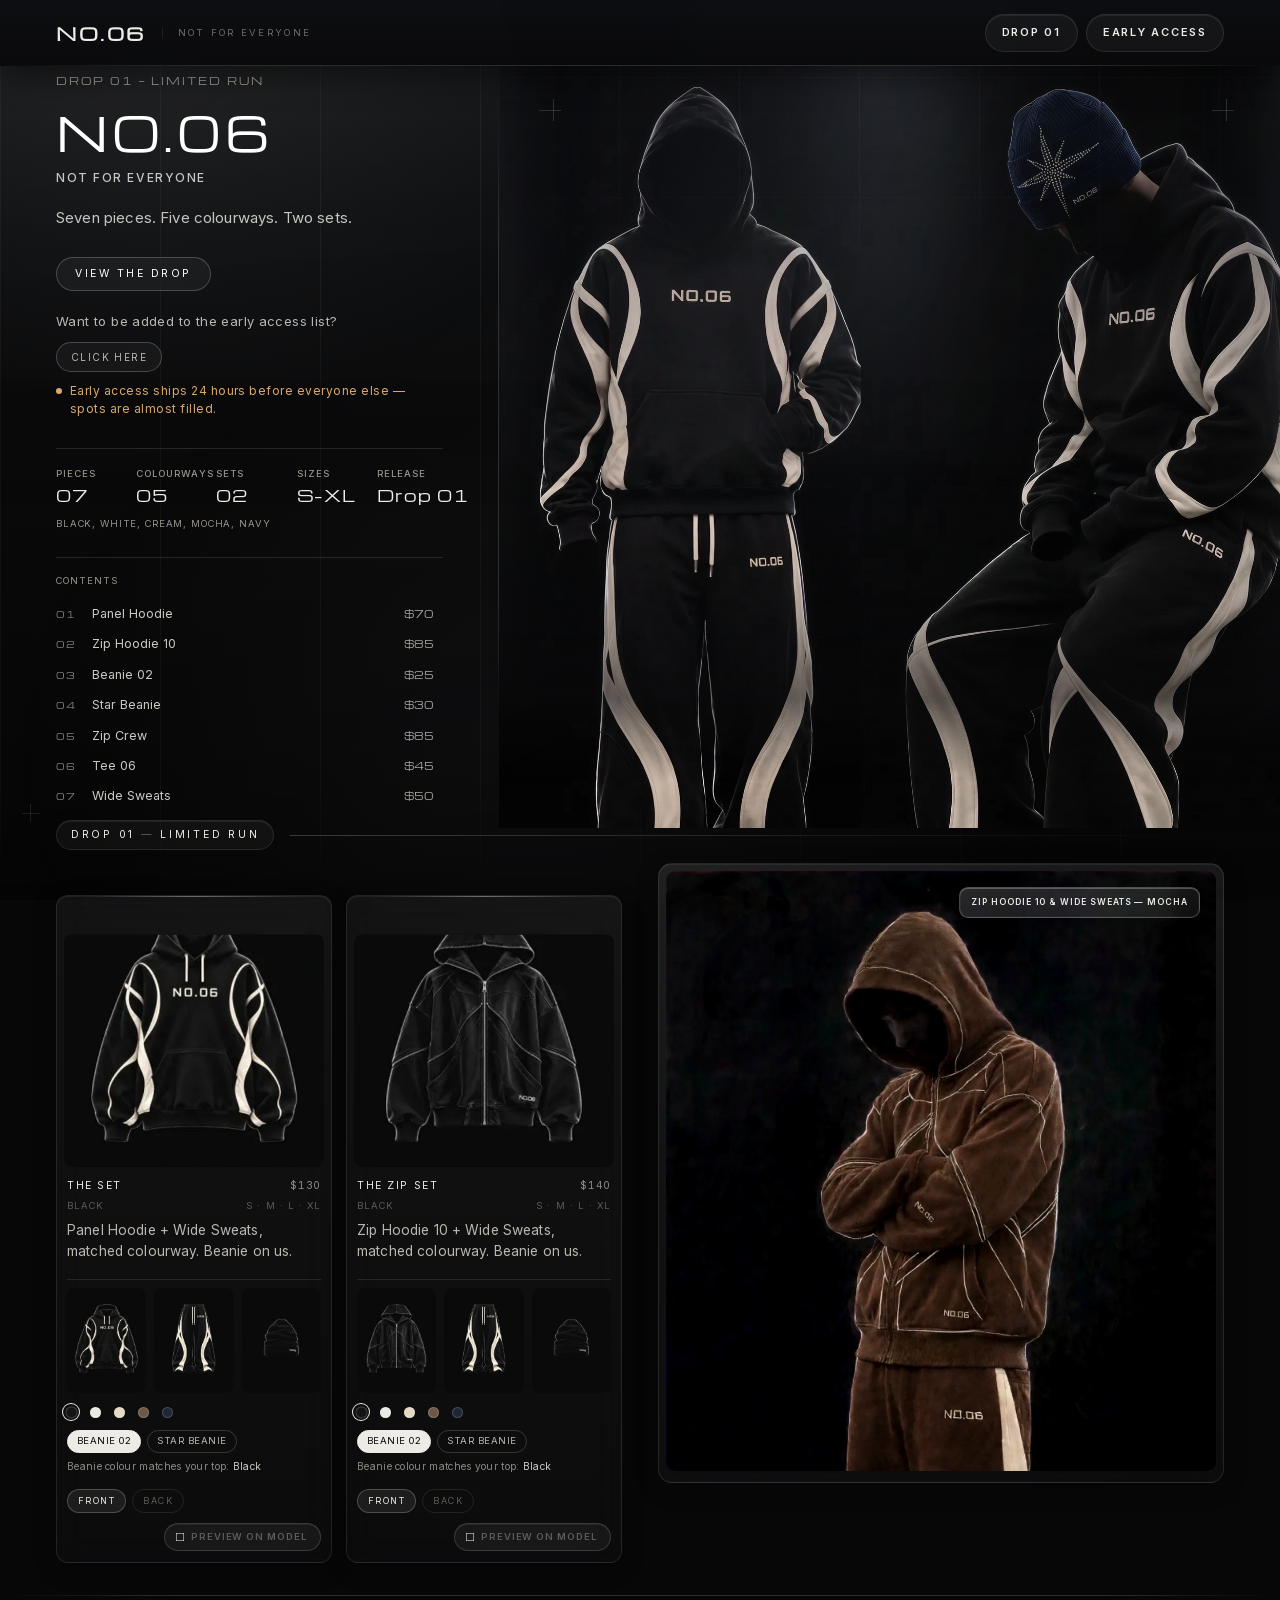
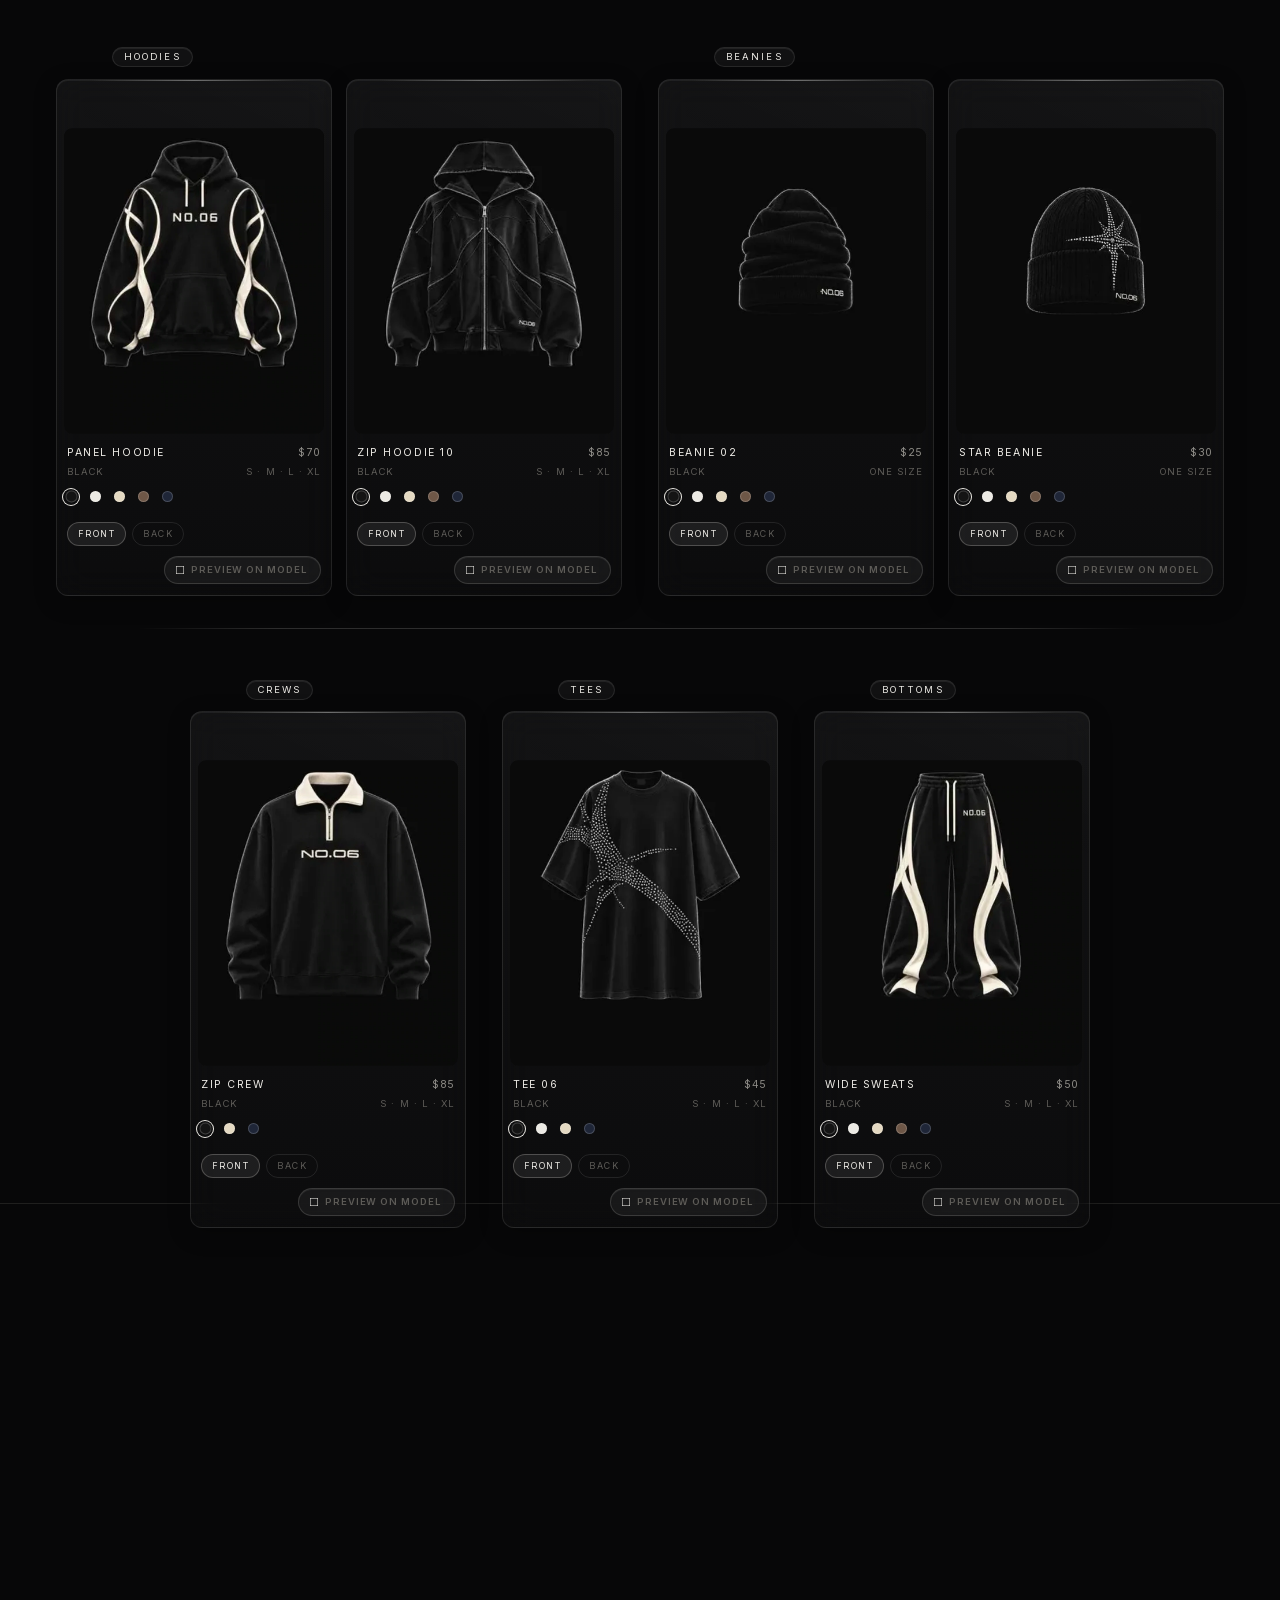
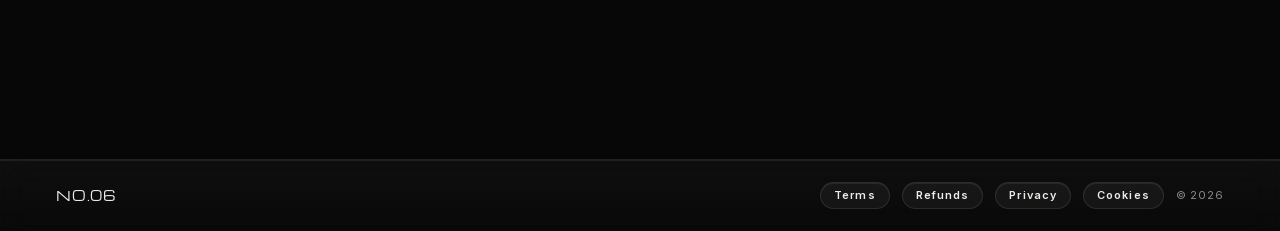
==== index.html @ 076da134 "NO.06 site" ====
<!doctype html>
<html lang="en">
<head>
<meta charset="utf-8">
<meta name="viewport" content="width=device-width, initial-scale=1, viewport-fit=cover">
<title>NO.06</title>
<meta name="description" content="NO.06. not for everyone. Drop 01, limited run, black. Panel Hoodie, Zip Hoodie 10, Zip Crew, Tee 06, Wide Sweats, Beanie 02, Star Beanie. Request early access.">
<meta name="theme-color" content="#0A0A0A">
<meta property="og:title" content="NO.06">
<meta property="og:description" content="Drop 01 — limited run. not for everyone.">
<meta property="og:image" content="https://no06.sites.tab.bot/media/og.jpg">
<meta property="og:type" content="website">
<meta name="twitter:card" content="summary_large_image">
<link rel="preload" href="fonts/michroma.ttf" as="font" type="font/ttf" crossorigin>
<link rel="preload" href="fonts/inter-latin.woff2" as="font" type="font/woff2" crossorigin>
<link rel="preload" href="media/ed/e1k.webp" as="image">
<link rel="stylesheet" href="styles.css?v=70">
<script src="boot.js"></script>
</head>
<body>
<a class="skip" href="#collection">Skip to collection</a>

<header class="bar" id="bar">
  <div class="bar__brand">
    <a class="bar__mark" href="#top" aria-label="NO.06 home">NO.06</a>
    <span class="bar__motto">Not for everyone</span>
  </div>
  <nav class="bar__nav" aria-label="Main">
    <a href="#collection">Drop 01</a>
    <a href="#waitlist">Early Access</a>
  </nav>
</header>

<main id="top">
  <section class="hero" aria-label="NO.06">
    <div class="hero__media" id="hero-media">
      <img class="hero__img" src="media/ed/e1k.webp" width="1088" height="1856" fetchpriority="high" decoding="async" alt="NO.06 Panel Hoodie and Wide Sweatpants in black, on black">
      <img class="hero__img hero__img--b" src="media/ed/e2k.webp" width="1088" height="1856" loading="lazy" decoding="async" alt="NO.06 Panel Hoodie and Wide Sweatpants in black, seated, on black">
    </div>
    <div class="atmos" aria-hidden="true">
      <span class="atmos__veil"></span>
      <span class="atmos__col"></span>
      <span class="atmos__edge atmos__edge--l"></span>
      <span class="atmos__edge atmos__edge--r"></span>
      <span class="atmos__floor"></span>
      <span class="atmos__bloom"></span>
      <span class="atmos__plume atmos__plume--a"></span>
      <span class="atmos__plume atmos__plume--b"></span>
      <span class="atmos__grid"></span>
      <span class="atmos__beam"></span>
      <span class="atmos__grain"></span>
      <span class="atmos__tick atmos__tick--l"></span>
      <span class="atmos__tick atmos__tick--r"></span>
    </div>
    <div class="hero__title" id="hero-title">
      <p class="hero__eyebrow">Drop 01 &mdash; Limited run</p>
      <h1 class="logo">NO.06</h1>
      <p class="hero__sub">not for everyone</p>
      <p class="hero__lede">Seven pieces. Five colourways. Two sets.</p>
      <a class="hero__link" href="#collection">View the drop</a>
      <p class="hero__eatxt">Want to be added to the early access list? <a class="hero__link hero__link--ea" href="#waitlist">Click Here</a></p>
      <p class="hero__urgency"><span class="hero__urgdot" aria-hidden="true"></span>Early access ships 24 hours before everyone else &mdash; spots are almost filled.</p>
      <dl class="hero__meta">
        <div class="hero__fact"><dt>Pieces</dt><dd>07</dd></div>
        <div class="hero__fact"><dt>Colourways</dt><dd>05</dd></div>
        <div class="hero__fact"><dt>Sets</dt><dd>02</dd></div>
        <div class="hero__fact"><dt>Sizes</dt><dd>S&ndash;XL</dd></div>
        <div class="hero__fact"><dt>Release</dt><dd>Drop 01</dd></div>
      </dl>
      <p class="hero__note">Black, White, Cream, Mocha, Navy</p>
      <nav class="hero__index" aria-label="Drop 01 contents">
        <p class="hero__idxh">Contents</p>
        <ol>
          <li><a href="#grp-hoodies"><span class="hero__n">01</span><span class="hero__t">Panel Hoodie</span><span class="hero__p">$70</span></a></li>
          <li><a href="#grp-hoodies"><span class="hero__n">02</span><span class="hero__t">Zip Hoodie 10</span><span class="hero__p">$85</span></a></li>
          <li><a href="#grp-beanies"><span class="hero__n">03</span><span class="hero__t">Beanie 02</span><span class="hero__p">$25</span></a></li>
          <li><a href="#grp-beanies"><span class="hero__n">04</span><span class="hero__t">Star Beanie</span><span class="hero__p">$30</span></a></li>
          <li><a href="#grp-crews"><span class="hero__n">05</span><span class="hero__t">Zip Crew</span><span class="hero__p">$85</span></a></li>
          <li><a href="#grp-tees"><span class="hero__n">06</span><span class="hero__t">Tee 06</span><span class="hero__p">$45</span></a></li>
          <li><a href="#grp-bottoms"><span class="hero__n">07</span><span class="hero__t">Wide Sweats</span><span class="hero__p">$50</span></a></li>
        </ol>
      </nav>
    </div>
  </section>

  <section class="col" id="collection" aria-labelledby="col-h">
    <div class="sec__head reveal"><h2 id="col-h" class="sec__h">Drop 01 <span class="sec__dash">&mdash;</span> Limited run</h2></div>
    <div class="groups groups--set">
      <section class="grp-block grp-block--set" style="--n:2" aria-labelledby="grp-set">
        <div class="grp reveal"><h3 class="grp__h" id="grp-set">The Set</h3></div>
        <ul class="grid" role="list">
          <li class="pc pc--set reveal" data-first="b" data-p="panel" data-v="panel-black">
            <div class="pc__media" data-mode="b">
              <img class="pc__img pc__img--b has" src="media/k/panel-black.webp" width="900" height="1200" loading="lazy" decoding="async" alt="The Set, Black, front">
              <img class="pc__img pc__img--r" width="900" height="1200" loading="lazy" decoding="async" alt="The Set, Black, back">
              <img class="pc__mnqimg" loading="lazy" decoding="async" alt="" aria-hidden="true">
            </div>
            <div class="pc__info">
              <div class="pc__row"><h3 class="pc__name"><span class="pc__nm">The Set</span></h3><span class="pc__price">$130</span></div>
              <div class="pc__row pc__row--meta"><span class="pc__cname">Black</span><span class="pc__size">S &middot; M &middot; L &middot; XL</span></div>
              <p class="pc__bundle">Panel Hoodie + Wide Sweats, matched colourway. Beanie on us.</p>
              <div class="pc__includes" aria-label="Included in The Set">
                <img class="pc__incimg" data-item-prefix="panel" src="media/k/panel-black.webp" width="300" height="300" loading="lazy" decoding="async" alt="Panel Hoodie">
                <img class="pc__incimg" data-item-prefix="sweats" src="media/k/sweats-black.webp" width="300" height="300" loading="lazy" decoding="async" alt="Wide Sweats">
                <img class="pc__incimg" data-item-prefix="beanie" data-item-shape="b02" src="media/k/b02-black.webp" width="300" height="300" loading="lazy" decoding="async" alt="Beanie 02">
              </div>
              <div class="pc__row pc__row--sw"><div class="pc__sw" role="radiogroup" aria-label="The Set colourway"><button type="button" class="sw" role="radio" aria-checked="true" aria-label="Black" style="--c:#141414" data-v="panel-black" data-k="panel-black" data-name="Black" data-back="1" data-bk="1"></button><button type="button" class="sw" role="radio" aria-checked="false" aria-label="White" style="--c:#ECEAE4" data-v="panel-white" data-k="panel-white" data-name="White" data-back="1" data-bk="1"></button><button type="button" class="sw" role="radio" aria-checked="false" aria-label="Cream" style="--c:#E4D9C2" data-v="panel-cream" data-k="panel-cream" data-name="Cream" data-back="1" data-bk="1"></button><button type="button" class="sw" role="radio" aria-checked="false" aria-label="Mocha" style="--c:#6E5747" data-v="panel-mocha" data-k="panel-mocha" data-name="Mocha" data-back="1" data-bk="1"></button><button type="button" class="sw" role="radio" aria-checked="false" aria-label="Navy" style="--c:#1F2638" data-v="panel-navy" data-k="panel-navy" data-name="Navy" data-back="1" data-bk="1"></button></div></div>
              <div class="pc__row pc__row--bn"><div class="pc__bn" role="radiogroup" aria-label="Free beanie">
                <button type="button" class="pc__bnopt is-on" role="radio" aria-checked="true" data-bn="b02">Beanie 02</button>
                <button type="button" class="pc__bnopt" role="radio" aria-checked="false" data-bn="star">Star Beanie</button>
              </div></div>
              <p class="pc__bnnote">Beanie colour matches your top: <span class="pc__bnmatch">Black</span></p>
              <div class="pc__row pc__row--ctl"><div class="pc__views" role="group" aria-label="View"><button type="button" class="pc__view is-on" data-mode="b" aria-pressed="true">Front</button><button type="button" class="pc__view" data-mode="r" aria-pressed="false">Back</button></div><button type="button" class="pc__preview">Preview on model</button></div>
            </div>
          </li>
          <li class="pc pc--set reveal" data-first="b" data-p="zip10" data-v="zip10-black">
            <div class="pc__media" data-mode="b">
              <img class="pc__img pc__img--b has" src="media/k/zip10-black.webp" width="900" height="1200" loading="lazy" decoding="async" alt="The Zip Set, Black, front">
              <img class="pc__img pc__img--r" width="900" height="1200" loading="lazy" decoding="async" alt="The Zip Set, Black, back">
              <img class="pc__mnqimg" loading="lazy" decoding="async" alt="" aria-hidden="true">
            </div>
            <div class="pc__info">
              <div class="pc__row"><h3 class="pc__name"><span class="pc__nm">The Zip Set</span></h3><span class="pc__price">$140</span></div>
              <div class="pc__row pc__row--meta"><span class="pc__cname">Black</span><span class="pc__size">S &middot; M &middot; L &middot; XL</span></div>
              <p class="pc__bundle">Zip Hoodie 10 + Wide Sweats, matched colourway. Beanie on us.</p>
              <div class="pc__includes" aria-label="Included in The Zip Set">
                <img class="pc__incimg" data-item-prefix="zip10" src="media/k/zip10-black.webp" width="300" height="300" loading="lazy" decoding="async" alt="Zip Hoodie 10">
                <img class="pc__incimg" data-item-prefix="sweats" src="media/k/sweats-black.webp" width="300" height="300" loading="lazy" decoding="async" alt="Wide Sweats">
                <img class="pc__incimg" data-item-prefix="beanie" data-item-shape="b02" src="media/k/b02-black.webp" width="300" height="300" loading="lazy" decoding="async" alt="Beanie 02">
              </div>
              <div class="pc__row pc__row--sw"><div class="pc__sw" role="radiogroup" aria-label="The Zip Set colourway"><button type="button" class="sw" role="radio" aria-checked="true" aria-label="Black" style="--c:#141414" data-v="zip10-black" data-k="zip10-black" data-name="Black" data-back="1" data-bk="1"></button><button type="button" class="sw" role="radio" aria-checked="false" aria-label="White" style="--c:#ECEAE4" data-v="zip10-white" data-k="zip10-white" data-name="White" data-back="1" data-bk="1"></button><button type="button" class="sw" role="radio" aria-checked="false" aria-label="Cream" style="--c:#E4D9C2" data-v="zip10-cream" data-k="zip10-cream" data-name="Cream" data-back="1" data-bk="1"></button><button type="button" class="sw" role="radio" aria-checked="false" aria-label="Mocha" style="--c:#6E5747" data-v="zip10-mocha" data-k="zip10-mocha" data-name="Mocha" data-back="1" data-bk="1"></button><button type="button" class="sw" role="radio" aria-checked="false" aria-label="Navy" style="--c:#1F2638" data-v="zip10-navy" data-k="zip10-navy" data-name="Navy" data-back="1" data-bk="1"></button></div></div>
              <div class="pc__row pc__row--bn"><div class="pc__bn" role="radiogroup" aria-label="Free beanie">
                <button type="button" class="pc__bnopt is-on" role="radio" aria-checked="true" data-bn="b02">Beanie 02</button>
                <button type="button" class="pc__bnopt" role="radio" aria-checked="false" data-bn="star">Star Beanie</button>
              </div></div>
              <p class="pc__bnnote">Beanie colour matches your top: <span class="pc__bnmatch">Black</span></p>
              <div class="pc__row pc__row--ctl"><div class="pc__views" role="group" aria-label="View"><button type="button" class="pc__view is-on" data-mode="b" aria-pressed="true">Front</button><button type="button" class="pc__view" data-mode="r" aria-pressed="false">Back</button></div><button type="button" class="pc__preview">Preview on model</button></div>
            </div>
          </li>
        </ul>
      </section>
      <figure class="grp-look reveal" style="--n:2">
        <div class="grp-look__media">
          <img class="grp-look__img" src="media/look-mocha.webp" width="1376" height="1824" loading="lazy" decoding="async" alt="NO.06 Zip Hoodie 10 and Wide Sweats, Mocha, styled">
          <figcaption class="grp-look__cap">Zip Hoodie 10 &amp; Wide Sweats &mdash; Mocha</figcaption>
        </div>
      </figure>
    </div>
    <div class="groups">
      <section class="grp-block" style="--n:2" aria-labelledby="grp-hoodies">
        <div class="grp reveal"><h3 class="grp__h" id="grp-hoodies">Hoodies</h3></div>
        <ul class="grid" role="list">
          <li id="p-panel" class="pc reveal" tabindex="-1" data-first="b" data-p="panel" data-v="panel-black">
            <div class="pc__media" data-mode="b">
              <img class="pc__img pc__img--b has" src="media/k/panel-black.webp" width="900" height="1200" loading="lazy" decoding="async" alt="Panel Hoodie, Black, front">
              <img class="pc__img pc__img--r" width="900" height="1200" loading="lazy" decoding="async" alt="Panel Hoodie, Black, back">
              <img class="pc__mnqimg" loading="lazy" decoding="async" alt="" aria-hidden="true">
            </div>
            <div class="pc__info">
              <div class="pc__row"><h3 class="pc__name"><span class="pc__nm">Panel Hoodie</span></h3><span class="pc__price">$70</span></div>
              <div class="pc__row pc__row--meta"><span class="pc__cname">Black</span><span class="pc__size">S · M · L · XL</span></div>
              <div class="pc__row pc__row--sw"><div class="pc__sw" role="radiogroup" aria-label="Panel Hoodie colourway"><button type="button" class="sw" role="radio" aria-checked="true" aria-label="Black" style="--c:#141414" data-v="panel-black" data-k="panel-black" data-name="Black" data-back="1" data-bk="1"></button><button type="button" class="sw" role="radio" aria-checked="false" aria-label="White" style="--c:#ECEAE4" data-v="panel-white" data-k="panel-white" data-name="White" data-back="1" data-bk="1"></button><button type="button" class="sw" role="radio" aria-checked="false" aria-label="Cream" style="--c:#E4D9C2" data-v="panel-cream" data-k="panel-cream" data-name="Cream" data-back="1" data-bk="1"></button><button type="button" class="sw" role="radio" aria-checked="false" aria-label="Mocha" style="--c:#6E5747" data-v="panel-mocha" data-k="panel-mocha" data-name="Mocha" data-back="1" data-bk="1"></button><button type="button" class="sw" role="radio" aria-checked="false" aria-label="Navy" style="--c:#1F2638" data-v="panel-navy" data-k="panel-navy" data-name="Navy" data-back="1" data-bk="1"></button></div></div>
              <div class="pc__row pc__row--ctl"><div class="pc__views" role="group" aria-label="View"><button type="button" class="pc__view is-on" data-mode="b" aria-pressed="true">Front</button><button type="button" class="pc__view" data-mode="r" aria-pressed="false">Back</button></div><button type="button" class="pc__preview">Preview on model</button></div>
            </div>
          </li>
          <li id="p-zip10" class="pc reveal" tabindex="-1" data-first="b" data-p="zip10" data-v="zip10-black">
            <div class="pc__media" data-mode="b">
              <img class="pc__img pc__img--b has" src="media/k/zip10-black.webp" width="900" height="1200" loading="lazy" decoding="async" alt="Zip Hoodie 10, Black, front">
              <img class="pc__img pc__img--r" width="900" height="1200" loading="lazy" decoding="async" alt="Zip Hoodie 10, Black, back">
              <img class="pc__mnqimg" loading="lazy" decoding="async" alt="" aria-hidden="true">
            </div>
            <div class="pc__info">
              <div class="pc__row"><h3 class="pc__name"><span class="pc__nm">Zip Hoodie 10</span></h3><span class="pc__price">$85</span></div>
              <div class="pc__row pc__row--meta"><span class="pc__cname">Black</span><span class="pc__size">S · M · L · XL</span></div>
              <div class="pc__row pc__row--sw"><div class="pc__sw" role="radiogroup" aria-label="Zip Hoodie 10 colourway"><button type="button" class="sw" role="radio" aria-checked="true" aria-label="Black" style="--c:#141414" data-v="zip10-black" data-k="zip10-black" data-name="Black" data-back="1" data-bk="1"></button><button type="button" class="sw" role="radio" aria-checked="false" aria-label="White" style="--c:#ECEAE4" data-v="zip10-white" data-k="zip10-white" data-name="White" data-back="1" data-bk="1"></button><button type="button" class="sw" role="radio" aria-checked="false" aria-label="Cream" style="--c:#E4D9C2" data-v="zip10-cream" data-k="zip10-cream" data-name="Cream" data-back="1" data-bk="1"></button><button type="button" class="sw" role="radio" aria-checked="false" aria-label="Mocha" style="--c:#6E5747" data-v="zip10-mocha" data-k="zip10-mocha" data-name="Mocha" data-back="1" data-bk="1"></button><button type="button" class="sw" role="radio" aria-checked="false" aria-label="Navy" style="--c:#1F2638" data-v="zip10-navy" data-k="zip10-navy" data-name="Navy" data-back="1" data-bk="1"></button></div></div>
              <div class="pc__row pc__row--ctl"><div class="pc__views" role="group" aria-label="View"><button type="button" class="pc__view is-on" data-mode="b" aria-pressed="true">Front</button><button type="button" class="pc__view" data-mode="r" aria-pressed="false">Back</button></div><button type="button" class="pc__preview">Preview on model</button></div>
            </div>
          </li>
        </ul>
      </section>
      <section class="grp-block" style="--n:2" aria-labelledby="grp-beanies">
        <div class="grp reveal"><h3 class="grp__h" id="grp-beanies">Beanies</h3></div>
        <ul class="grid" role="list">
          <li id="p-b02" class="pc reveal" tabindex="-1" data-first="b" data-p="b02" data-v="b02-black">
            <div class="pc__media" data-mode="b">
              <img class="pc__img pc__img--b has" src="media/k/b02-black.webp" width="900" height="1200" loading="lazy" decoding="async" alt="Beanie 02, Black, front">
              <img class="pc__img pc__img--r" width="900" height="1200" loading="lazy" decoding="async" alt="Beanie 02, Black, back">
              <img class="pc__mnqimg" loading="lazy" decoding="async" alt="" aria-hidden="true">
            </div>
            <div class="pc__info">
              <div class="pc__row"><h3 class="pc__name"><span class="pc__nm">Beanie 02</span></h3><span class="pc__price">$25</span></div>
              <div class="pc__row pc__row--meta"><span class="pc__cname">Black</span><span class="pc__size">One size</span></div>
              <div class="pc__row pc__row--sw"><div class="pc__sw" role="radiogroup" aria-label="Beanie 02 colourway"><button type="button" class="sw" role="radio" aria-checked="true" aria-label="Black" style="--c:#141414" data-v="b02-black" data-k="b02-black" data-name="Black" data-back="1" data-bk="1"></button><button type="button" class="sw" role="radio" aria-checked="false" aria-label="White" style="--c:#ECEAE4" data-v="b02-white" data-k="b02-white" data-name="White" data-back="1" data-bk="1"></button><button type="button" class="sw" role="radio" aria-checked="false" aria-label="Cream" style="--c:#E4D9C2" data-v="b02-cream" data-k="b02-cream" data-name="Cream" data-back="1" data-bk="1"></button><button type="button" class="sw" role="radio" aria-checked="false" aria-label="Mocha" style="--c:#6E5747" data-v="b02-mocha" data-k="b02-mocha" data-name="Mocha" data-back="1" data-bk="1"></button><button type="button" class="sw" role="radio" aria-checked="false" aria-label="Navy" style="--c:#1F2638" data-v="b02-navy" data-k="b02-navy" data-name="Navy" data-back="1" data-bk="1"></button></div></div>
              <div class="pc__row pc__row--ctl"><div class="pc__views" role="group" aria-label="View"><button type="button" class="pc__view is-on" data-mode="b" aria-pressed="true">Front</button><button type="button" class="pc__view" data-mode="r" aria-pressed="false">Back</button></div><button type="button" class="pc__preview">Preview on model</button></div>
            </div>
          </li>
          <li id="p-star" class="pc reveal" tabindex="-1" data-first="b" data-p="star" data-v="star-black">
            <div class="pc__media" data-mode="b">
              <img class="pc__img pc__img--b has" src="media/k/star-black.webp" width="900" height="1200" loading="lazy" decoding="async" alt="Star Beanie, Black, front">
              <img class="pc__img pc__img--r" width="900" height="1200" loading="lazy" decoding="async" alt="Star Beanie, Black, back">
              <img class="pc__mnqimg" loading="lazy" decoding="async" alt="" aria-hidden="true">
            </div>
            <div class="pc__info">
              <div class="pc__row"><h3 class="pc__name"><span class="pc__nm">Star Beanie</span></h3><span class="pc__price">$30</span></div>
              <div class="pc__row pc__row--meta"><span class="pc__cname">Black</span><span class="pc__size">One size</span></div>
              <div class="pc__row pc__row--sw"><div class="pc__sw" role="radiogroup" aria-label="Star Beanie colourway"><button type="button" class="sw" role="radio" aria-checked="true" aria-label="Black" style="--c:#141414" data-v="star-black" data-k="star-black" data-name="Black" data-back="1" data-bk="1"></button><button type="button" class="sw" role="radio" aria-checked="false" aria-label="White" style="--c:#ECEAE4" data-v="star-white" data-k="star-white" data-name="White" data-back="1" data-bk="1"></button><button type="button" class="sw" role="radio" aria-checked="false" aria-label="Cream" style="--c:#E4D9C2" data-v="star-cream" data-k="star-cream" data-name="Cream" data-back="1" data-bk="1"></button><button type="button" class="sw" role="radio" aria-checked="false" aria-label="Mocha" style="--c:#6E5747" data-v="star-mocha" data-k="star-mocha" data-name="Mocha" data-back="1" data-bk="1"></button><button type="button" class="sw" role="radio" aria-checked="false" aria-label="Navy" style="--c:#1F2638" data-v="star-navy" data-k="star-navy" data-name="Navy" data-back="1" data-bk="1"></button></div></div>
              <div class="pc__row pc__row--ctl"><div class="pc__views" role="group" aria-label="View"><button type="button" class="pc__view is-on" data-mode="b" aria-pressed="true">Front</button><button type="button" class="pc__view" data-mode="r" aria-pressed="false">Back</button></div><button type="button" class="pc__preview">Preview on model</button></div>
            </div>
          </li>
        </ul>
      </section>
    </div>
    <div class="groups groups--three">
      <section class="grp-block" style="--n:1" aria-labelledby="grp-crews">
        <div class="grp reveal"><h3 class="grp__h" id="grp-crews">Crews</h3></div>
        <ul class="grid" role="list">
          <li id="p-zipcrew" class="pc reveal" tabindex="-1" data-first="b" data-p="zipcrew" data-v="zipcrew-black">
            <div class="pc__media" data-mode="b">
              <img class="pc__img pc__img--b has" src="media/k/zipcrew-black.webp" width="900" height="1200" loading="lazy" decoding="async" alt="Zip Crew, Black, front">
              <img class="pc__img pc__img--r" width="900" height="1200" loading="lazy" decoding="async" alt="Zip Crew, Black, back">
              <img class="pc__mnqimg" loading="lazy" decoding="async" alt="" aria-hidden="true">
            </div>
            <div class="pc__info">
              <div class="pc__row"><h3 class="pc__name"><span class="pc__nm">Zip Crew</span></h3><span class="pc__price">$85</span></div>
              <div class="pc__row pc__row--meta"><span class="pc__cname">Black</span><span class="pc__size">S · M · L · XL</span></div>
              <div class="pc__row pc__row--sw"><div class="pc__sw" role="radiogroup" aria-label="Zip Crew colourway"><button type="button" class="sw" role="radio" aria-checked="true" aria-label="Black" style="--c:#141414" data-v="zipcrew-black" data-k="zipcrew-black" data-name="Black" data-back="1" data-bk="1"></button><button type="button" class="sw" role="radio" aria-checked="false" aria-label="Cream" style="--c:#E4D9C2" data-v="zipcrew-cream" data-k="zipcrew-cream" data-name="Cream" data-back="1" data-bk="1"></button><button type="button" class="sw" role="radio" aria-checked="false" aria-label="Navy" style="--c:#1F2638" data-v="zipcrew-navy" data-k="zipcrew-navy" data-name="Navy" data-back="1" data-bk="1"></button></div></div>
              <div class="pc__row pc__row--ctl"><div class="pc__views" role="group" aria-label="View"><button type="button" class="pc__view is-on" data-mode="b" aria-pressed="true">Front</button><button type="button" class="pc__view" data-mode="r" aria-pressed="false">Back</button></div><button type="button" class="pc__preview">Preview on model</button></div>
            </div>
          </li>
        </ul>
      </section>
      <section class="grp-block" style="--n:1" aria-labelledby="grp-tees">
        <div class="grp reveal"><h3 class="grp__h" id="grp-tees">Tees</h3></div>
        <ul class="grid" role="list">
          <li id="p-tee06" class="pc reveal" tabindex="-1" data-first="b" data-p="tee06" data-v="tee06-black">
            <div class="pc__media" data-mode="b">
              <img class="pc__img pc__img--b has" src="media/k/tee06-black.webp" width="900" height="1200" loading="lazy" decoding="async" alt="Tee 06, Black, front">
              <img class="pc__img pc__img--r" width="900" height="1200" loading="lazy" decoding="async" alt="Tee 06, Black, back">
              <img class="pc__mnqimg" loading="lazy" decoding="async" alt="" aria-hidden="true">
            </div>
            <div class="pc__info">
              <div class="pc__row"><h3 class="pc__name"><span class="pc__nm">Tee 06</span></h3><span class="pc__price">$45</span></div>
              <div class="pc__row pc__row--meta"><span class="pc__cname">Black</span><span class="pc__size">S · M · L · XL</span></div>
              <div class="pc__row pc__row--sw"><div class="pc__sw" role="radiogroup" aria-label="Tee 06 colourway"><button type="button" class="sw" role="radio" aria-checked="true" aria-label="Black" style="--c:#141414" data-v="tee06-black" data-k="tee06-black" data-name="Black" data-back="1" data-bk="1"></button><button type="button" class="sw" role="radio" aria-checked="false" aria-label="White" style="--c:#ECEAE4" data-v="tee06-white" data-k="tee06-white" data-name="White" data-back="1" data-bk="1"></button><button type="button" class="sw" role="radio" aria-checked="false" aria-label="Cream" style="--c:#E4D9C2" data-v="tee06-cream" data-k="tee06-cream" data-name="Cream" data-back="1" data-bk="1"></button><button type="button" class="sw" role="radio" aria-checked="false" aria-label="Navy" style="--c:#1F2638" data-v="tee06-navy" data-k="tee06-navy" data-name="Navy" data-back="1" data-bk="1"></button></div></div>
              <div class="pc__row pc__row--ctl"><div class="pc__views" role="group" aria-label="View"><button type="button" class="pc__view is-on" data-mode="b" aria-pressed="true">Front</button><button type="button" class="pc__view" data-mode="r" aria-pressed="false">Back</button></div><button type="button" class="pc__preview">Preview on model</button></div>
            </div>
          </li>
        </ul>
      </section>
      <section class="grp-block" style="--n:1" aria-labelledby="grp-bottoms">
        <div class="grp reveal"><h3 class="grp__h" id="grp-bottoms">Bottoms</h3></div>
        <ul class="grid" role="list">
          <li id="p-sweats" class="pc reveal" tabindex="-1" data-first="b" data-p="sweats" data-v="sweats-black">
            <div class="pc__media" data-mode="b">
              <img class="pc__img pc__img--b has" src="media/k/sweats-black.webp" width="900" height="1200" loading="lazy" decoding="async" alt="Wide Sweats, Black, front">
              <img class="pc__img pc__img--r" width="900" height="1200" loading="lazy" decoding="async" alt="Wide Sweats, Black, back">
              <img class="pc__mnqimg" loading="lazy" decoding="async" alt="" aria-hidden="true">
            </div>
            <div class="pc__info">
              <div class="pc__row"><h3 class="pc__name"><span class="pc__nm">Wide Sweats</span></h3><span class="pc__price">$50</span></div>
              <div class="pc__row pc__row--meta"><span class="pc__cname">Black</span><span class="pc__size">S · M · L · XL</span></div>
              <div class="pc__row pc__row--sw"><div class="pc__sw" role="radiogroup" aria-label="Wide Sweats colourway"><button type="button" class="sw" role="radio" aria-checked="true" aria-label="Black" style="--c:#141414" data-v="sweats-black" data-k="sweats-black" data-name="Black" data-back="1" data-bk="1"></button><button type="button" class="sw" role="radio" aria-checked="false" aria-label="White" style="--c:#ECEAE4" data-v="sweats-white" data-k="sweats-white" data-name="White" data-back="1" data-bk="1"></button><button type="button" class="sw" role="radio" aria-checked="false" aria-label="Cream" style="--c:#E4D9C2" data-v="sweats-cream" data-k="sweats-cream" data-name="Cream" data-back="1" data-bk="1"></button><button type="button" class="sw" role="radio" aria-checked="false" aria-label="Mocha" style="--c:#6E5747" data-v="sweats-mocha" data-k="sweats-mocha" data-name="Mocha" data-back="1" data-bk="1"></button><button type="button" class="sw" role="radio" aria-checked="false" aria-label="Navy" style="--c:#1F2638" data-v="sweats-navy" data-k="sweats-navy" data-name="Navy" data-back="1" data-bk="1"></button></div></div>
              <div class="pc__row pc__row--ctl"><div class="pc__views" role="group" aria-label="View"><button type="button" class="pc__view is-on" data-mode="b" aria-pressed="true">Front</button><button type="button" class="pc__view" data-mode="r" aria-pressed="false">Back</button></div><button type="button" class="pc__preview">Preview on model</button></div>
            </div>
          </li>
        </ul>
      </section>
    </div>
  </section>

  <section class="wl" id="waitlist" aria-labelledby="wl-h">
    <div class="wl__inner reveal">
      <h2 id="wl-h" class="wl__h">Early Access</h2>
      <p class="wl__lede">Early access to Drop 01 goes to the list first.</p>
      <p class="wl__urgency"><span class="hero__urgdot" aria-hidden="true"></span>Get your pieces 24 hours before the public drop &mdash; spots are almost filled.</p>
      <form id="wl-form" class="wl__form" action="/join" method="post" novalidate>
        <label for="email" class="sr">Email address</label>
        <input id="email" name="email" type="email" inputmode="email" autocomplete="email" placeholder="Email address" required>
        <input type="text" name="website" class="hp" tabindex="-1" autocomplete="off" aria-hidden="true">
        <button type="submit">Request access</button>
      </form>
      <p id="wl-msg" class="wl__msg" role="status" aria-live="polite"></p>

      <div id="wl-survey" class="wl__survey" hidden>
        <ol class="wl__steps" aria-label="Progress">
          <li class="wl__step is-done"><span class="wl__stepn">01</span>Email</li>
          <li class="wl__stepbar" aria-hidden="true"><i></i></li>
          <li class="wl__step is-on" aria-current="step"><span class="wl__stepn">02</span>Your pieces</li>
        </ol>
        <p class="wl__surveyh">Almost in. What are you looking to buy?</p>
        <p class="wl__surveysub">Tap the pieces you want, then pick your colours. Totally optional.</p>
        <ul class="wl__picks" role="list">
          <li class="wl__pick" data-item="Panel Hoodie" data-key="panel" style="--i:0">
            <button type="button" class="wl__pickbtn" aria-pressed="false">
              <span class="wl__pickmedia"><img class="wl__pickimg" src="media/k/panel-black.webp" width="300" height="400" loading="lazy" decoding="async" alt=""><span class="wl__pickcheck" aria-hidden="true"></span></span>
              <span class="wl__pickname">Panel Hoodie</span><span class="wl__pickprice">$70</span>
            </button>
            <div class="wl__colwrap"><div class="wl__colin"><div class="wl__cols" role="group" aria-label="Panel Hoodie colours"><button type="button" class="wl__col" data-col="Black" data-k="panel-black" style="--c:#141414" aria-pressed="false" aria-label="Black" title="Black"></button><button type="button" class="wl__col" data-col="White" data-k="panel-white" style="--c:#ECEAE4" aria-pressed="false" aria-label="White" title="White"></button><button type="button" class="wl__col" data-col="Cream" data-k="panel-cream" style="--c:#E4D9C2" aria-pressed="false" aria-label="Cream" title="Cream"></button><button type="button" class="wl__col" data-col="Mocha" data-k="panel-mocha" style="--c:#6E5747" aria-pressed="false" aria-label="Mocha" title="Mocha"></button><button type="button" class="wl__col" data-col="Navy" data-k="panel-navy" style="--c:#1F2638" aria-pressed="false" aria-label="Navy" title="Navy"></button></div><span class="wl__colname">Any colour</span></div></div>
          </li>
          <li class="wl__pick" data-item="Zip Hoodie 10" data-key="zip10" style="--i:1">
            <button type="button" class="wl__pickbtn" aria-pressed="false">
              <span class="wl__pickmedia"><img class="wl__pickimg" src="media/k/zip10-black.webp" width="300" height="400" loading="lazy" decoding="async" alt=""><span class="wl__pickcheck" aria-hidden="true"></span></span>
              <span class="wl__pickname">Zip Hoodie 10</span><span class="wl__pickprice">$85</span>
            </button>
            <div class="wl__colwrap"><div class="wl__colin"><div class="wl__cols" role="group" aria-label="Zip Hoodie 10 colours"><button type="button" class="wl__col" data-col="Black" data-k="zip10-black" style="--c:#141414" aria-pressed="false" aria-label="Black" title="Black"></button><button type="button" class="wl__col" data-col="White" data-k="zip10-white" style="--c:#ECEAE4" aria-pressed="false" aria-label="White" title="White"></button><button type="button" class="wl__col" data-col="Cream" data-k="zip10-cream" style="--c:#E4D9C2" aria-pressed="false" aria-label="Cream" title="Cream"></button><button type="button" class="wl__col" data-col="Mocha" data-k="zip10-mocha" style="--c:#6E5747" aria-pressed="false" aria-label="Mocha" title="Mocha"></button><button type="button" class="wl__col" data-col="Navy" data-k="zip10-navy" style="--c:#1F2638" aria-pressed="false" aria-label="Navy" title="Navy"></button></div><span class="wl__colname">Any colour</span></div></div>
          </li>
          <li class="wl__pick" data-item="Zip Crew" data-key="zipcrew" style="--i:2">
            <button type="button" class="wl__pickbtn" aria-pressed="false">
              <span class="wl__pickmedia"><img class="wl__pickimg" src="media/k/zipcrew-black.webp" width="300" height="400" loading="lazy" decoding="async" alt=""><span class="wl__pickcheck" aria-hidden="true"></span></span>
              <span class="wl__pickname">Zip Crew</span><span class="wl__pickprice">$85</span>
            </button>
            <div class="wl__colwrap"><div class="wl__colin"><div class="wl__cols" role="group" aria-label="Zip Crew colours"><button type="button" class="wl__col" data-col="Black" data-k="zipcrew-black" style="--c:#141414" aria-pressed="false" aria-label="Black" title="Black"></button><button type="button" class="wl__col" data-col="Cream" data-k="zipcrew-cream" style="--c:#E4D9C2" aria-pressed="false" aria-label="Cream" title="Cream"></button><button type="button" class="wl__col" data-col="Navy" data-k="zipcrew-navy" style="--c:#1F2638" aria-pressed="false" aria-label="Navy" title="Navy"></button></div><span class="wl__colname">Any colour</span></div></div>
          </li>
          <li class="wl__pick" data-item="Tee 06" data-key="tee06" style="--i:3">
            <button type="button" class="wl__pickbtn" aria-pressed="false">
              <span class="wl__pickmedia"><img class="wl__pickimg" src="media/k/tee06-black.webp" width="300" height="400" loading="lazy" decoding="async" alt=""><span class="wl__pickcheck" aria-hidden="true"></span></span>
              <span class="wl__pickname">Tee 06</span><span class="wl__pickprice">$45</span>
            </button>
            <div class="wl__colwrap"><div class="wl__colin"><div class="wl__cols" role="group" aria-label="Tee 06 colours"><button type="button" class="wl__col" data-col="Black" data-k="tee06-black" style="--c:#141414" aria-pressed="false" aria-label="Black" title="Black"></button><button type="button" class="wl__col" data-col="White" data-k="tee06-white" style="--c:#ECEAE4" aria-pressed="false" aria-label="White" title="White"></button><button type="button" class="wl__col" data-col="Cream" data-k="tee06-cream" style="--c:#E4D9C2" aria-pressed="false" aria-label="Cream" title="Cream"></button><button type="button" class="wl__col" data-col="Navy" data-k="tee06-navy" style="--c:#1F2638" aria-pressed="false" aria-label="Navy" title="Navy"></button></div><span class="wl__colname">Any colour</span></div></div>
          </li>
          <li class="wl__pick" data-item="Wide Sweats" data-key="sweats" style="--i:4">
            <button type="button" class="wl__pickbtn" aria-pressed="false">
              <span class="wl__pickmedia"><img class="wl__pickimg" src="media/k/sweats-black.webp" width="300" height="400" loading="lazy" decoding="async" alt=""><span class="wl__pickcheck" aria-hidden="true"></span></span>
              <span class="wl__pickname">Wide Sweats</span><span class="wl__pickprice">$50</span>
            </button>
            <div class="wl__colwrap"><div class="wl__colin"><div class="wl__cols" role="group" aria-label="Wide Sweats colours"><button type="button" class="wl__col" data-col="Black" data-k="sweats-black" style="--c:#141414" aria-pressed="false" aria-label="Black" title="Black"></button><button type="button" class="wl__col" data-col="White" data-k="sweats-white" style="--c:#ECEAE4" aria-pressed="false" aria-label="White" title="White"></button><button type="button" class="wl__col" data-col="Cream" data-k="sweats-cream" style="--c:#E4D9C2" aria-pressed="false" aria-label="Cream" title="Cream"></button><button type="button" class="wl__col" data-col="Mocha" data-k="sweats-mocha" style="--c:#6E5747" aria-pressed="false" aria-label="Mocha" title="Mocha"></button><button type="button" class="wl__col" data-col="Navy" data-k="sweats-navy" style="--c:#1F2638" aria-pressed="false" aria-label="Navy" title="Navy"></button></div><span class="wl__colname">Any colour</span></div></div>
          </li>
          <li class="wl__pick" data-item="Beanie 02" data-key="b02" style="--i:5">
            <button type="button" class="wl__pickbtn" aria-pressed="false">
              <span class="wl__pickmedia"><img class="wl__pickimg" src="media/k/b02-black.webp" width="300" height="400" loading="lazy" decoding="async" alt=""><span class="wl__pickcheck" aria-hidden="true"></span></span>
              <span class="wl__pickname">Beanie 02</span><span class="wl__pickprice">$25</span>
            </button>
            <div class="wl__colwrap"><div class="wl__colin"><div class="wl__cols" role="group" aria-label="Beanie 02 colours"><button type="button" class="wl__col" data-col="Black" data-k="b02-black" style="--c:#141414" aria-pressed="false" aria-label="Black" title="Black"></button><button type="button" class="wl__col" data-col="White" data-k="b02-white" style="--c:#ECEAE4" aria-pressed="false" aria-label="White" title="White"></button><button type="button" class="wl__col" data-col="Cream" data-k="b02-cream" style="--c:#E4D9C2" aria-pressed="false" aria-label="Cream" title="Cream"></button><button type="button" class="wl__col" data-col="Mocha" data-k="b02-mocha" style="--c:#6E5747" aria-pressed="false" aria-label="Mocha" title="Mocha"></button><button type="button" class="wl__col" data-col="Navy" data-k="b02-navy" style="--c:#1F2638" aria-pressed="false" aria-label="Navy" title="Navy"></button></div><span class="wl__colname">Any colour</span></div></div>
          </li>
          <li class="wl__pick" data-item="Star Beanie" data-key="star" style="--i:6">
            <button type="button" class="wl__pickbtn" aria-pressed="false">
              <span class="wl__pickmedia"><img class="wl__pickimg" src="media/k/star-black.webp" width="300" height="400" loading="lazy" decoding="async" alt=""><span class="wl__pickcheck" aria-hidden="true"></span></span>
              <span class="wl__pickname">Star Beanie</span><span class="wl__pickprice">$30</span>
            </button>
            <div class="wl__colwrap"><div class="wl__colin"><div class="wl__cols" role="group" aria-label="Star Beanie colours"><button type="button" class="wl__col" data-col="Black" data-k="star-black" style="--c:#141414" aria-pressed="false" aria-label="Black" title="Black"></button><button type="button" class="wl__col" data-col="White" data-k="star-white" style="--c:#ECEAE4" aria-pressed="false" aria-label="White" title="White"></button><button type="button" class="wl__col" data-col="Cream" data-k="star-cream" style="--c:#E4D9C2" aria-pressed="false" aria-label="Cream" title="Cream"></button><button type="button" class="wl__col" data-col="Mocha" data-k="star-mocha" style="--c:#6E5747" aria-pressed="false" aria-label="Mocha" title="Mocha"></button><button type="button" class="wl__col" data-col="Navy" data-k="star-navy" style="--c:#1F2638" aria-pressed="false" aria-label="Navy" title="Navy"></button></div><span class="wl__colname">Any colour</span></div></div>
          </li>
          <li class="wl__pick" data-item="The Set" data-key="panel" style="--i:7">
            <button type="button" class="wl__pickbtn" aria-pressed="false">
              <span class="wl__pickmedia"><img class="wl__pickimg" src="media/k/panel-black.webp" width="300" height="400" loading="lazy" decoding="async" alt=""><span class="wl__pickcheck" aria-hidden="true"></span></span>
              <span class="wl__pickname">The Set</span><span class="wl__pickprice">$130</span>
            </button>
            <div class="wl__colwrap"><div class="wl__colin"><div class="wl__cols" role="group" aria-label="The Set colours"><button type="button" class="wl__col" data-col="Black" data-k="panel-black" style="--c:#141414" aria-pressed="false" aria-label="Black" title="Black"></button><button type="button" class="wl__col" data-col="White" data-k="panel-white" style="--c:#ECEAE4" aria-pressed="false" aria-label="White" title="White"></button><button type="button" class="wl__col" data-col="Cream" data-k="panel-cream" style="--c:#E4D9C2" aria-pressed="false" aria-label="Cream" title="Cream"></button><button type="button" class="wl__col" data-col="Mocha" data-k="panel-mocha" style="--c:#6E5747" aria-pressed="false" aria-label="Mocha" title="Mocha"></button><button type="button" class="wl__col" data-col="Navy" data-k="panel-navy" style="--c:#1F2638" aria-pressed="false" aria-label="Navy" title="Navy"></button></div><span class="wl__colname">Any colour</span></div></div>
          </li>
          <li class="wl__pick" data-item="The Zip Set" data-key="zip10" style="--i:8">
            <button type="button" class="wl__pickbtn" aria-pressed="false">
              <span class="wl__pickmedia"><img class="wl__pickimg" src="media/k/zip10-black.webp" width="300" height="400" loading="lazy" decoding="async" alt=""><span class="wl__pickcheck" aria-hidden="true"></span></span>
              <span class="wl__pickname">The Zip Set</span><span class="wl__pickprice">$140</span>
            </button>
            <div class="wl__colwrap"><div class="wl__colin"><div class="wl__cols" role="group" aria-label="The Zip Set colours"><button type="button" class="wl__col" data-col="Black" data-k="zip10-black" style="--c:#141414" aria-pressed="false" aria-label="Black" title="Black"></button><button type="button" class="wl__col" data-col="White" data-k="zip10-white" style="--c:#ECEAE4" aria-pressed="false" aria-label="White" title="White"></button><button type="button" class="wl__col" data-col="Cream" data-k="zip10-cream" style="--c:#E4D9C2" aria-pressed="false" aria-label="Cream" title="Cream"></button><button type="button" class="wl__col" data-col="Mocha" data-k="zip10-mocha" style="--c:#6E5747" aria-pressed="false" aria-label="Mocha" title="Mocha"></button><button type="button" class="wl__col" data-col="Navy" data-k="zip10-navy" style="--c:#1F2638" aria-pressed="false" aria-label="Navy" title="Navy"></button></div><span class="wl__colname">Any colour</span></div></div>
          </li>
        </ul>
        <div class="wl__surveyactions">
          <button type="button" id="wl-survey-submit" class="wl__surveysubmit">Submit<span class="wl__count" aria-live="polite"></span></button>
          <button type="button" id="wl-survey-skip" class="wl__surveyskip">Skip</button>
        </div>
        <p id="wl-survey-msg" class="wl__msg" role="status" aria-live="polite"></p>
      </div>

      <div id="wl-done" class="wl__done" hidden>
        <svg class="wl__donecheck" viewBox="0 0 52 52" aria-hidden="true"><circle cx="26" cy="26" r="24"/><path d="M15.5 27l7 7 14-15"/></svg>
        <p class="wl__doneh">You're on the list.</p>
        <p class="wl__donesub">You'll be notified when it's available.</p>
        <ul class="wl__donelist" role="list"></ul>
      </div>
    </div>
  </section>
</main>

<footer class="foot">
  <span class="foot__mark">NO.06</span>
  <nav class="foot__links" aria-label="Legal"><a href="terms.html">Terms</a><a href="refund-policy.html">Refunds</a><a href="privacy-policy.html">Privacy</a><a href="cookie-policy.html">Cookies</a><span>© 2026</span></nav>
</footer>

<script src="script.js?v=39" defer></script>
</body>
</html>
---- styles.css ----
/* NO.06 — v15: drop 01, quiet, restrained */
@font-face{font-family:"Inter";src:url("fonts/inter-latin.woff2") format("woff2");font-weight:300 600;font-style:normal;font-display:swap}
@font-face{font-family:"Michroma";src:url("fonts/michroma.ttf") format("truetype");font-weight:400;font-style:normal;font-display:swap}
:root{
  --bg:#0A0A0A;--ink:#EDEBE6;--mute:#8C8A85;--soft:#5E5C58;--line:#1F1F1E;--tile:#141413;--stone:#111110;
  --edge:20px;--bar:68px;--gap:8px;
  --ease:cubic-bezier(.25,.1,.25,1);--slow:cubic-bezier(.22,.61,.36,1);
  --logo:"Michroma","Inter",ui-sans-serif,system-ui,sans-serif;
  --body:"Inter",ui-sans-serif,system-ui,-apple-system,"Segoe UI",Roboto,sans-serif;
}
@media (min-width:900px){:root{--edge:56px;--bar:88px;--gap:14px}}
*,*::before,*::after{box-sizing:border-box}
html{-webkit-text-size-adjust:100%;text-size-adjust:100%}
body{margin:0;background:radial-gradient(ellipse 128% 64% at 50% -10%,#1a1e25 0%,#101217 34%,#0A0A0A 66%,#000 100%);background-attachment:fixed;background-color:#000;color:var(--ink);font:400 14px/1.55 var(--body);-webkit-font-smoothing:antialiased;-moz-osx-font-smoothing:grayscale;overflow-x:hidden;overflow-x:clip}
img,video,svg{display:block;max-width:100%;height:auto}
a{color:inherit;text-decoration:none}
button,input{font:inherit;color:inherit}
button{background:none;border:0;padding:0;margin:0;cursor:pointer;-webkit-tap-highlight-color:transparent}
h1,h2,h3,p,ul,figure{margin:0;padding:0}
ul{list-style:none}
:focus-visible{outline:1px solid var(--ink);outline-offset:3px}
.sr,.hp{position:absolute!important;width:1px;height:1px;overflow:hidden;clip:rect(0 0 0 0);white-space:nowrap;border:0;padding:0;margin:-1px}
.skip{position:absolute;left:var(--edge);top:-60px;z-index:60;background:var(--ink);color:#0A0A0A;padding:10px 14px;font-size:12px}
.skip:focus{top:8px}

/* header */
.bar{position:sticky;top:0;z-index:50;height:var(--bar);display:flex;align-items:center;justify-content:space-between;gap:16px;padding:0 var(--edge);background:#0A0A0A;border-bottom:1px solid rgba(237,235,230,.1);box-shadow:0 1px 28px rgba(0,0,0,.4)}
.bar__brand{display:flex;align-items:baseline;gap:12px;min-width:0}
.bar__mark{font:600 19px/1 var(--logo);letter-spacing:.07em;padding:8px 0}
.bar__motto{display:none;font-size:10px;letter-spacing:.14em;text-transform:uppercase;opacity:.5;white-space:nowrap}
@media (min-width:640px){.bar__motto{display:inline}}
.bar__nav{display:flex;gap:22px}
.bar__nav a{font-size:13px;letter-spacing:.08em;text-transform:uppercase;padding:10px 0;color:var(--ink);opacity:.8;font-weight:500;transition:opacity .2s}
.bar__nav a:hover,.bar__nav a[aria-current]{opacity:1}
@media (min-width:900px){.bar__mark{font-size:24px}.bar__nav{gap:36px}.bar__nav a{font-size:13px}}

/* hero */
.hero{position:relative;height:calc(100svh - var(--bar));min-height:480px;max-height:820px;overflow:hidden;background:transparent}
.hero__media{position:absolute;inset:0;display:flex}
.hero__img{width:100%;height:100%;object-fit:cover;object-position:50% 40%}
.hero__img--b{display:none}
.hero::after{content:"";position:absolute;left:0;right:0;bottom:0;height:45%;background:linear-gradient(to top,rgba(0,0,0,.38),rgba(0,0,0,0));pointer-events:none}
.hero__title{position:absolute;left:var(--edge);right:var(--edge);bottom:calc(28px + env(safe-area-inset-bottom,0px));z-index:1;color:#fff}
.logo{font:400 22px/1 var(--logo);letter-spacing:.06em}
.hero__sub{margin-top:10px;font-size:13px;letter-spacing:.02em;opacity:.9}
.hero__link{display:inline-block;margin-top:18px;font-size:12px;letter-spacing:.06em;text-transform:uppercase;padding-bottom:3px;border-bottom:1px solid rgba(255,255,255,.8)}
@media (min-width:900px){
  .hero{height:calc(100vh - var(--bar));max-height:none}
  .hero__img{width:50%}
  .hero__img--b{display:block}
  .hero__title{bottom:44px}
  .logo{font-size:28px}
}

/* section heads */
.sec__head{display:flex;align-items:baseline;justify-content:space-between;gap:16px;padding:0 var(--edge);margin-bottom:20px}
.sec__h{font-size:12px;font-weight:500;letter-spacing:.08em;text-transform:uppercase}
.sec__meta{font-size:12px;color:var(--mute)}

/* collection */
.col{padding:48px 0 0}
.groups{display:grid;grid-template-columns:repeat(2,minmax(0,1fr));gap:40px var(--gap);padding:0 var(--edge);align-items:start}
.grp-block{grid-column:span var(--n,1);display:grid;grid-template-columns:repeat(var(--n,1),minmax(0,1fr));gap:0 var(--gap);align-items:start}
.grp-block>.grid{display:contents}
.grp-block>.grp{grid-column:1/-1}
.grid{display:grid;grid-template-columns:repeat(2,minmax(0,1fr));gap:36px var(--gap);align-items:start}
.grp{display:flex;align-items:center;gap:16px;padding:0 var(--edge);margin:0 0 18px}
.grp::after{content:"";flex:1;height:1px;background:var(--line)}
.grp__h{font:400 10.5px/1 var(--body);letter-spacing:.26em;text-transform:uppercase;color:var(--mute);margin:0;white-space:nowrap}

@media (min-width:900px){.col{padding:88px 0 0}.groups{grid-template-columns:repeat(4,minmax(0,1fr));gap:64px var(--gap)}.grp{margin-bottom:26px}}

.pc{min-width:0}
.pc__media{position:relative;aspect-ratio:3/4;overflow:hidden;background:var(--tile);cursor:pointer;-webkit-tap-highlight-color:transparent;transition:opacity .3s var(--ease)}
.pc__media[data-mode="b"]{background:#fff}
.pc__media.is-swapping{opacity:.55}
.pc__img{position:absolute;inset:0;width:100%;height:100%;object-fit:cover;object-position:50% 0;opacity:0;transition:opacity .4s var(--ease)}
.pc__media[data-mode="f"] .pc__img--f.has,.pc__media[data-mode="b"] .pc__img--b.has,.pc__media[data-mode="r"] .pc__img--r.has{opacity:1}
.pc__vid{position:absolute;inset:0;width:100%;height:100%;object-fit:cover;opacity:0;pointer-events:none}
.pc__media[data-mode="s"] .pc__vid.is-ready{opacity:1}
.pc__spin{position:absolute;inset:0;opacity:0;visibility:hidden;touch-action:pan-y;user-select:none;-webkit-user-select:none;cursor:grab;background:var(--tile)}
.pc__spin:active{cursor:grabbing}
.pc__spin img{width:100%;height:100%;object-fit:cover;object-position:50% 0;pointer-events:none}
.pc__media[data-mode="s"] .pc__spin{opacity:1;visibility:visible;transition:opacity .3s var(--ease)}
.pc__spin.is-loading img{opacity:.6}
.pc__hint{position:absolute;left:50%;bottom:10px;transform:translateX(-50%);display:flex;align-items:center;gap:8px;font-size:10px;letter-spacing:.08em;color:var(--mute);background:rgba(10,10,10,.8);padding:5px 9px;white-space:nowrap;transition:opacity .4s}
.pc__hint i{font-style:normal}
.pc__spin.is-touched .pc__hint{opacity:0}

.pc__info{padding-top:12px;display:flex;flex-direction:column;gap:8px}
.pc__row{display:flex;justify-content:space-between;align-items:baseline;gap:8px}
.pc__name{font-size:13px;font-weight:400;line-height:1.35;letter-spacing:.01em}
.pc__no{display:none}
.pc__price{font-size:13px;color:var(--ink);white-space:nowrap}
.pc__color{font-size:12px;color:var(--mute);line-height:1.4}
.pc__sub{color:var(--soft)}
.pc__row--sw{flex-wrap:wrap;align-items:center;row-gap:2px}
.pc__row--sw .pc__color{flex:1 0 100%}
.pc__sw{display:flex;align-items:center;gap:2px;flex-wrap:wrap;margin-left:-6px}
.sw{position:relative;width:26px;height:26px;display:grid;place-items:center}
.sw::before{content:"";width:12px;height:12px;border-radius:50%;background:var(--c);box-shadow:inset 0 0 0 1px rgba(255,255,255,.18)}
.sw::after{content:"";position:absolute;inset:4px;border-radius:50%;box-shadow:0 0 0 1px var(--ink);opacity:0;transition:opacity .2s}
.sw[aria-checked="true"]::after{opacity:1}
.sw--txt{width:auto;height:auto;display:inline-block;padding:4px 0;font-size:12px;color:var(--soft);transition:color .2s}
.sw--txt::before{display:none}
.sw--txt::after{inset:auto 0 1px 0;height:1px;border-radius:0;box-shadow:none;background:var(--ink)}
.pc__bn .sw--txt{display:inline-flex;align-items:center;gap:7px}
.sw__th{width:22px;height:22px;object-fit:cover;object-position:50% 35%;border-radius:2px;background:#141413;opacity:.85;transition:opacity .2s}
.pc__bn .sw--txt[aria-pressed="true"] .sw__th,.pc__bn .sw--txt[aria-checked="true"] .sw__th{opacity:1}
.sw--txt[aria-checked="true"]{color:var(--ink)}
.pc__sw--txt{gap:4px 14px;margin-left:0}
.pc__opts{display:flex;flex-direction:column;gap:2px}
.pc__opt{display:flex;align-items:baseline;gap:10px;flex-wrap:wrap}
.pc__optl{font-size:12px;color:var(--mute);min-width:44px}
.pc__row--ctl{align-items:center;flex-wrap:wrap;row-gap:0}
.pc__views{display:flex;gap:14px}
.pc__view{padding:4px 0;font-size:12px;color:var(--soft);position:relative;transition:color .2s}
.pc__view::after{content:"";position:absolute;left:0;right:0;bottom:1px;height:1px;background:var(--ink);opacity:0;transition:opacity .2s}
.pc__view.is-on{color:var(--ink)}
.pc__view.is-on::after{opacity:1}
.pc__view[hidden]{display:none}
.pc__size{font-size:11px;color:var(--soft);letter-spacing:.04em}
@media (max-width:899px){.pc__size{display:none}}

/* waitlist */
.wl{background:var(--stone);border-top:1px solid var(--line);padding:0 var(--edge) 28px;margin-top:-20px}
.wl__inner{max-width:460px;margin:0 auto;text-align:center}
.wl__h{font-size:12px;font-weight:500;letter-spacing:.08em;text-transform:uppercase}
.wl__lede{margin-top:12px;font-size:15px;color:var(--ink)}
.wl__form{margin-top:28px;display:flex;border-bottom:1px solid var(--ink)}
.wl__form input{flex:1;min-width:0;border:0;background:transparent;padding:14px 0;font-size:16px;outline:none;border-radius:0}
.wl__form input::placeholder{color:var(--soft)}
.wl__form button{padding:14px 0 14px 18px;font-size:12px;letter-spacing:.08em;text-transform:uppercase}
.wl__form button:disabled{opacity:.4}
.wl__msg{min-height:20px;margin-top:14px;font-size:13px}
.wl__msg.err{color:#A3341F}
.wl__consent{margin-top:6px;font-size:11px;color:var(--mute)}
.wl__consent a{text-decoration:underline;text-underline-offset:2px}
.vrow{display:none}
@media (min-width:900px){.wl{padding:112px var(--edge) 120px}}

/* footer */
.foot{display:flex;flex-wrap:wrap;align-items:center;justify-content:space-between;gap:16px;padding:28px var(--edge) calc(28px + env(safe-area-inset-bottom,0px));border-top:1px solid var(--line);font-size:12px;color:var(--mute)}
.foot__mark,.foot .label:first-child{font:400 13px/1 var(--logo);letter-spacing:.06em;color:var(--ink)}
.foot__links{display:flex;flex-wrap:wrap;gap:18px}
.foot__links a:hover{color:var(--ink)}

/* motion: a quiet fade, nothing else */
html.js .reveal{opacity:0;transition:opacity .7s var(--ease)}
html.js .reveal.in{opacity:1}
html.rm .reveal{opacity:1!important;transition:none!important}
@media (hover:hover){.bar__nav a:hover{opacity:1}}

/* legal pages */
.docpage .bar__mark{font-family:var(--logo)}
.doc{max-width:620px;margin:0 auto;padding:64px var(--edge) 96px;display:flex;flex-direction:column;gap:10px}
.label{font-size:12px;font-weight:500;letter-spacing:.06em;text-transform:uppercase}
.dim{color:var(--mute);font-weight:400}
.doc__h{font-size:28px;font-weight:400;letter-spacing:.01em;margin:6px 0}
.doc section{padding-top:24px;margin-top:12px;border-top:1px solid var(--line);display:flex;flex-direction:column;gap:10px}
.doc__final{border-top:1px solid var(--ink)!important}
.doc .doc__big{font-size:18px;font-weight:500;line-height:1.35}
.doc section p{font-size:15px;line-height:1.65;color:#B5B3AE}
.doc a{text-decoration:underline;text-underline-offset:3px}
.docpage .foot__links{gap:10px}

/* ===== v15 layer: drop 01, restraint ===== */
.bar{background:#0A0A0A}
html.scrolled .bar{border-bottom-color:var(--line)}
.bar__nav a{font-size:10.5px;letter-spacing:.2em;opacity:.6}
.bar__mark{letter-spacing:.08em}

.hero::after{height:55%;background:linear-gradient(to top,rgba(0,0,0,.55),rgba(0,0,0,0))}
.hero__eyebrow{font-size:10px;letter-spacing:.32em;text-transform:uppercase;opacity:.72;margin-bottom:16px}
.logo{letter-spacing:.08em}
.hero__sub{margin-top:12px;font-size:12px;letter-spacing:.06em;opacity:.7}
.hero__link{margin-top:26px;font-size:10.5px;letter-spacing:.24em;border-bottom-color:rgba(255,255,255,.45);transition:border-color .5s var(--slow)}
.hero__link:hover{border-bottom-color:#fff}
html.js .hero__img{opacity:0;transition:opacity 1.8s var(--slow)}
html.js.loaded .hero__img{opacity:1}
html.js .hero__title>*{opacity:0;transition:opacity 1.4s var(--slow)}
html.js.loaded .hero__title>*{opacity:1}
html.js.loaded .hero__title>:nth-child(2){transition-delay:.25s}
html.js.loaded .hero__title>:nth-child(3){transition-delay:.45s}
html.js.loaded .hero__title>:nth-child(4){transition-delay:.65s}

.sec__head{margin-bottom:32px;flex-wrap:wrap;row-gap:6px}
.sec__h{font-size:10.5px;font-weight:400;letter-spacing:.26em}
.sec__dash{color:var(--soft)}
.sec__meta{font-size:10.5px;letter-spacing:.18em;text-transform:uppercase;color:var(--soft)}
.col{padding:80px 0 0}
.groups{row-gap:56px}
@media (min-width:900px){.col{padding:136px 0 0}.sec__head{margin-bottom:48px}.groups{row-gap:96px}}
@media (min-width:1600px){.grid,.sec__head{max-width:1600px;margin-left:auto;margin-right:auto}}

.pc{display:flex;flex-direction:column}
.pc__media,.pc__media[data-mode="b"],.pc__spin{background:#0A0A0A}
.pc__media.is-swapping{opacity:.35}
.pc__media{transition:opacity .6s var(--slow)}
.pc__img{transition:opacity .9s var(--slow)}
.pc__info{flex:1;padding-top:16px;gap:6px}
.pc__name{font-size:11px;font-weight:400;letter-spacing:.14em;text-transform:uppercase}
.pc__price{font-size:11px;letter-spacing:.08em;color:var(--mute)}
.pc__row--meta{font-size:11px;color:var(--mute);letter-spacing:.02em}
.pc__row--meta .pc__cname{min-width:0;overflow:hidden;text-overflow:ellipsis;white-space:nowrap}
.pc__size{font-size:10px;letter-spacing:.12em;color:var(--soft);white-space:nowrap}
@media (max-width:899px){.pc__size{display:inline}}
.pc__sw{margin-left:-7px}
.sw::before{width:10px;height:10px}
.sw::after{inset:5px}
.sw--txt{font-size:10.5px;letter-spacing:.08em;padding:4px 9px;border:1px solid #2A2A28;color:var(--mute);transition:color .4s var(--slow),border-color .4s var(--slow)}
.sw--txt::after{display:none}
.sw--txt[aria-checked="true"]{border-color:var(--ink)}
.sw--txt[aria-pressed="true"]{color:var(--ink);border-color:var(--ink)}
.pc__opt,.pc__optl{font-size:10.5px}
.pc__optl{letter-spacing:.06em;color:var(--soft);min-width:0}
.pc__opt{gap:10px;align-items:center}
.pc__sw--txt{gap:6px;margin-left:0}
.pc__opts{row-gap:6px}
.pc__opts{gap:6px}
.pc__row--ctl{margin-top:auto;padding-top:6px}
.pc__views{gap:16px}
.pc__view{font-size:10px;letter-spacing:.16em;text-transform:uppercase}
@media (max-width:899px){.pc__opt{gap:8px}.pc__sw--txt{gap:6px}.pc__views{gap:12px}.pc__view{letter-spacing:.12em}}

.wl{background:transparent;border-top:1px solid var(--line);padding:0 var(--edge) 30px;margin-top:-26px}
.wl__h{font-size:10.5px;font-weight:400;letter-spacing:.3em}
.wl__lede{margin-top:12px;font-size:14px;letter-spacing:.01em;color:var(--mute)}
.wl__form{margin-top:26px;border-bottom-color:var(--soft);transition:border-color .5s var(--slow)}
.wl__form:focus-within{border-bottom-color:var(--ink)}
.wl__form button{font-size:10.5px;letter-spacing:.22em;white-space:nowrap}
.wl__consent{margin-top:10px;font-size:10.5px;color:var(--soft)}
@media (min-width:900px){.wl{padding:168px var(--edge) 176px}}

.foot{font-size:10.5px;letter-spacing:.1em;color:var(--soft);border-top-color:var(--line)}
.foot__links{gap:22px}
.foot__links a{font-size:12.5px;letter-spacing:.08em}

html.js .reveal{opacity:0;transition:opacity 1.4s var(--slow)}
html.js .reveal.in{opacity:1}
.grid>.reveal:nth-child(4n+2){transition-delay:.12s}
.grid>.reveal:nth-child(4n+3){transition-delay:.24s}
.grid>.reveal:nth-child(4n+4){transition-delay:.36s}
@media (max-width:899px){.grid>.reveal:nth-child(4n+3){transition-delay:0s}.grid>.reveal:nth-child(4n+4){transition-delay:.12s}}
html.rm .hero__img,html.rm .hero__title>*{opacity:1!important;transition:none!important}

/* ===== glass layer ===== */
:root{
  --glass:rgba(255,255,255,.045);
  --glass-hi:rgba(255,255,255,.075);
  --glass-line:rgba(237,235,230,.11);
  --glass-line-hi:rgba(237,235,230,.26);
  --glass-blur:blur(16px) saturate(1.25);
  --glass-sheen:inset 0 1px 0 rgba(255,255,255,.07);
  --r:14px;
}

/* ambient light for the glass to pick up */
body::before{
  content:"";position:fixed;inset:0;z-index:-1;pointer-events:none;
  background:
    radial-gradient(46vw 40vw at 14% 8%,  rgba(116,146,204,.17), transparent 68%),
    radial-gradient(38vw 32vw at 78% 16%, rgba(138,124,176,.11), transparent 70%),
    radial-gradient(42vw 36vw at 92% 46%, rgba(164,140,116,.10), transparent 72%),
    radial-gradient(56vw 46vw at 44% 82%, rgba(94,120,164,.13), transparent 70%),
    radial-gradient(40vw 34vw at 8%  68%, rgba(120,132,160,.08), transparent 72%);
}
/* a faint frosted sheen over the mesh so the whole page reads as glass */
body::after{
  content:"";position:fixed;inset:0;z-index:-1;pointer-events:none;
  background:linear-gradient(176deg, rgba(255,255,255,.045) 0%, rgba(255,255,255,0) 26%, rgba(0,0,0,.14) 62%, rgba(0,0,0,.3) 100%);
}

/* top bar */
.bar{
  background:linear-gradient(180deg, rgba(18,19,22,.72), rgba(10,10,10,.58));
  -webkit-backdrop-filter:var(--glass-blur);backdrop-filter:var(--glass-blur);
  border-bottom:1px solid var(--glass-line);
  box-shadow:0 10px 34px rgba(0,0,0,.42);
}

/* product cards become frosted tiles */
.pc{
  padding:10px 10px 14px;border-radius:var(--r);
  background:var(--glass);border:1px solid var(--glass-line);
  -webkit-backdrop-filter:var(--glass-blur);backdrop-filter:var(--glass-blur);
  box-shadow:var(--glass-sheen), 0 10px 30px rgba(0,0,0,.3);
  transition:background .45s var(--slow), border-color .45s var(--slow), transform .45s var(--slow);
}
@media (hover:hover){.pc:hover{background:var(--glass-hi);border-color:var(--glass-line-hi);transform:translateY(-2px)}}
.pc__media,.pc__media[data-mode="b"],.pc__media[data-mode="r"]{
  border-radius:calc(var(--r) - 5px);
  background:rgba(255,255,255,.03);
  box-shadow:inset 0 0 0 1px rgba(237,235,230,.055);
}
.pc__info{padding:12px 4px 0}

/* chips: colourways, beanie add-ons, view toggles */
.sw--txt{
  border-radius:999px;padding:5px 11px;
  background:var(--glass);border:1px solid var(--glass-line);
  -webkit-backdrop-filter:blur(10px);backdrop-filter:blur(10px);
  box-shadow:var(--glass-sheen);
  transition:background .3s var(--ease),border-color .3s var(--ease),color .3s var(--ease);
}
.sw--txt[aria-checked="true"],.sw--txt[aria-pressed="true"]{
  background:var(--glass-hi);border-color:var(--glass-line-hi);color:var(--ink);
}
.sw__th{border-radius:999px}
.pc__views{gap:8px}
.pc__view{
  padding:5px 12px;border-radius:999px;
  background:var(--glass);border:1px solid transparent;
  -webkit-backdrop-filter:blur(10px);backdrop-filter:blur(10px);
  transition:background .3s var(--ease),border-color .3s var(--ease),color .3s var(--ease);
}
.pc__view::after{display:none}
.pc__view.is-on{background:var(--glass-hi);border-color:var(--glass-line-hi);color:var(--ink)}

/* group label as a glass chip */
.grp__h{
  padding:5px 12px;border-radius:999px;
  background:var(--glass);border:1px solid var(--glass-line);
  -webkit-backdrop-filter:blur(10px);backdrop-filter:blur(10px);
  box-shadow:var(--glass-sheen);color:var(--ink)
}
.grp::after{background:linear-gradient(90deg,var(--glass-line),transparent)}

/* hero caption panel */
.hero__title{
  left:var(--edge);right:auto;max-width:min(92vw,420px);
  padding:22px 24px 24px;border-radius:var(--r);
  background:linear-gradient(180deg, rgba(255,255,255,.07), rgba(255,255,255,.035));
  border:1px solid var(--glass-line);
  -webkit-backdrop-filter:var(--glass-blur);backdrop-filter:var(--glass-blur);
  box-shadow:var(--glass-sheen), 0 16px 44px rgba(0,0,0,.4);
}
.hero__link{
  display:inline-block;margin-top:18px;padding:8px 18px;border-radius:999px;
  border:1px solid var(--glass-line-hi);background:var(--glass);
  -webkit-backdrop-filter:blur(10px);backdrop-filter:blur(10px);
  transition:background .3s var(--ease)}
@media (hover:hover){.hero__link:hover{background:var(--glass-hi)}}

/* waitlist panel */
.wl__inner{
  padding:34px 28px 32px;border-radius:var(--r);
  background:var(--glass);border:1px solid var(--glass-line);
  -webkit-backdrop-filter:var(--glass-blur);backdrop-filter:var(--glass-blur);
  box-shadow:var(--glass-sheen), 0 16px 44px rgba(0,0,0,.34);
}
.wl__form{
  border-bottom:0;border:1px solid var(--glass-line);border-radius:999px;
  padding:3px 4px 3px 16px;background:rgba(255,255,255,.03);
}
.wl__form input{padding:12px 0}
.wl__form button{border-radius:999px;padding:10px 18px;background:var(--glass-hi);border:1px solid var(--glass-line-hi)}

@media (max-width:899px){
  .pc{padding:8px 8px 12px}
  .hero__title{right:var(--edge);max-width:none}
}

.pc__row--sw[hidden]{display:none}

/* final band tiles on its own column count so no row is left short */
@media (min-width:900px){.groups--three{grid-template-columns:repeat(3,minmax(0,1fr))}}
@media (max-width:899px){.groups--three>.grp-block:last-child{grid-column:span 2}}
.groups+.groups{margin-top:56px}
@media (min-width:900px){.groups+.groups{margin-top:88px}}

/* ===== listing refinement ===== */
@media (min-width:900px){
  .groups,.groups--three{max-width:1180px;margin-left:auto;margin-right:auto;column-gap:30px;row-gap:84px}
  .groups+.groups{margin-top:104px}
}
.pc{padding:7px 7px 11px;border-radius:12px;background:linear-gradient(168deg,rgba(236,238,243,.105) 0%,rgba(226,230,238,.055) 42%,rgba(255,255,255,.022) 100%);border-color:rgba(237,235,230,.1);box-shadow:inset 0 1px 0 rgba(255,255,255,.06),0 6px 22px rgba(0,0,0,.26)}
.pc__media,.pc__media[data-mode="b"],.pc__media[data-mode="r"]{border-radius:8px;box-shadow:none;background:linear-gradient(168deg,rgba(226,230,238,.055),rgba(255,255,255,.012));overflow:hidden}
.pc__img{transition:opacity .45s var(--ease),transform 1.1s var(--slow)}
@media (hover:hover){
  .pc:hover{transform:translateY(-3px);border-color:rgba(237,235,230,.22);background:linear-gradient(168deg,rgba(236,238,243,.15) 0%,rgba(226,230,238,.08) 42%,rgba(255,255,255,.03) 100%)}
  .pc:hover .pc__img.has{transform:scale(1.035)}
}
.pc__idx{position:absolute;top:9px;left:11px;z-index:2;font-size:9px;letter-spacing:.2em;color:var(--soft);pointer-events:none}

.pc__info{padding:11px 3px 0;gap:5px}
.pc__name,.pc__nm{font-size:10.5px;font-weight:400;letter-spacing:.15em;text-transform:uppercase}
.pc__price{font-size:10.5px;letter-spacing:.06em;color:var(--mute);font-variant-numeric:tabular-nums}
.pc__row--meta{margin-top:-1px}
.pc__cname,.pc__size{font-size:9.5px;letter-spacing:.11em;text-transform:uppercase;color:var(--soft)}

.pc__views{gap:6px;margin-top:3px}
.pc__view{padding:4px 10px;font-size:9px;letter-spacing:.16em;color:var(--soft);background:transparent;border:1px solid rgba(237,235,230,.1);backdrop-filter:none;-webkit-backdrop-filter:none}
.pc__view.is-on{background:rgba(255,255,255,.07);border-color:rgba(237,235,230,.24);color:var(--ink)}
@media (hover:hover){.pc__view:hover{color:var(--ink);border-color:rgba(237,235,230,.2)}}

.grp__h{font-size:9.5px;letter-spacing:.22em;padding:4px 11px}
@media (max-width:899px){.pc{padding:6px 6px 10px}.pc__idx{top:8px;left:9px}}

@media (max-width:899px){.groups,.groups--three{column-gap:16px;row-gap:56px}.groups+.groups{margin-top:64px}}

/* hero row: four pieces, slightly larger than the lower band */
@media (min-width:900px){.groups:not(.groups--three){max-width:1280px}}

/* ===== glass layer II ===== */
/* section heading reads as a frosted tab, matching the group chips */
.sec__h{
  display:inline-block;padding:6px 14px;border-radius:999px;
  background:var(--glass);border:1px solid var(--glass-line);
  -webkit-backdrop-filter:blur(10px);backdrop-filter:blur(10px);
  box-shadow:var(--glass-sheen);color:var(--ink)
}
.sec__head{align-items:center}
.sec__head::after{content:"";flex:1;height:1px;background:linear-gradient(90deg,var(--glass-line),transparent)}

/* nav items pick up glass on hover / current */
.bar__nav a{padding:7px 13px;border-radius:999px;border:1px solid transparent;transition:background .3s var(--ease),border-color .3s var(--ease),opacity .3s var(--ease)}
@media (hover:hover){.bar__nav a:hover{background:var(--glass);border-color:var(--glass-line);opacity:1}}
.bar__nav a[aria-current]{background:var(--glass-hi);border-color:var(--glass-line-hi)}

/* product tile: rim light along the top edge + a soft specular sweep */
.pc{position:relative;overflow:hidden}
.pc::before{
  content:"";position:absolute;top:0;left:12%;right:12%;height:1px;z-index:3;pointer-events:none;
  background:linear-gradient(90deg,transparent,rgba(255,255,255,.34),transparent);
}
.pc::after{
  content:"";position:absolute;inset:-40% -60% auto auto;width:150%;height:150%;z-index:0;pointer-events:none;
  background:linear-gradient(203deg,rgba(255,255,255,.07) 0%,rgba(255,255,255,.02) 26%,transparent 46%);
  transform:translate3d(0,0,0);
}
.pc__media,.pc__info{position:relative;z-index:1}

/* hero: frosted scrim at the foot of the image so the panel sits on glass */
.hero__media::after{
  content:"";position:absolute;left:0;right:0;bottom:0;height:46%;z-index:1;pointer-events:none;
  background:linear-gradient(to top,rgba(10,10,12,.72),rgba(10,10,12,.22) 46%,transparent);
  -webkit-backdrop-filter:blur(2px);backdrop-filter:blur(2px);
}
.hero__title{z-index:2}

/* waitlist input gets a focus state in the same material */
.wl__form:focus-within{border-color:var(--glass-line-hi);background:rgba(255,255,255,.06)}
.wl__form button{transition:background .3s var(--ease),border-color .3s var(--ease)}
@media (hover:hover){.wl__form button:hover{background:rgba(255,255,255,.12);border-color:var(--glass-line-hi)}}

/* footer on frosted glass rather than a hard rule */
.foot{
  border-top:1px solid var(--glass-line);
  background:linear-gradient(180deg,rgba(255,255,255,.035),rgba(255,255,255,.012));
  -webkit-backdrop-filter:var(--glass-blur);backdrop-filter:var(--glass-blur);
  box-shadow:var(--glass-sheen);
}
.foot__links a{padding:5px 10px;border-radius:999px;border:1px solid transparent;transition:background .3s var(--ease),border-color .3s var(--ease),color .3s var(--ease)}
@media (hover:hover){.foot__links a:hover{background:var(--glass);border-color:var(--glass-line);color:var(--ink)}}

/* the band divider becomes a light seam instead of nothing */
.groups+.groups{position:relative}
.groups+.groups::before{
  content:"";position:absolute;top:-52px;left:0;right:0;height:1px;
  background:linear-gradient(90deg,transparent,var(--glass-line) 18%,var(--glass-line) 82%,transparent);
}

/* the hero should dissolve into the page, not stop at a hard edge */
.hero__media{
  -webkit-mask-image:linear-gradient(to bottom,#000 0%,#000 48%,rgba(0,0,0,.45) 72%,rgba(0,0,0,0) 88%,rgba(0,0,0,0) 100%);
          mask-image:linear-gradient(to bottom,#000 0%,#000 48%,rgba(0,0,0,.45) 72%,rgba(0,0,0,0) 88%,rgba(0,0,0,0) 100%);
}
/* legacy bottom darkening ended on the same hard line - fade it out instead */
.hero::after{
  height:54%;
  background:linear-gradient(to top,rgba(0,0,0,0) 0%,rgba(0,0,0,0) 16%,rgba(0,0,0,.3) 40%,rgba(0,0,0,.18) 66%,rgba(0,0,0,0) 100%);
}
/* and let the scrim behind the caption fade with it */
.hero__media::after{
  height:46%;
  background:linear-gradient(to top,rgba(10,10,12,0) 0%,rgba(10,10,12,0) 12%,rgba(10,10,12,.58) 34%,rgba(10,10,12,.26) 64%,transparent 100%);
}

/* pull the collection up toward the hero - sizes unchanged */
.col{padding-top:28px}
.sec__head{margin-bottom:18px}
.grp{margin-bottom:16px}
@media (min-width:900px){
  .col{padding-top:36px}
  .sec__head{margin-bottom:22px}
  .grp{margin-bottom:18px}
}

/* tighter still: lift the collection into the hero's faded tail */
.col{padding-top:8px;margin-top:-18px}
.sec__head{margin-bottom:14px}
.grp{margin-bottom:13px}
@media (min-width:900px){
  .col{padding-top:10px;margin-top:-20px}
  .sec__head{margin-bottom:16px}
  .grp{margin-bottom:14px}
}

/* swatches are back - keep them tidy in the smaller card */
.pc__row--sw{margin-top:1px}
.pc__sw{display:flex;flex-wrap:wrap;gap:2px}
.sw{width:22px;height:22px}
.sw::before{width:11px;height:11px}
.sw::after{inset:3px}

/* ===== top bar v2: tighter, quieter, more considered ===== */
:root{--bar:56px}
@media (min-width:900px){:root{--bar:66px}}

.bar{
  gap:14px;
  background:linear-gradient(180deg, rgba(20,21,25,.62) 0%, rgba(14,15,18,.3) 58%, rgba(10,10,10,0) 100%);
  -webkit-backdrop-filter:blur(18px) saturate(1.3);backdrop-filter:blur(18px) saturate(1.3);
  border-bottom:0;
  box-shadow:none;
  transition:background .5s var(--slow), box-shadow .5s var(--slow);
}
/* hairline that fades out at both ends instead of a hard edge-to-edge rule */
.bar::after{
  content:"";position:absolute;left:0;right:0;bottom:0;height:1px;pointer-events:none;
  background:linear-gradient(90deg,transparent,rgba(237,235,230,.15) 16%,rgba(237,235,230,.15) 84%,transparent);
  opacity:.42;transition:opacity .5s var(--slow);
}
html.scrolled .bar{
  background:linear-gradient(180deg, rgba(17,18,22,.95), rgba(10,10,11,.88));
  box-shadow:0 12px 30px rgba(0,0,0,.45);
}
html.scrolled .bar::after{opacity:1}

/* brand: smaller mark, motto set off by a hairline rule */
.bar__brand{align-items:center;gap:0}
.bar__mark{font-size:15px;letter-spacing:.14em;padding:6px 0;transition:opacity .3s var(--ease)}
.bar__mark:hover{opacity:.78}
.bar__motto{
  position:relative;margin-left:13px;padding-left:13px;
  font-size:9px;letter-spacing:.24em;opacity:.42;
}
.bar__motto::before{
  content:"";position:absolute;left:0;top:50%;transform:translateY(-50%);
  width:1px;height:11px;background:rgba(237,235,230,.2);
}
@media (min-width:560px){.bar__motto{display:inline-block}}
@media (min-width:900px){
  .bar__mark{font-size:18px}
  .bar__motto{font-size:9.5px;margin-left:16px;padding-left:16px}
}

/* nav: smaller type, tighter pills */
.bar__nav{gap:4px}
.bar__nav a{font-size:9.5px;letter-spacing:.22em;padding:7px 12px;opacity:.55}
.bar__nav a:hover,.bar__nav a[aria-current]{opacity:1}
@media (min-width:900px){
  .bar__nav{gap:8px}
  .bar__nav a{font-size:10px;padding:8px 14px}
}

/* ===== bar removed: the hero runs to the top edge ===== */
:root{--bar:0px}
@media (min-width:900px){:root{--bar:0px}}
.bar{display:none}

/* ===== atmosphere: light, haze and structure over the top of the page ===== */
.atmos{
  position:absolute;inset:0;z-index:1;pointer-events:none;overflow:hidden;
  -webkit-mask-image:linear-gradient(to bottom,#000 0%,rgba(0,0,0,.92) 32%,rgba(0,0,0,.66) 56%,rgba(0,0,0,.32) 74%,rgba(0,0,0,.1) 86%,rgba(0,0,0,0) 96%);
  mask-image:linear-gradient(to bottom,#000 0%,rgba(0,0,0,.92) 32%,rgba(0,0,0,.66) 56%,rgba(0,0,0,.32) 74%,rgba(0,0,0,.1) 86%,rgba(0,0,0,0) 96%);
}
.atmos>span{position:absolute;display:block}

/* a light source sitting just above the frame */
.atmos__bloom{
  top:-34vh;left:50%;width:150vw;height:66vh;transform:translateX(-50%);
  background:radial-gradient(ellipse 50% 50% at 50% 50%,
    rgba(190,206,236,.19) 0%, rgba(140,158,196,.1) 34%, rgba(90,104,136,.04) 58%, transparent 76%);
  mix-blend-mode:screen;
}

/* two slow plumes of cold haze drifting behind the figure */
.atmos__plume{
  width:76vw;height:76vw;max-width:980px;max-height:980px;border-radius:50%;
  filter:blur(60px);mix-blend-mode:screen;opacity:.5;
}
.atmos__plume--a{
  top:-24vw;left:-18vw;
  background:radial-gradient(circle at 50% 50%,rgba(104,128,178,.2),rgba(70,88,128,.07) 46%,transparent 70%);
  animation:atmos-drift-a 34s var(--ease) infinite alternate;
}
.atmos__plume--b{
  top:-8vw;right:-26vw;
  background:radial-gradient(circle at 50% 50%,rgba(158,146,178,.16),rgba(96,92,122,.06) 48%,transparent 72%);
  animation:atmos-drift-b 46s var(--ease) infinite alternate;
}
@keyframes atmos-drift-a{
  0%{transform:translate3d(0,0,0) scale(1)}
  100%{transform:translate3d(7vw,5vh,0) scale(1.12)}
}
@keyframes atmos-drift-b{
  0%{transform:translate3d(0,0,0) scale(1.08)}
  100%{transform:translate3d(-6vw,7vh,0) scale(1)}
}

/* a fine technical grid, strongest at the very top */
.atmos__grid{
  top:0;left:0;right:0;height:62vh;
  background-image:
    repeating-linear-gradient(90deg,rgba(237,235,230,.05) 0 1px,transparent 1px 96px),
    repeating-linear-gradient(0deg,rgba(237,235,230,.038) 0 1px,transparent 1px 96px);
  -webkit-mask-image:radial-gradient(130% 92% at 50% 0%,#000 0%,rgba(0,0,0,.42) 46%,transparent 78%);
  mask-image:radial-gradient(130% 92% at 50% 0%,#000 0%,rgba(0,0,0,.42) 46%,transparent 78%);
  opacity:.9;
}

/* a wide, soft beam that leans across the top and breathes */
.atmos__beam{
  top:-20vh;left:4%;width:46vw;height:104vh;
  background:linear-gradient(92deg,transparent,rgba(214,226,255,.065) 42%,rgba(214,226,255,.085) 52%,transparent);
  transform:rotate(14deg);transform-origin:top center;filter:blur(26px);
  mix-blend-mode:screen;
  animation:atmos-beam 26s var(--slow) infinite alternate;
}
@keyframes atmos-beam{
  0%{opacity:.5;transform:rotate(12deg) translateX(-3vw)}
  100%{opacity:1;transform:rotate(17deg) translateX(5vw)}
}

/* film grain so the gradients never band */
.atmos__grain{
  inset:0;top:0;left:0;right:0;height:100%;
  background-image:url("data:image/svg+xml;utf8,<svg xmlns='http://www.w3.org/2000/svg' width='180' height='180'><filter id='n'><feTurbulence type='fractalNoise' baseFrequency='.85' numOctaves='3' stitchTiles='stitch'/></filter><rect width='180' height='180' filter='url(%23n)' opacity='.55'/></svg>");
  background-size:180px 180px;opacity:.055;mix-blend-mode:overlay;
}

@media (min-width:900px){
  .atmos__grid{background-image:
    repeating-linear-gradient(90deg,rgba(237,235,230,.055) 0 1px,transparent 1px 120px),
    repeating-linear-gradient(0deg,rgba(237,235,230,.04) 0 1px,transparent 1px 120px)}
}

/* respect reduced motion */
html.rm .atmos__plume,html.rm .atmos__beam{animation:none}

/* ===== atmosphere: dial it up so the top reads as designed, not empty ===== */
.atmos__bloom{
  background:radial-gradient(ellipse 50% 50% at 50% 50%,
    rgba(198,214,245,.3) 0%, rgba(146,166,208,.17) 32%, rgba(92,108,142,.07) 56%, transparent 76%);
}
.atmos__plume{opacity:.8}
.atmos__grid{
  background-image:
    repeating-linear-gradient(90deg,rgba(237,235,230,.085) 0 1px,transparent 1px 96px),
    repeating-linear-gradient(0deg,rgba(237,235,230,.062) 0 1px,transparent 1px 96px);
}
@media (min-width:900px){
  .atmos__grid{background-image:
    repeating-linear-gradient(90deg,rgba(237,235,230,.09) 0 1px,transparent 1px 120px),
    repeating-linear-gradient(0deg,rgba(237,235,230,.065) 0 1px,transparent 1px 120px)}
}
.atmos__beam{
  background:linear-gradient(92deg,transparent,rgba(214,226,255,.1) 40%,rgba(222,232,255,.14) 52%,transparent);
}

/* a crown of light along the very top edge, fading out at both ends */
.atmos::before{
  content:"";position:absolute;top:0;left:0;right:0;height:1px;
  background:linear-gradient(90deg,transparent,rgba(214,226,255,.3) 22%,rgba(236,242,255,.42) 50%,rgba(214,226,255,.3) 78%,transparent);
  opacity:.8;
}
/* and a soft halo hanging under it */
.atmos::after{
  content:"";position:absolute;top:0;left:50%;transform:translateX(-50%);
  width:72vw;height:12vh;
  background:radial-gradient(ellipse 50% 100% at 50% 0%,rgba(190,208,242,.16),transparent 70%);
  mix-blend-mode:screen;
}

/* technical tick marks in the upper corners */
.atmos__tick{
  position:absolute;top:26px;width:22px;height:22px;opacity:.5;
  background:
    linear-gradient(90deg,rgba(237,235,230,.5) 0 100%) left 50%/22px 1px no-repeat,
    linear-gradient(0deg,rgba(237,235,230,.5) 0 100%) top 50% center/1px 22px no-repeat;
}
.atmos__tick--l{left:26px}
.atmos__tick--r{right:26px}
@media (min-width:900px){
  .atmos__tick{top:40px;width:28px;height:28px}
  .atmos__tick--l{left:40px}
  .atmos__tick--r{right:40px}
}

/* grain must not carry the mask's step - keep it flat and faint across the hero */
.atmos__grain{mix-blend-mode:soft-light;opacity:.07}

/* the 2px backdrop blur on the caption scrim cut a hard line across the hero
   at its top edge - fade the whole scrim instead of ending it on a box */
.hero__media::after{
  -webkit-backdrop-filter:none;backdrop-filter:none;
  -webkit-mask-image:linear-gradient(to bottom,rgba(0,0,0,0) 0%,rgba(0,0,0,.45) 26%,#000 58%,#000 100%);
  mask-image:linear-gradient(to bottom,rgba(0,0,0,0) 0%,rgba(0,0,0,.45) 26%,#000 58%,#000 100%);
}

/* ===== top bar back, now floating over the hero instead of pushing it down ===== */
:root{--barh:56px}
@media (min-width:900px){:root{--barh:66px}}

.bar{
  display:flex;
  position:fixed;top:0;left:0;right:0;height:var(--barh);
  padding-top:env(safe-area-inset-top,0px);
  height:calc(var(--barh) + env(safe-area-inset-top,0px));
}
/* at rest it is only light and haze over the photograph */
.bar::after{opacity:.3}
html.scrolled .bar::after{opacity:1}

/* anchors must not land underneath it */
#top,#collection,#waitlist{scroll-margin-top:calc(var(--barh) + 12px)}

/* drop the atmosphere's own crown line - the bar already draws one there */
.atmos::before{display:none}
/* and hang the tick marks below the bar rather than behind it */
.atmos__tick{top:calc(var(--barh) + 22px)}
@media (min-width:900px){.atmos__tick{top:calc(var(--barh) + 30px)}}

/* ===== bar: one constant colour, no shift on scroll ===== */
.bar,html.scrolled .bar{
  background:linear-gradient(180deg, rgba(13,14,17,.96), rgba(9,9,10,.94));
  box-shadow:0 12px 30px rgba(0,0,0,.45);
  transition:none;
}
.bar::after,html.scrolled .bar::after{opacity:1}

/* ===== title page: darker, deeper, less lit ===== */
/* the light above the frame is now a suggestion rather than a source */
.atmos__bloom{
  top:-40vh;height:60vh;
  background:radial-gradient(ellipse 50% 50% at 50% 50%,
    rgba(150,166,198,.1) 0%, rgba(104,118,148,.055) 32%, rgba(64,74,96,.02) 56%, transparent 74%);
}
.atmos::after{
  width:62vw;height:9vh;
  background:radial-gradient(ellipse 50% 100% at 50% 0%,rgba(150,168,204,.05),transparent 70%);
}
/* haze pulled right down so the room stays black */
.atmos__plume{opacity:.34;filter:blur(74px)}
.atmos__plume--a{background:radial-gradient(circle at 50% 50%,rgba(78,96,136,.13),rgba(52,64,94,.04) 46%,transparent 70%)}
.atmos__plume--b{background:radial-gradient(circle at 50% 50%,rgba(112,104,130,.1),rgba(70,66,90,.035) 48%,transparent 72%)}
/* the beam reads as a faint edge of light, not a wash */
.atmos__beam{
  background:linear-gradient(92deg,transparent,rgba(190,204,236,.04) 42%,rgba(198,212,244,.055) 52%,transparent);
  filter:blur(34px);
}
/* keep the structure, lose the glow */
.atmos__grid{
  background-image:
    repeating-linear-gradient(90deg,rgba(237,235,230,.055) 0 1px,transparent 1px 96px),
    repeating-linear-gradient(0deg,rgba(237,235,230,.04) 0 1px,transparent 1px 96px);
}
@media (min-width:900px){
  .atmos__grid{background-image:
    repeating-linear-gradient(90deg,rgba(237,235,230,.06) 0 1px,transparent 1px 120px),
    repeating-linear-gradient(0deg,rgba(237,235,230,.042) 0 1px,transparent 1px 120px)}
}
.atmos__tick{opacity:.34}

/* a cool veil over the top of the hero so the whole frame sits deeper */
.atmos__veil{
  position:absolute;inset:0;
  background:linear-gradient(180deg,rgba(6,7,9,.5) 0%,rgba(7,8,10,.28) 30%,rgba(8,8,10,.08) 58%,transparent 80%);
}

/* ===== editorial layer: neutral graphite, visible page architecture ===== */
/* the page itself goes from blue-lit to a cooler, flatter graphite */
body{
  background:linear-gradient(185deg,#141517 0%,#0F1011 26%,#0B0B0C 58%,#070708 100%);
  background-attachment:fixed;background-color:#070708;
}
/* ambient mesh desaturated: tone, not colour */
body::before{
  background:
    radial-gradient(52vw 42vw at 12% 6%,  rgba(188,192,200,.075), transparent 70%),
    radial-gradient(40vw 34vw at 82% 14%, rgba(168,172,182,.05), transparent 72%),
    radial-gradient(46vw 38vw at 94% 52%, rgba(152,156,164,.04), transparent 72%),
    radial-gradient(58vw 46vw at 42% 84%, rgba(176,180,190,.055), transparent 72%);
}
body::after{
  background:linear-gradient(176deg, rgba(255,255,255,.03) 0%, rgba(255,255,255,0) 28%, rgba(0,0,0,.16) 64%, rgba(0,0,0,.34) 100%);
}

/* column rules running the full height of the page, like a layout grid left showing */
html::before{
  content:"";position:fixed;inset:0;z-index:-1;pointer-events:none;
  background-image:repeating-linear-gradient(90deg,
    rgba(237,235,230,.045) 0 1px, transparent 1px 25%);
  background-position:0 0;
  -webkit-mask-image:linear-gradient(to bottom,transparent 0%,#000 12%,#000 86%,transparent 100%);
  mask-image:linear-gradient(to bottom,transparent 0%,#000 12%,#000 86%,transparent 100%);
}
/* registration marks pinned to the page edges */
html::after{
  content:"";position:fixed;inset:0;z-index:-1;pointer-events:none;
  background-image:
    linear-gradient(90deg,rgba(237,235,230,.26) 0 100%),
    linear-gradient(0deg,rgba(237,235,230,.26) 0 100%),
    linear-gradient(90deg,rgba(237,235,230,.26) 0 100%),
    linear-gradient(0deg,rgba(237,235,230,.26) 0 100%);
  background-repeat:no-repeat;
  background-size:18px 1px, 1px 18px, 18px 1px, 1px 18px;
  background-position:
    left 22px bottom 86px, left 30px bottom 78px,
    right 22px bottom 86px, right 30px bottom 78px;
  opacity:.4;
}
@media (min-width:900px){
  html::before{background-image:repeating-linear-gradient(90deg,
    rgba(237,235,230,.05) 0 1px, transparent 1px 12.5%)}
}

/* tiles sit on paper-grey rather than blue glass */
:root{
  --glass:rgba(236,238,242,.042);
  --glass-hi:rgba(236,238,242,.072);
  --glass-line:rgba(228,230,234,.1);
  --glass-line-hi:rgba(228,230,234,.24);
}
.pc{background:linear-gradient(180deg,rgba(236,238,242,.055),rgba(236,238,242,.022))}
.pc__media,.pc__media[data-mode="b"],.pc__media[data-mode="r"]{background:rgba(236,238,242,.028)}

/* hairline rules read as editorial rules, not glass edges */
.sec__head::after{background:linear-gradient(90deg,rgba(237,235,230,.22),transparent)}
.groups+.groups::before{
  background:linear-gradient(90deg,transparent,rgba(237,235,230,.17) 14%,rgba(237,235,230,.17) 86%,transparent);
}

/* ===== motion pass: scroll + colourway transitions ===== */

/* things rise into place as they enter, instead of only fading */
html.js .reveal{
  opacity:0;transform:translate3d(0,22px,0);
  transition:opacity 1.1s var(--slow), transform 1.1s var(--slow);
  will-change:opacity,transform;
}
html.js .reveal.in{opacity:1;transform:none}
/* scrolling back up, they settle from slightly above instead */
html.js.up .reveal:not(.in){transform:translate3d(0,-16px,0)}
html.rm .reveal{opacity:1!important;transform:none!important;transition:none!important}

/* section heads lead, their rule draws itself out afterwards */
html.js .sec__head .sec__h{
  opacity:0;transform:translate3d(-12px,0,0);
  transition:opacity .9s var(--slow),transform .9s var(--slow);
}
html.js .sec__head.in .sec__h{opacity:1;transform:none}
.sec__head::after{transform:scaleX(0);transform-origin:left;transition:transform 1.2s var(--slow) .2s}
html.js .sec__head.in::after{transform:scaleX(1)}

/* hero drifts against the scroll, caption drifts with it */
.hero__media{transform:translate3d(0,calc(var(--sy,0) * .16),0)}
.hero__title{transform:translate3d(0,calc(var(--sy,0) * -.06),0)}
.atmos{transform:translate3d(0,calc(var(--sy,0) * .07),0)}
html.rm .hero__media,html.rm .hero__title,html.rm .atmos{transform:none}

/* colourway change: the old shot recedes and blurs out, the new one steps forward */
.pc__media{transition:opacity .34s var(--ease)}
.pc__media.is-swapping{opacity:.18}
.pc__media.is-swapping .pc__img{transform:scale(.965);filter:blur(7px)}
.pc__img{
  transition:opacity .5s var(--slow), transform .7s var(--slow), filter .5s var(--ease);
  will-change:opacity,transform;
}
@media (hover:hover){.pc:hover .pc__img.has{transform:scale(1.035)}}

/* the colour name wipes over rather than snapping */
.pc__cname{display:inline-block;transition:opacity .28s var(--ease),transform .28s var(--ease)}
.pc__cname.is-swap{opacity:0;transform:translate3d(0,-5px,0)}

/* the chosen swatch rings up with a small pop */
.sw::after{transition:opacity .25s var(--ease),transform .35s cubic-bezier(.34,1.56,.64,1);transform:scale(.6)}
.sw[aria-checked="true"]::after{opacity:1;transform:scale(1)}
.sw::before{transition:transform .35s var(--slow),box-shadow .3s var(--ease)}
.sw[aria-checked="true"]::before{transform:scale(1.12)}
@media (hover:hover){.sw:hover::before{transform:scale(1.16)}}

/* front / back toggle slides the frame a touch in the direction you asked for */
.pc__media[data-mode="b"] .pc__img--b.has{animation:pc-in-left .55s var(--slow)}
.pc__media[data-mode="r"] .pc__img--r.has{animation:pc-in-right .55s var(--slow)}
@keyframes pc-in-left{from{transform:translate3d(-14px,0,0);opacity:0}to{transform:none;opacity:1}}
@keyframes pc-in-right{from{transform:translate3d(14px,0,0);opacity:0}to{transform:none;opacity:1}}
html.rm .pc__img{animation:none!important}

/* buttons and chips ease rather than jump */
.pc__view,.sw--txt,.hero__link,.bar__nav a,.foot__links a{
  transition:background .35s var(--ease),border-color .35s var(--ease),color .35s var(--ease),transform .35s var(--slow);
}
@media (hover:hover){
  .pc__view:hover,.sw--txt:hover{transform:translateY(-1px)}
  .hero__link:hover{transform:translateY(-1px)}
}

/* a guaranteed beat on colourway change, even when the next shot is already cached */
.pc__media.is-flip{opacity:.2}
.pc__media.is-flip .pc__img{transform:scale(.965);filter:blur(7px)}

/* ===== colourway change: quieter - a soft crossfade, no blur or recede ===== */
.pc__media{transition:opacity .26s var(--ease)}
.pc__media.is-swapping,.pc__media.is-flip{opacity:.74}
.pc__media.is-swapping .pc__img,.pc__media.is-flip .pc__img{transform:none;filter:none}
.pc__img{transition:opacity .34s var(--ease), transform .7s var(--slow)}
/* the colour name just fades */
.pc__cname.is-swap{opacity:0;transform:none}

/* ===== colourway change: nothing light ever shows between the two shots ===== */
/* the frame behind the garment is dark, so a dropped frame reads black, not grey */
.pc__media,.pc__media[data-mode="b"],.pc__media[data-mode="r"]{
  background:#0B0B0C;
  box-shadow:inset 0 0 0 1px rgba(237,235,230,.045);
}
/* barely a dip, and a long gentle curve on both sides of it */
.pc__media{transition:opacity .5s var(--slow)}
.pc__media.is-swapping,.pc__media.is-flip{opacity:.92}
.pc__img{transition:opacity .55s var(--slow), transform .7s var(--slow)}
.pc__cname{transition:opacity .4s var(--slow)}

/* ===== title page: light placed around the figures, never across them ===== */

/* the empty corridor between the two figures catches a soft shaft of light */
.atmos__col{
  position:absolute;left:41%;width:18%;top:4%;bottom:14%;
  background:linear-gradient(180deg,
    rgba(196,210,236,.11) 0%, rgba(168,184,214,.075) 34%,
    rgba(132,148,180,.035) 66%, transparent 100%);
  filter:blur(38px);mix-blend-mode:screen;
  pointer-events:none;display:none;
}
@media (min-width:900px){.atmos__col{display:block}}

/* the outer margins, where nothing is standing, get the frosted treatment */
.atmos__edge{
  position:absolute;top:0;bottom:0;width:13%;pointer-events:none;
  -webkit-backdrop-filter:blur(11px) saturate(1.08);backdrop-filter:blur(11px) saturate(1.08);
}
.atmos__edge--l{
  left:0;
  background:linear-gradient(90deg,rgba(206,216,236,.06),rgba(206,216,236,.02) 46%,transparent);
  -webkit-mask-image:linear-gradient(90deg,#000 0%,rgba(0,0,0,.7) 52%,transparent 100%);
  mask-image:linear-gradient(90deg,#000 0%,rgba(0,0,0,.7) 52%,transparent 100%);
}
.atmos__edge--r{
  right:0;
  background:linear-gradient(270deg,rgba(206,216,236,.06),rgba(206,216,236,.02) 46%,transparent);
  -webkit-mask-image:linear-gradient(270deg,#000 0%,rgba(0,0,0,.7) 52%,transparent 100%);
  mask-image:linear-gradient(270deg,#000 0%,rgba(0,0,0,.7) 52%,transparent 100%);
}
@media (max-width:899px){.atmos__edge{width:17%}}

/* a wide pool of light on the floor beneath them, under the figures not over */
.atmos__floor{
  position:absolute;left:8%;right:8%;bottom:4%;height:26%;
  background:radial-gradient(ellipse 50% 50% at 50% 100%,
    rgba(186,200,228,.1) 0%, rgba(150,164,194,.05) 40%, transparent 72%);
  filter:blur(30px);mix-blend-mode:screen;pointer-events:none;
}

/* ===== hero: the photography moves right, an editorial column takes the left ===== */
.hero__lede{
  margin-top:14px;font-size:13px;line-height:1.5;color:#B7B5B0;letter-spacing:.01em;
  max-width:28ch;
}
.hero__meta{
  display:grid;grid-template-columns:repeat(5,minmax(0,1fr));gap:0 14px;
  margin:22px 0 0;padding-top:16px;
  border-top:1px solid rgba(237,235,230,.12);
}
.hero__fact dt{
  font-size:8.5px;letter-spacing:.22em;text-transform:uppercase;color:var(--soft);
  margin:0 0 5px;
}
.hero__fact dd{
  margin:0;font:400 14px/1 var(--logo);letter-spacing:.06em;color:var(--ink);
  font-variant-numeric:tabular-nums;
}
.hero__note{
  margin-top:14px;font-size:8.5px;letter-spacing:.2em;text-transform:uppercase;color:var(--soft);
}

@media (max-width:899px){
  .hero__lede{display:none}
  .hero__meta{grid-template-columns:repeat(5,minmax(0,1fr));gap:0 10px;margin-top:16px;padding-top:12px}
  .hero__fact dd{font-size:12px}
  .hero__note{display:none}
}

@media (min-width:900px){
  /* the two shots now occupy the right of the frame */
  .hero__media{left:auto;right:0;width:61%}
  /* and the atmosphere belongs to that side of the room */
  .atmos{left:39%}
  /* the caption becomes a full-height column, no longer a floating panel */
  .hero__title{
    left:0;right:auto;top:0;bottom:auto;
    width:39%;max-width:none;height:100%;
    display:flex;flex-direction:column;justify-content:center;
    padding:0 clamp(34px,4.4vw,72px) 0 var(--edge);
    background:none;border:0;border-radius:0;box-shadow:none;
    -webkit-backdrop-filter:none;backdrop-filter:none;
  }
  /* a hairline where the column meets the photography */
  .hero__title::after{
    content:"";position:absolute;top:14%;bottom:14%;right:0;width:1px;
    background:linear-gradient(180deg,transparent,rgba(237,235,230,.16) 22%,rgba(237,235,230,.16) 78%,transparent);
  }
  .hero__eyebrow{margin-bottom:20px}
  .logo{font-size:clamp(34px,3.6vw,52px)}
  .hero__sub{margin-top:14px;font-size:13px}
  .hero__lede{margin-top:18px;font-size:14px}
  .hero__link{margin-top:28px;align-self:flex-start}
  .hero__meta{margin-top:30px;padding-top:18px}
}

/* the column's lines arrive in sequence with the rest of the caption */
html.js .hero__title>*{opacity:0;transition:opacity 1.4s var(--slow)}
html.js.loaded .hero__title>*{opacity:1}
html.js.loaded .hero__title>:nth-child(2){transition-delay:.25s}
html.js.loaded .hero__title>:nth-child(3){transition-delay:.4s}
html.js.loaded .hero__title>:nth-child(4){transition-delay:.55s}
html.js.loaded .hero__title>:nth-child(5){transition-delay:.7s}
html.js.loaded .hero__title>:nth-child(6){transition-delay:.85s}
html.js.loaded .hero__title>:nth-child(7){transition-delay:1s}
html.rm .hero__title>*{opacity:1!important;transition:none!important}

/* hero column tidy-ups */
.hero__lede{max-width:34ch;text-wrap:pretty}
@media (max-width:899px){
  .hero__meta{gap:0 8px}
  .hero__fact dd{font-size:11px;white-space:nowrap}
  .hero__fact dt{font-size:8px;letter-spacing:.18em}
}

/* ===== hero right: the standing look sits larger in frame ===== */
@media (min-width:900px){
  .hero__media{overflow:hidden}
  .hero__img{transition:none}
  /* the standing figure takes the larger share and is pushed in closer */
  .hero__img:not(.hero__img--b){
    width:56%;
    transform:scale(1.26);transform-origin:50% 42%;
    object-position:50% 36%;
  }
  .hero__img--b{
    width:44%;
    transform:scale(1.06);transform-origin:50% 44%;
    object-position:52% 38%;
  }
}

/* ===== hero left: display face on the labels, and more in the column ===== */
.hero__eyebrow,.hero__fact dt,.hero__note,.hero__idxh{
  font-family:var(--logo);
}
.hero__eyebrow{font-size:9px;letter-spacing:.26em}
.hero__fact dt{font-size:7.5px;letter-spacing:.2em}
.hero__note{font-size:7.5px;letter-spacing:.18em}
.hero__sub{font-family:var(--logo);font-size:10px;letter-spacing:.22em;text-transform:uppercase;opacity:.6}

/* the contents list: the whole drop, readable at a glance */
.hero__index{display:none;margin-top:26px}
.hero__idxh{
  font-size:7.5px;letter-spacing:.2em;text-transform:uppercase;color:var(--soft);
  margin:0 0 10px;padding-top:16px;border-top:1px solid rgba(237,235,230,.12);
}
.hero__index ol{list-style:none;margin:0;padding:0;display:grid;gap:1px}
.hero__index a{
  display:grid;grid-template-columns:26px 1fr auto;align-items:baseline;gap:10px;
  padding:5px 8px 5px 0;border-radius:3px;
  transition:background .3s var(--ease),padding-left .3s var(--slow);
}
@media (hover:hover){
  .hero__index a:hover{background:rgba(255,255,255,.045);padding-left:8px}
  .hero__index a:hover .hero__t{color:var(--ink)}
}
.hero__n{font-family:var(--logo);font-size:8px;letter-spacing:.14em;color:var(--soft)}
.hero__t{font-size:11.5px;letter-spacing:.02em;color:#A9A7A2;transition:color .3s var(--ease)}
.hero__p{font-family:var(--logo);font-size:9px;letter-spacing:.04em;color:var(--soft);font-variant-numeric:tabular-nums}

/* only where there is genuinely room for it */
@media (min-width:1100px) and (min-height:800px){
  .hero__index{display:block}
}
@media (min-width:900px){
  .hero__title{justify-content:center;padding-top:calc(var(--barh) + 18px);padding-bottom:28px}
}

/* ===== hero: both looks rendered at the same scale, so neither dominates ===== */
@media (min-width:900px){
  .hero__img,
  .hero__img:not(.hero__img--b),
  .hero__img--b{
    width:50%;
    transform:scale(1.15);
    transform-origin:50% 40%;
    object-position:50% 40%;
  }
}

/* ===== hero column: clearer, higher-contrast type ===== */
/* word-labels move to the body face (Michroma stays on the big NO.06 and the
   numbers); everything lifts in contrast and loses its heavy tracking */
.hero__sub{
  font-family:var(--body);text-transform:uppercase;font-weight:500;
  color:#CAC8C2;opacity:1;letter-spacing:.13em;
}
.hero__eyebrow{letter-spacing:.2em;color:#A4A29B;opacity:1}
.hero__lede{color:#C8C6C0}
.hero__fact dt{font-family:var(--body);font-weight:500;letter-spacing:.11em;color:#97958C;text-transform:uppercase}
.hero__fact dd{color:var(--ink)}
.hero__note{font-family:var(--body);letter-spacing:.09em;color:#97958C;text-transform:uppercase}
.hero__idxh{font-family:var(--body);letter-spacing:.11em;color:#97958C;text-transform:uppercase}
.hero__t{color:#CCCAC4;letter-spacing:0}
.hero__p{color:#A4A29B}
.hero__n{color:#847F79}

@media (min-width:900px){
  .hero__sub{font-size:12px}
  .hero__eyebrow{font-size:10px}
  .hero__lede{font-size:15px;line-height:1.55}
  .hero__fact dt{font-size:9.5px}
  .hero__fact dd{font-size:16px}
  .hero__note{font-size:9.5px}
  .hero__idxh{font-size:9.5px}
  .hero__t{font-size:12.5px}
  .hero__p{font-size:10px}
  .hero__n{font-size:8.5px}
}
@media (max-width:899px){
  .hero__fact dt{font-size:8.5px;letter-spacing:.1em}
}

/* The Set — bundle card */
.groups--set{margin-bottom:clamp(28px,4vw,48px)}
.pc--set .pc__idx{opacity:.55}

.grp-look{
  margin:0;position:relative;grid-column:span var(--n,1);
  padding:7px 7px 11px;border-radius:var(--r);
  background:linear-gradient(168deg,rgba(236,238,243,.105) 0%,rgba(226,230,238,.055) 42%,rgba(255,255,255,.022) 100%);
  border:1px solid rgba(237,235,230,.1);
  -webkit-backdrop-filter:var(--glass-blur);backdrop-filter:var(--glass-blur);
  box-shadow:inset 0 1px 0 rgba(255,255,255,.06), 0 6px 22px rgba(0,0,0,.26);
  display:none;
}
.grp-look__media{
  position:relative;height:100%;min-height:260px;
  border-radius:calc(var(--r) - 5px);overflow:hidden;
  background:linear-gradient(168deg,rgba(226,230,238,.07),rgba(255,255,255,.015));
}
.grp-look__img{
  display:block;width:100%;height:100%;
  object-fit:cover;object-position:50% 22%;
  filter:brightness(1.1) contrast(1.02);
}
.grp-look__cap{
  position:absolute;top:16px;right:16px;left:auto;bottom:auto;
  display:inline-block;white-space:nowrap;text-align:center;
  padding:8px 11px;border-radius:9px;
  font-family:var(--body);font-size:8.5px;font-weight:700;letter-spacing:.11em;text-transform:uppercase;
  color:var(--ink);
  background:linear-gradient(160deg,rgba(255,255,255,.16),rgba(255,255,255,.05));
  border:1px solid rgba(255,255,255,.22);
  -webkit-backdrop-filter:blur(18px) saturate(1.6) brightness(1.55);
  backdrop-filter:blur(18px) saturate(1.6) brightness(1.55);
  box-shadow:inset 0 1px 0 rgba(255,255,255,.22), inset 0 0 0 1px rgba(255,255,255,.04), 0 8px 22px rgba(0,0,0,.35);
}
@media (min-width:900px){
  .grp-look{display:block}
}

.pc__includes{
  display:flex;align-items:stretch;gap:8px;margin:8px 0 2px;padding-top:8px;
  border-top:1px solid rgba(237,235,230,.1);
}
.pc__incimg{
  flex:1;min-width:0;aspect-ratio:3/4;object-fit:cover;object-position:50% 15%;
  border-radius:8px;background:#0B0B0C;
  box-shadow:inset 0 0 0 1px rgba(237,235,230,.08);
}
@media (max-width:899px){
  .pc__includes{gap:6px}
}
.pc__bundle{
  font-family:var(--body);font-size:.86rem;line-height:1.5;
  color:#B9B7B0;margin:2px 0 4px;letter-spacing:.01em;
}
.pc__row--bn{margin-top:2px}
.pc__bn{display:flex;gap:6px;flex-wrap:wrap}
.pc__bnopt{
  font-family:var(--body);font-size:.6rem;letter-spacing:.05em;text-transform:uppercase;
  padding:4px 9px;border:1px solid rgba(237,235,230,.18);border-radius:999px;
  background:transparent;color:#B9B7B0;cursor:pointer;line-height:1.3;
  transition:border-color .25s var(--ease),color .25s var(--ease),background .25s var(--ease);
}
.pc__bnopt:hover{border-color:rgba(237,235,230,.4);color:var(--ink)}
.pc__bnopt.is-on{background:var(--ink);color:#0B0B0C;border-color:var(--ink)}
.pc__bnnote{
  font-family:var(--body);font-size:.64rem;letter-spacing:.03em;
  color:#8C8A83;margin:1px 0 0;
}
.pc__bnmatch{color:#CCCAC4}

/* hero — early access line + button */
.hero__eatxt{
  font-family:var(--body);
  font-size:12.5px;
  line-height:1.6;
  letter-spacing:.03em;
  color:#B9B7B0;
  margin-top:18px;
  display:flex;
  align-items:center;
  gap:10px;
  flex-wrap:wrap;
}
.hero__link--ea{
  margin-top:0;
  padding:6px 14px;
  text-transform:uppercase;
  letter-spacing:.14em;
  font-size:10px;
  white-space:nowrap;
}
@media (min-width:900px){
  .hero__eatxt{align-self:flex-start;font-size:13px;margin-top:20px}
}

/* urgency line: early access window + limited spots */
.hero__urgency,.wl__urgency{
  font-family:var(--body);
  font-size:11.5px;
  letter-spacing:.04em;
  line-height:1.5;
  color:#D9A86A;
  margin-top:10px;
  display:flex;
  align-items:flex-start;
  gap:8px;
}
.hero__urgdot{
  width:6px;height:6px;border-radius:50%;flex:0 0 auto;
  margin-top:calc((1.5em - 6px) / 2);
  background:#D9A86A;
  box-shadow:0 0 0 0 rgba(217,168,106,.55);
  animation:urg-pulse 1.8s ease-out infinite;
}
@keyframes urg-pulse{
  0%{box-shadow:0 0 0 0 rgba(217,168,106,.55)}
  70%{box-shadow:0 0 0 6px rgba(217,168,106,0)}
  100%{box-shadow:0 0 0 0 rgba(217,168,106,0)}
}
html.rm .hero__urgdot{animation:none}
@media (min-width:900px){
  .hero__urgency{align-self:flex-start;font-size:12px}
}
.wl__urgency{justify-content:center;margin-top:10px;color:#D9A86A}

/* hero stats — even 5-up distribution */
.hero__fact{min-width:0}
.hero__fact dd{white-space:nowrap}
@media (max-width:620px){
  .hero__meta{grid-template-columns:repeat(3,minmax(0,1fr));row-gap:14px}
}

/* top bar nav: make Drop 01 / Early Access pop instead of sitting quiet */
.bar__nav a{
  font-size:10.5px;
  font-weight:700;
  letter-spacing:.16em;
  opacity:1;
  color:var(--ink);
  background:var(--glass);
  border:1px solid var(--glass-line);
  box-shadow:var(--glass-sheen);
  transition:background .3s var(--ease), border-color .3s var(--ease), transform .3s var(--slow), box-shadow .3s var(--ease);
}
.bar__nav a[aria-current]{background:var(--glass-hi);border-color:var(--glass-line-hi)}
@media (hover:hover){
  .bar__nav a:hover{
    background:var(--glass-hi);
    border-color:var(--glass-line-hi);
    transform:translateY(-1px);
    box-shadow:var(--glass-sheen), 0 6px 16px rgba(0,0,0,.3);
  }
}
@media (min-width:900px){
  .bar__nav a{font-size:11px;padding:9px 16px}
}

/* footer legal links: Terms / Refunds pop like the top nav, © 2026 lines up with them */
.foot__links{align-items:center;gap:12px}
.foot__links a{
  font-size:11px;
  font-weight:700;
  letter-spacing:.1em;
  opacity:1;
  color:var(--ink);
  background:var(--glass);
  border:1px solid var(--glass-line);
  box-shadow:var(--glass-sheen);
  padding:7px 13px;
  border-radius:999px;
  line-height:1;
}
@media (hover:hover){
  .foot__links a:hover{
    background:var(--glass-hi);
    border-color:var(--glass-line-hi);
    color:var(--ink);
    transform:translateY(-1px);
  }
}
.foot__links span{
  font-size:11px;
  letter-spacing:.08em;
  color:var(--mute);
  display:inline-flex;
  align-items:center;
  line-height:1;
}

/* early access: bigger panel, roomier type */
.wl{padding-bottom:64px}
.wl__inner{max-width:560px;padding:48px 36px 44px}
.wl__h{font-size:12.5px}
.wl__lede{font-size:16px}
.wl__urgency{font-size:12.5px}
.wl__form input{font-size:17px;padding:16px 0}
.wl__form button{padding:13px 22px;font-size:11.5px}
@media (min-width:900px){
  .wl{padding-bottom:84px}
  .wl__inner{padding:56px 44px 50px}
  .wl__h{font-size:13.5px}
  .wl__lede{font-size:17px}
}



/* Mannequin preview — slides in over the product shot, in place */
.pc__preview{
  margin-left:auto;display:inline-flex;align-items:center;gap:7px;
  font-family:var(--body);font-size:9.5px;font-weight:600;letter-spacing:.1em;text-transform:uppercase;
  color:var(--soft);background:rgba(255,255,255,.045);border:1px solid rgba(237,235,230,.16);
  padding:6px 13px 6px 11px;border-radius:999px;backdrop-filter:blur(14px) saturate(1.2);-webkit-backdrop-filter:blur(14px) saturate(1.2);
  box-shadow:inset 0 1px 0 rgba(255,255,255,.06);cursor:pointer;
  transition:color .25s var(--ease),border-color .25s var(--ease),background .25s var(--ease),transform .2s var(--ease);
}
/* a small drawn corner-mark instead of a status dot - echoes the technical
   tick marks used elsewhere on the site rather than a generic "live" indicator */
.pc__preview::before{
  content:"";width:8px;height:8px;flex:none;
  background:
    linear-gradient(rgba(237,235,230,.55),rgba(237,235,230,.55)) left top/1px 8px no-repeat,
    linear-gradient(rgba(237,235,230,.55),rgba(237,235,230,.55)) left top/8px 1px no-repeat,
    linear-gradient(rgba(237,235,230,.55),rgba(237,235,230,.55)) right bottom/1px 8px no-repeat,
    linear-gradient(rgba(237,235,230,.55),rgba(237,235,230,.55)) right bottom/8px 1px no-repeat;
  transition:transform .3s var(--ease),background .25s var(--ease);
}
@media (hover:hover){
  .pc__preview:hover{color:var(--ink);border-color:rgba(237,235,230,.3);background:rgba(255,255,255,.075)}
}
.pc__preview:active{transform:translateY(0) scale(.98)}
.pc__preview.is-on{color:#0A0A0A;background:var(--ink);border-color:var(--ink)}
.pc__preview.is-on::before{
  transform:rotate(45deg);
  background:
    linear-gradient(#0A0A0A,#0A0A0A) left top/1px 8px no-repeat,
    linear-gradient(#0A0A0A,#0A0A0A) left top/8px 1px no-repeat,
    linear-gradient(#0A0A0A,#0A0A0A) right bottom/1px 8px no-repeat,
    linear-gradient(#0A0A0A,#0A0A0A) right bottom/8px 1px no-repeat;
}

/* the mannequin shot lives inside the same media frame as the flat shots,
   stacked above them, and slides in/out instead of popping a separate window */
.pc__mnqimg{
  position:absolute;inset:0;width:100%;height:100%;object-fit:cover;object-position:50% 0;
  background:var(--tile);z-index:4;pointer-events:none;
  transform:translate3d(100%,0,0);
  transition:transform .5s var(--slow);
}
.pc__media.is-mnq .pc__mnqimg{transform:translate3d(0,0,0)}
/* the flat/back shot underneath eases out of the way as the mannequin shot arrives */
.pc__media.is-mnq .pc__img{transition:opacity .4s var(--ease),transform .5s var(--slow)}
.pc__media.is-mnq .pc__img.has{transform:translate3d(-6%,0,0)}
html.rm .pc__mnqimg{transition:none}

/* preview control row: give it real breathing room, especially where it wraps */
.pc__row--ctl{gap:10px 14px;row-gap:10px}
.pc__preview{margin-left:auto;white-space:nowrap}
@media (max-width:899px){
  .pc__row--ctl{gap:8px 12px;row-gap:10px}
}

/* widen the product listings so they fill more of the page on larger screens */
@media (min-width:900px){
  .groups,.groups--three{max-width:1480px;column-gap:36px}
  .groups:not(.groups--three){max-width:1480px}
}
@media (min-width:1600px){
  .groups,.groups--three,.grid,.sec__head{max-width:1760px}
}

/* Crews / Tees / Bottoms row: pull it back down, leave every other row at the wider size */
@media (min-width:900px){
  .groups--three{max-width:760px;column-gap:24px}
}
@media (min-width:1600px){
  .groups--three{max-width:860px}
}

/* ===== early access: two-step flow, item + colour survey, smoother transitions ===== */
.wl__inner{transition:max-width .7s var(--slow),padding .7s var(--slow)}
.wl__inner.is-survey{max-width:760px}

/* step 1 leaving */
.wl__form,.wl__urgency,.wl__lede{transition:opacity .45s var(--ease),transform .55s var(--slow),filter .45s var(--ease)}
.wl__inner.is-leaving .wl__form,.wl__inner.is-leaving .wl__urgency{opacity:0;transform:translate3d(0,-14px,0);filter:blur(6px)}

/* step 2 arriving */
.wl__survey{margin-top:30px;padding-top:28px;border-top:1px solid var(--glass-line);text-align:center}
.wl__survey.is-in{animation:wl-in .7s var(--slow) both}
@keyframes wl-in{from{opacity:0;transform:translate3d(0,18px,0);filter:blur(6px)}to{opacity:1;transform:none;filter:none}}

/* progress */
.wl__steps{list-style:none;display:flex;align-items:center;justify-content:center;gap:12px;margin:0 0 24px;padding:0}
.wl__step{display:inline-flex;align-items:center;gap:7px;font-size:9.5px;letter-spacing:.2em;text-transform:uppercase;color:var(--mute)}
.wl__step.is-on{color:var(--ink)}
.wl__stepn{display:inline-grid;place-items:center;width:22px;height:22px;border-radius:50%;font-size:8.5px;letter-spacing:.04em;border:1px solid var(--glass-line-hi);background:var(--glass)}
.wl__step.is-done .wl__stepn{background:var(--ink);color:#0A0A0A;border-color:var(--ink)}
.wl__stepbar{width:56px;height:1px;background:var(--glass-line);position:relative;overflow:hidden}
.wl__stepbar i{position:absolute;inset:0;background:var(--ink);transform:scaleX(0);transform-origin:left;transition:transform .9s var(--slow) .25s}
.wl__survey.is-in .wl__stepbar i{transform:scaleX(1)}

.wl__surveyh{font-size:15px;color:var(--ink);margin:0 0 6px;letter-spacing:.01em}
.wl__surveysub{font-size:12px;color:var(--mute);margin:0 0 22px}

/* item cards */
.wl__picks{list-style:none;margin:0;padding:0;display:grid;grid-template-columns:repeat(3,minmax(0,1fr));gap:12px;text-align:left}
@media (max-width:620px){.wl__picks{grid-template-columns:repeat(2,minmax(0,1fr));gap:10px}}
.wl__pick{
  position:relative;border-radius:12px;padding:7px 7px 9px;
  background:var(--glass);border:1px solid var(--glass-line);
  transition:background .35s var(--ease),border-color .35s var(--ease),transform .45s var(--slow),box-shadow .45s var(--slow);
}
.wl__survey.is-in .wl__pick{animation:wl-pick .6s var(--slow) both;animation-delay:calc(.12s + var(--i) * .05s)}
@keyframes wl-pick{from{opacity:0;transform:translate3d(0,14px,0) scale(.97)}to{opacity:1;transform:none}}
@media (hover:hover){.wl__pick:hover{border-color:var(--glass-line-hi);transform:translateY(-2px)}}
.wl__pick.is-on{background:var(--glass-hi);border-color:rgba(237,235,230,.5);box-shadow:0 10px 26px rgba(0,0,0,.35),inset 0 1px 0 rgba(255,255,255,.08)}

.wl__pickbtn{display:grid;grid-template-columns:1fr auto;align-items:baseline;gap:8px 6px;width:100%;text-align:left;background:none;border:0;padding:0;color:var(--ink);cursor:pointer}
.wl__pickmedia{grid-column:1/-1;position:relative;display:block;aspect-ratio:3/4;border-radius:8px;overflow:hidden;background:rgba(236,238,242,.035)}
.wl__pickimg{width:100%;height:100%;object-fit:cover;object-position:50% 0;transition:opacity .3s var(--ease),transform .7s var(--slow)}
.wl__pickimg.is-swap{opacity:0}
.wl__pick.is-on .wl__pickimg{transform:scale(1.04)}
.wl__pickname{font-size:10px;font-weight:600;letter-spacing:.13em;text-transform:uppercase;padding-left:2px;white-space:nowrap;overflow:hidden;text-overflow:ellipsis}
.wl__pickprice{font-size:10px;color:var(--mute);letter-spacing:.06em;padding-right:2px}

/* check badge */
.wl__pickcheck{
  position:absolute;top:8px;right:8px;width:22px;height:22px;border-radius:50%;
  background:rgba(10,10,10,.55);border:1px solid rgba(237,235,230,.35);
  -webkit-backdrop-filter:blur(8px);backdrop-filter:blur(8px);
  transform:scale(.6);opacity:0;transition:transform .4s cubic-bezier(.34,1.56,.64,1),opacity .25s var(--ease),background .25s var(--ease);
}
.wl__pickcheck::after{content:"";position:absolute;left:7px;top:4px;width:5px;height:9px;border:solid #0A0A0A;border-width:0 1.6px 1.6px 0;transform:rotate(45deg)}
.wl__pick.is-on .wl__pickcheck{opacity:1;transform:scale(1);background:var(--ink);border-color:var(--ink)}

/* colour row expands open when the piece is picked */
.wl__colwrap{display:grid;grid-template-rows:0fr;opacity:0;transition:grid-template-rows .5s var(--slow),opacity .35s var(--ease),margin .5s var(--slow)}
.wl__colwrap>*{min-height:0;overflow:hidden}
.wl__pick.is-on .wl__colwrap{grid-template-rows:1fr;opacity:1;margin-top:9px}
.wl__cols{display:flex;flex-wrap:wrap;gap:7px;padding:5px 5px 0}
.wl__col{
  position:relative;width:22px;height:22px;border-radius:50%;padding:0;cursor:pointer;
  background:var(--c);border:0;box-shadow:inset 0 0 0 1px rgba(255,255,255,.2);
  transition:transform .3s cubic-bezier(.34,1.56,.64,1);
}
.wl__col::after{content:"";position:absolute;inset:-4px;border-radius:50%;box-shadow:0 0 0 1.5px var(--ink);opacity:0;transform:scale(.7);transition:opacity .25s var(--ease),transform .35s cubic-bezier(.34,1.56,.64,1)}
.wl__col[aria-pressed="true"]::after{opacity:1;transform:scale(1)}
@media (hover:hover){.wl__col:hover{transform:scale(1.14)}}
.wl__colname{display:block;padding:7px 5px 1px;font-size:9.5px;letter-spacing:.12em;text-transform:uppercase;color:var(--mute)}
.wl__colname.is-set{color:var(--ink)}

/* actions */
.wl__surveyactions{display:flex;align-items:center;justify-content:center;gap:16px;margin-top:26px}
.wl__surveysubmit{
  display:inline-flex;align-items:center;gap:10px;
  font-family:var(--body);font-size:11px;font-weight:700;letter-spacing:.16em;text-transform:uppercase;
  padding:13px 26px;border-radius:999px;color:#0A0A0A;background:var(--ink);border:1px solid var(--ink);
  transition:opacity .3s var(--ease),transform .35s var(--slow),box-shadow .35s var(--slow);
}
@media (hover:hover){.wl__surveysubmit:hover:not(:disabled){transform:translateY(-1px);box-shadow:0 8px 22px rgba(0,0,0,.4)}}
.wl__surveysubmit:disabled{opacity:.45}
.wl__count{display:none;min-width:20px;height:20px;padding:0 6px;border-radius:999px;background:#0A0A0A;color:var(--ink);font-size:10px;letter-spacing:0;line-height:20px;text-align:center}
.wl__count.has{display:inline-block;animation:wl-pop .35s cubic-bezier(.34,1.56,.64,1)}
@keyframes wl-pop{from{transform:scale(.5)}to{transform:scale(1)}}
.wl__surveyskip{
  font-family:var(--body);font-size:10.5px;letter-spacing:.12em;text-transform:uppercase;
  color:var(--mute);background:transparent;border:0;padding:8px 4px;
  text-decoration:underline;text-underline-offset:3px;transition:color .3s var(--ease);
}
@media (hover:hover){.wl__surveyskip:hover:not(:disabled){color:var(--ink)}}
.wl__surveyskip:disabled{opacity:.4}
.wl__survey.is-sending .wl__picks{opacity:.5;pointer-events:none;transition:opacity .3s var(--ease)}
.wl__survey.is-leaving{animation:wl-out .45s var(--ease) both}
@keyframes wl-out{to{opacity:0;transform:translate3d(0,-12px,0);filter:blur(6px)}}

/* done */
.wl__done{margin-top:26px;padding-top:30px;border-top:1px solid var(--glass-line);text-align:center;animation:wl-in .7s var(--slow) both}
.wl__donecheck{width:56px;height:56px;margin:0 auto 16px;fill:none;stroke:var(--ink);stroke-width:1.6;stroke-linecap:round;stroke-linejoin:round}
.wl__donecheck circle{stroke:var(--glass-line-hi);stroke-dasharray:151;stroke-dashoffset:151;animation:wl-draw .8s var(--slow) .15s forwards}
.wl__donecheck path{stroke-dasharray:36;stroke-dashoffset:36;animation:wl-draw .5s var(--slow) .75s forwards}
@keyframes wl-draw{to{stroke-dashoffset:0}}
.wl__doneh{font-size:16px;color:var(--ink);margin:0 0 6px}
.wl__donesub{font-size:12.5px;color:var(--mute);margin:0}
.wl__donelist{list-style:none;margin:20px auto 0;padding:0;display:flex;flex-wrap:wrap;justify-content:center;gap:8px;max-width:560px}
.wl__donelist li{display:inline-flex;align-items:center;gap:8px;padding:7px 13px;border-radius:999px;background:var(--glass);border:1px solid var(--glass-line);font-size:10px;letter-spacing:.1em;text-transform:uppercase;color:var(--ink);animation:wl-pick .5s var(--slow) both;animation-delay:calc(.9s + var(--i,0) * .06s)}
.wl__donedots{display:inline-flex;gap:3px}
.wl__donedots i{width:9px;height:9px;border-radius:50%;background:var(--c);box-shadow:inset 0 0 0 1px rgba(255,255,255,.22)}

html.rm .wl__survey,html.rm .wl__pick,html.rm .wl__done,html.rm .wl__donelist li,html.rm .wl__donecheck *{animation:none!important;opacity:1;stroke-dashoffset:0}
.wl__form[hidden],.wl__survey[hidden],.wl__done[hidden]{display:none!important}
.wl__col{box-shadow:inset 0 0 0 1px rgba(255,255,255,.3)}
.wl__inner.is-survey .wl__urgency,.wl__inner.is-done .wl__urgency{display:none}
@media (max-width:620px){
  .wl__inner.is-survey{padding-left:16px;padding-right:16px}
  .wl__pickbtn{grid-template-columns:1fr;gap:5px}
  .wl__pickname{font-size:9.5px;letter-spacing:.1em;white-space:normal;line-height:1.3}
  .wl__pickprice{padding-left:2px;font-size:9.5px}
  .wl__cols{gap:6px}
  .wl__col{width:20px;height:20px}
  .wl__steps{gap:8px}.wl__stepbar{width:32px}
}

/* Crews / Tees / Bottoms: match the card size of the 4-across rows above */
@media (min-width:900px){
  .groups--three{max-width:calc((min(100vw,1480px) - 2*var(--edge) - 108px) / 4 * 3 + 72px + 2*var(--edge) + (36px - var(--gap)) * 1.5);column-gap:36px}
}

/* scroll motion that replays every time something comes back into view */
html.js .pc.reveal{opacity:0;transform:translate3d(0,40px,0) scale(.96);transition:opacity .9s var(--slow),transform 1s var(--slow),background .45s var(--slow),border-color .45s var(--slow)}
html.js .pc.reveal.in{opacity:1;transform:none}
html.js.up .pc.reveal:not(.in){transform:translate3d(0,-30px,0) scale(.96)}
html.js .pc.reveal .pc__media{clip-path:inset(12% 0 0 0 round 8px);transition:clip-path 1.1s var(--slow) .08s,opacity .26s var(--ease)}
html.js .pc.reveal.in .pc__media{clip-path:inset(0 0 0 0 round 8px)}
html.js .pc.reveal .pc__info{opacity:0;transform:translate3d(0,10px,0);transition:opacity .7s var(--ease) .25s,transform .8s var(--slow) .25s}
html.js .pc.reveal.in .pc__info{opacity:1;transform:none}
html.js .grp.reveal .grp__h{opacity:0;transform:translate3d(-14px,0,0);transition:opacity .8s var(--slow),transform .8s var(--slow)}
html.js .grp.reveal.in .grp__h{opacity:1;transform:none}
html.js .grp.reveal::after{transform:scaleX(0);transform-origin:left;transition:transform 1.2s var(--slow) .15s}
html.js .grp.reveal.in::after{transform:scaleX(1)}
html.js .grp-look.reveal{transform:translate3d(0,40px,0) scale(.96)}
html.js .grp-look.reveal.in{transform:none}
@media (hover:hover){html.js .pc.reveal.in:hover{transform:translateY(-3px)}}
html.rm .pc.reveal,html.rm .pc.reveal .pc__media,html.rm .pc.reveal .pc__info,html.rm .grp.reveal .grp__h{opacity:1!important;transform:none!important;clip-path:none!important}

/* ===== trim overall page length - tighten vertical rhythm throughout ===== */
.hero{min-height:420px;max-height:700px}
@media (min-width:900px){.hero{height:calc(92vh - var(--bar));max-height:none}.hero__title{bottom:36px}}

.col{padding-top:6px;margin-top:-14px}
@media (min-width:900px){.col{padding-top:8px;margin-top:-16px}}

.sec__head{margin-bottom:12px}
.grp{margin-bottom:11px}
@media (min-width:900px){.sec__head{margin-bottom:13px}.grp{margin-bottom:12px}}

.groups{row-gap:46px}
.groups+.groups{margin-top:52px}
@media (min-width:900px){
  .groups,.groups--three{row-gap:68px}
  .groups+.groups{margin-top:84px}
}

.wl{padding-bottom:52px}
.wl__inner{padding:40px 32px 36px}
@media (min-width:900px){
  .wl{padding-bottom:68px}
  .wl__inner{padding:44px 40px 40px}
}

.foot{padding:22px var(--edge) calc(22px + env(safe-area-inset-bottom,0px))}

/* editorial Zip Hoodie 10 / Wide Sweats (Mocha) photo: width unchanged, but bottom
   edge now lands around where the Set cards ask which beanie, not the full card height */
@media (min-width:900px){
  .grp-look{align-self:start}
  .grp-look__media{height:auto;min-height:0;max-height:600px}
}
@media (min-width:1400px){
  .grp-look__media{max-height:740px}
}

/* remove the 01/02 index numbers from product cards */
.pc__idx{display:none}

/* The Set / The Zip Set: crop the blank space under the garment instead of
   shrinking the garment itself - the shot is top-anchored, so a shorter frame
   just trims the empty black area at the bottom */
.pc--set .pc__media{aspect-ratio:3/3.05}

/* centre the garment in the shorter Set frame instead of cropping from the top,
   which was slicing off the bottom hem */
.pc--set .pc__img{object-position:50% 50%}

/* keep the model visible almost to the bottom - just a very slight fade at the very edge */
.hero__media{
  -webkit-mask-image:linear-gradient(to bottom,#000 0%,#000 88%,rgba(0,0,0,.9) 100%);
          mask-image:linear-gradient(to bottom,#000 0%,#000 88%,rgba(0,0,0,.9) 100%);
}
.hero::after{
  background:linear-gradient(to top,rgba(0,0,0,0) 0%,rgba(0,0,0,0) 72%,rgba(0,0,0,.14) 92%,rgba(0,0,0,.08) 100%);
}

/* iPhone / mobile only: hide the hero photo entirely - desktop is untouched */
@media (max-width:899px){
  .hero__img:not(.hero__img--b){display:none}
}

/* narrow phones: the email field and button were squeezed into one pill row,
   crowding the input down to ~80px wide - stack them instead so each gets its own space */
@media (max-width:479px){
  .wl__form{flex-direction:column;border-radius:16px;padding:14px 14px 10px;gap:10px}
  .wl__form input{padding:6px 2px;width:100%}
  .wl__form button{width:100%;text-align:center;padding:13px 0}
}

/* mobile: Wide Sweats was spanning the full row (nearly square, much bigger than
   every other card) and the waitlist section's negative margin was pulling it up
   over that taller card - make it match the other cards' size and stop the overlap */
@media (max-width:899px){
  .groups--three>.grp-block:last-child{grid-column:span 1}
  .wl{margin-top:0}
}

/* iPhone / mobile: the hero has no photo now, so its old tall height just left a
   big empty gap above the title card - shrink it to the card's own size, desktop untouched */
@media (max-width:899px){
  .hero{min-height:0;max-height:none;height:auto;padding:56px var(--edge) 40px;display:flex;align-items:flex-end}
  .hero__title{position:relative;left:auto;right:auto;bottom:auto;max-width:none;width:100%}
}


/* legal pages (terms/refund policy): the fixed top bar can be taller than the
   flat 64px .doc padding on notched phones (safe-area inset), hiding the
   heading underneath it - clear it properly on all sizes */
.doc{padding-top:calc(var(--barh) + env(safe-area-inset-top,0px) + 28px)}

/* privacy policy page: bullet lists inside .doc sections, and the "last updated" line */
.doc__updated{font-size:12px;letter-spacing:.04em;color:#8A8883;margin:-4px 0 4px}
.doc__list{margin:0;padding:0 0 0 18px;display:flex;flex-direction:column;gap:8px}
.doc__list li{font-size:15px;line-height:1.65;color:#B5B3AE}
.doc__list li::marker{color:#5c5a56}
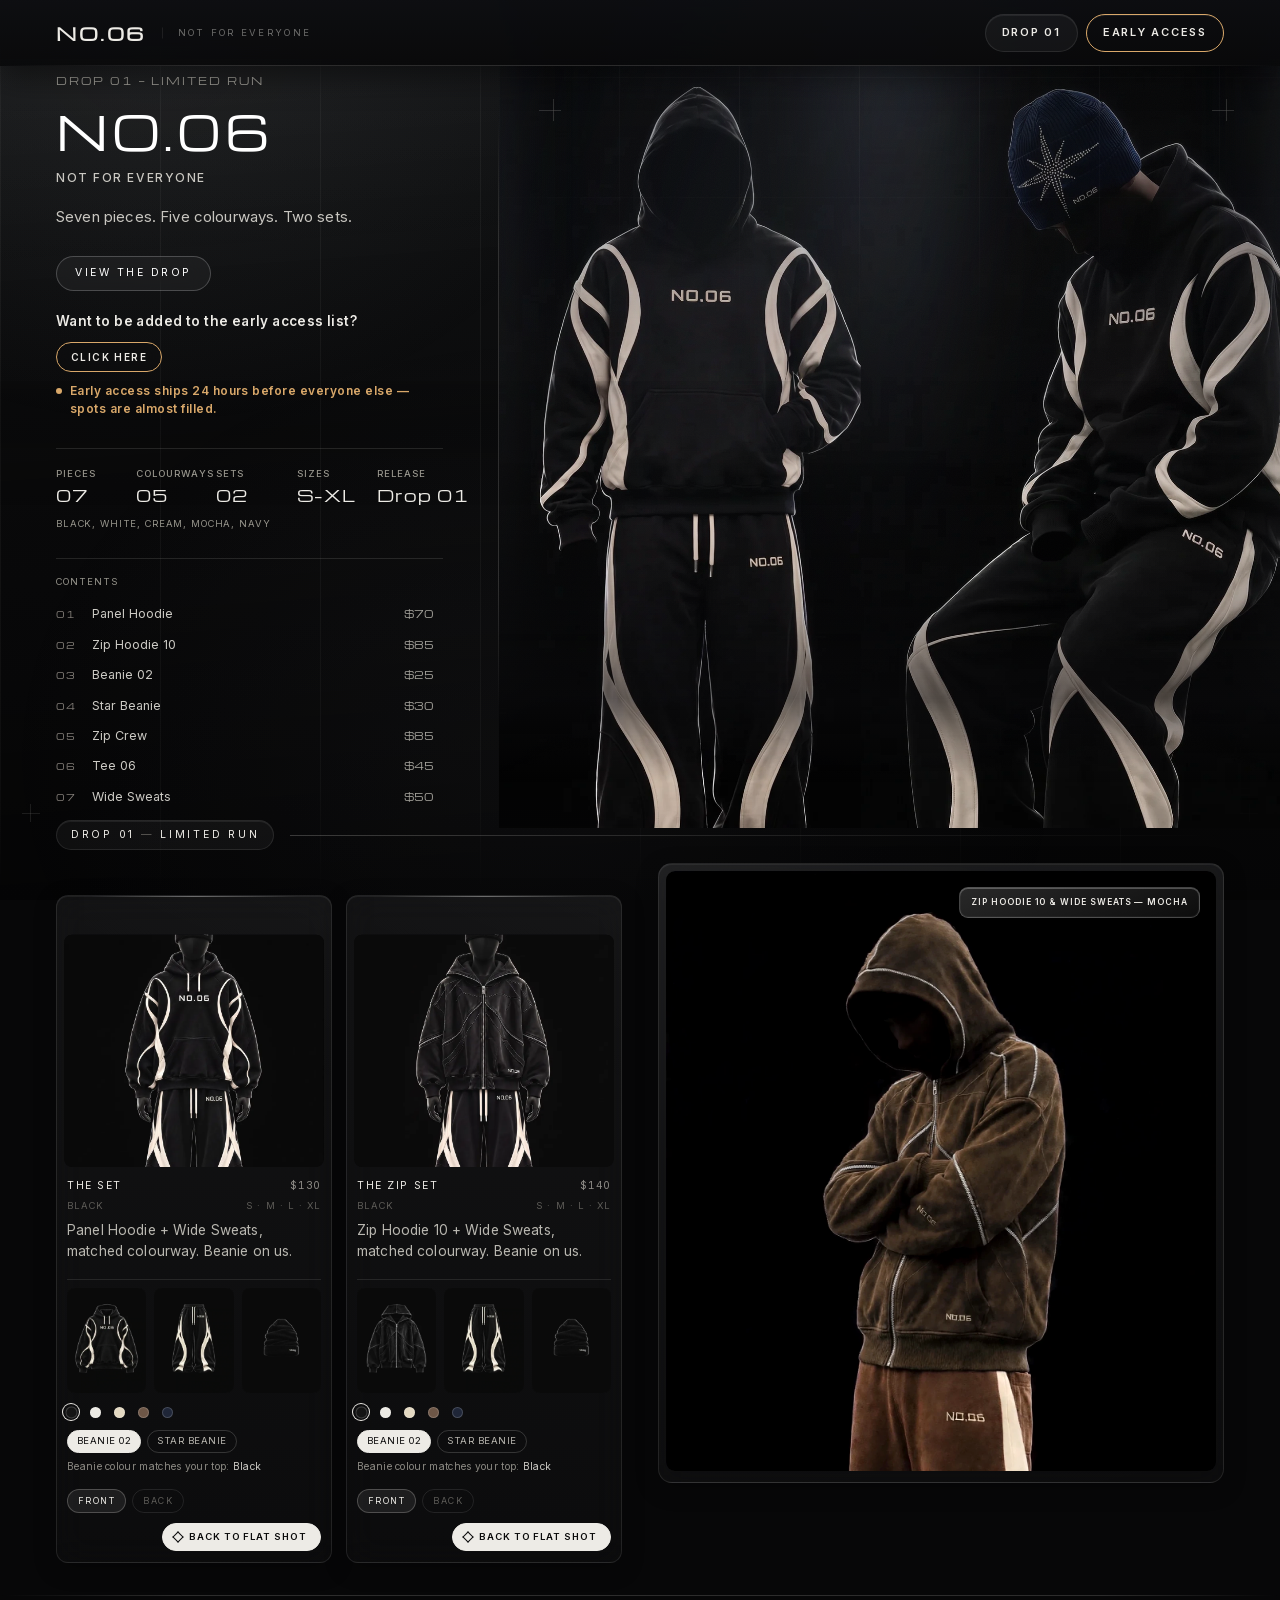
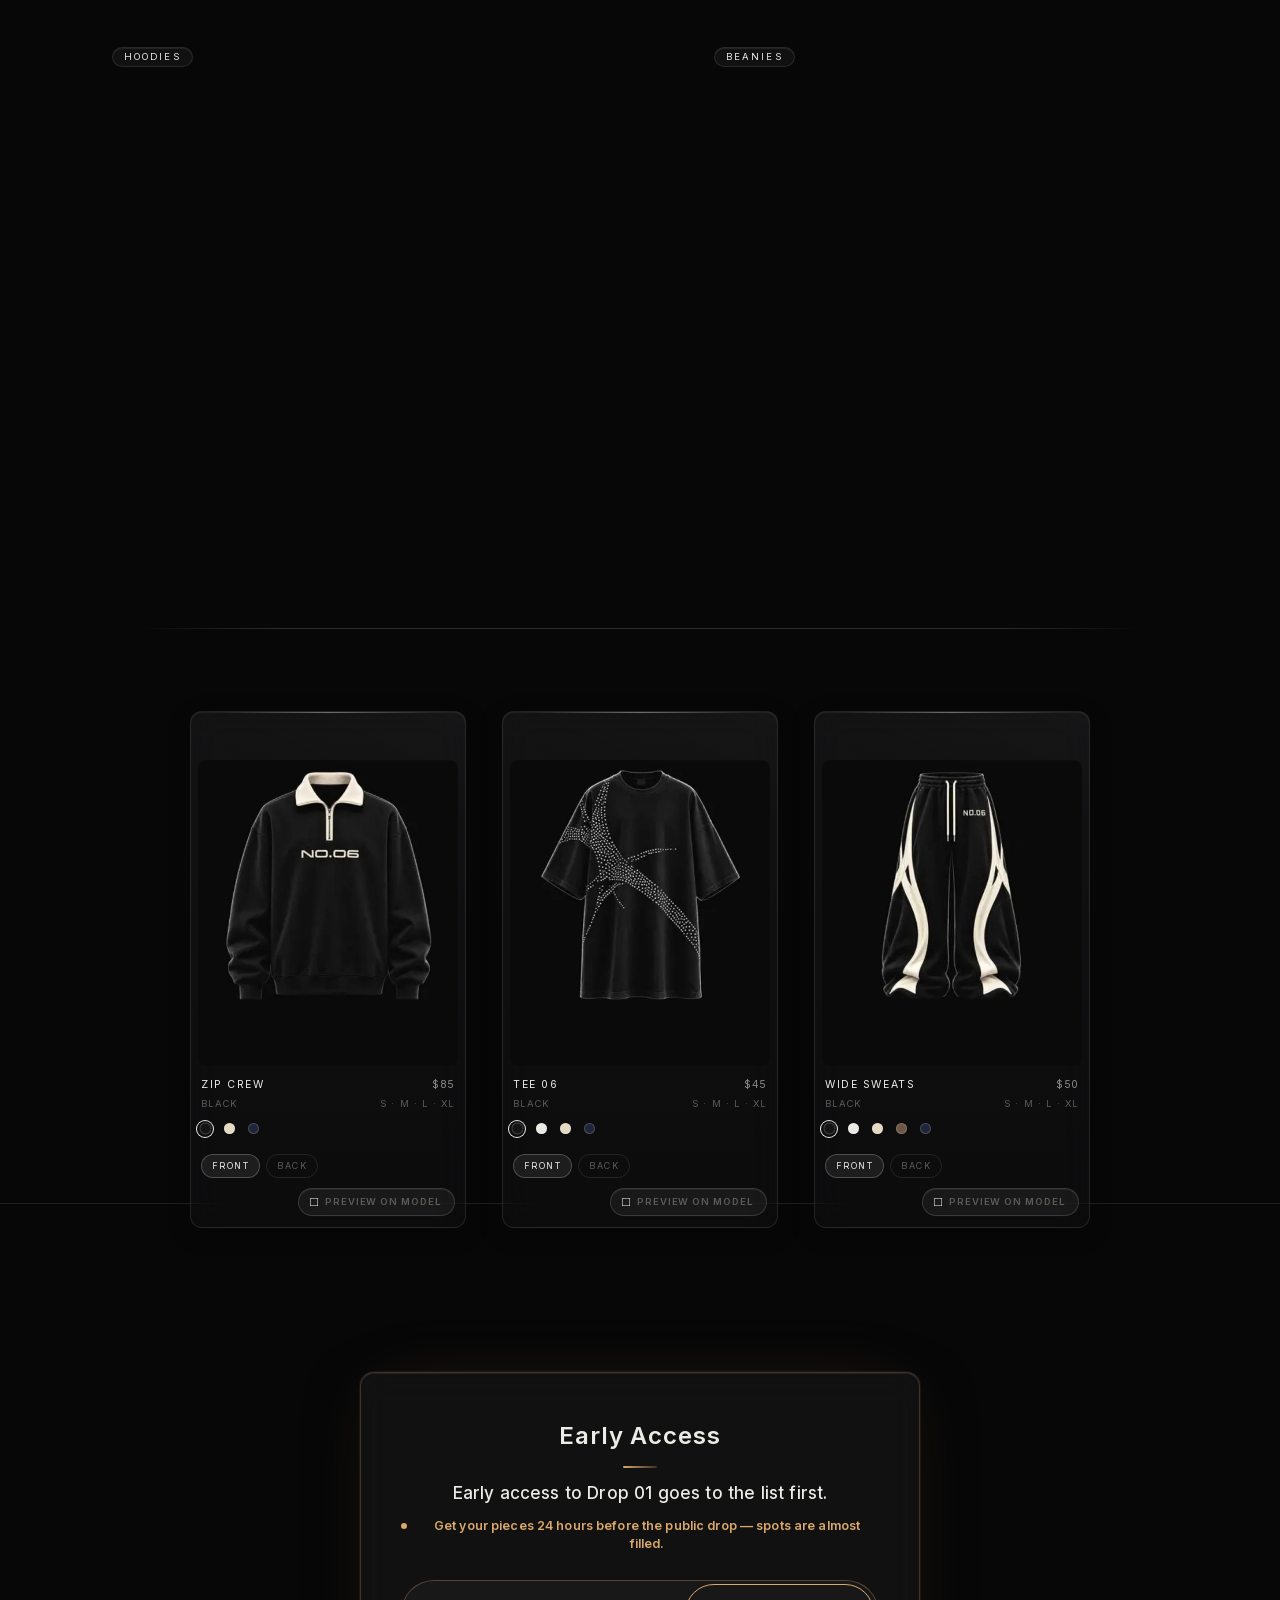
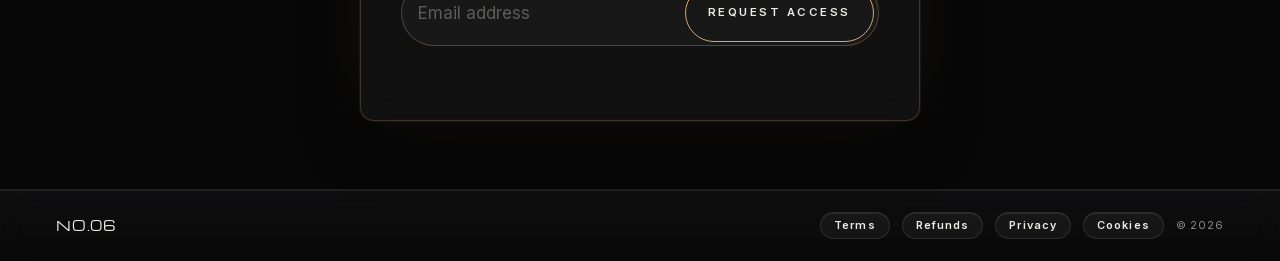
==== commit 02b0eb1c: "Site update from EdgeFutures (Oct 26): favicons, waitlist size picker, set cards open on model, upda" ====
--- a/index.html
+++ b/index.html
@@ -6,6 +6,10 @@
 <title>NO.06</title>
 <meta name="description" content="NO.06. not for everyone. Drop 01, limited run, black. Panel Hoodie, Zip Hoodie 10, Zip Crew, Tee 06, Wide Sweats, Beanie 02, Star Beanie. Request early access.">
 <meta name="theme-color" content="#0A0A0A">
+<link rel="icon" href="favicon.ico" sizes="any">
+<link rel="icon" href="favicon-32x32.png" type="image/png" sizes="32x32">
+<link rel="icon" href="favicon-16x16.png" type="image/png" sizes="16x16">
+<link rel="apple-touch-icon" href="apple-touch-icon.png">
 <meta property="og:title" content="NO.06">
 <meta property="og:description" content="Drop 01 — limited run. not for everyone.">
 <meta property="og:image" content="https://no06.sites.tab.bot/media/og.jpg">
@@ -14,7 +18,7 @@
 <link rel="preload" href="fonts/michroma.ttf" as="font" type="font/ttf" crossorigin>
 <link rel="preload" href="fonts/inter-latin.woff2" as="font" type="font/woff2" crossorigin>
 <link rel="preload" href="media/ed/e1k.webp" as="image">
-<link rel="stylesheet" href="styles.css?v=70">
+<link rel="stylesheet" href="styles.css?v=74">
 <script src="boot.js"></script>
 </head>
 <body>
@@ -141,7 +145,7 @@
       </section>
       <figure class="grp-look reveal" style="--n:2">
         <div class="grp-look__media">
-          <img class="grp-look__img" src="media/look-mocha.webp" width="1376" height="1824" loading="lazy" decoding="async" alt="NO.06 Zip Hoodie 10 and Wide Sweats, Mocha, styled">
+          <img class="grp-look__img" src="media/look-mocha.webp?v=5" width="1376" height="1824" loading="lazy" decoding="async" alt="NO.06 Zip Hoodie 10 and Wide Sweats, Mocha, styled">
           <figcaption class="grp-look__cap">Zip Hoodie 10 &amp; Wide Sweats &mdash; Mocha</figcaption>
         </div>
       </figure>
@@ -295,35 +299,35 @@
               <span class="wl__pickmedia"><img class="wl__pickimg" src="media/k/panel-black.webp" width="300" height="400" loading="lazy" decoding="async" alt=""><span class="wl__pickcheck" aria-hidden="true"></span></span>
               <span class="wl__pickname">Panel Hoodie</span><span class="wl__pickprice">$70</span>
             </button>
-            <div class="wl__colwrap"><div class="wl__colin"><div class="wl__cols" role="group" aria-label="Panel Hoodie colours"><button type="button" class="wl__col" data-col="Black" data-k="panel-black" style="--c:#141414" aria-pressed="false" aria-label="Black" title="Black"></button><button type="button" class="wl__col" data-col="White" data-k="panel-white" style="--c:#ECEAE4" aria-pressed="false" aria-label="White" title="White"></button><button type="button" class="wl__col" data-col="Cream" data-k="panel-cream" style="--c:#E4D9C2" aria-pressed="false" aria-label="Cream" title="Cream"></button><button type="button" class="wl__col" data-col="Mocha" data-k="panel-mocha" style="--c:#6E5747" aria-pressed="false" aria-label="Mocha" title="Mocha"></button><button type="button" class="wl__col" data-col="Navy" data-k="panel-navy" style="--c:#1F2638" aria-pressed="false" aria-label="Navy" title="Navy"></button></div><span class="wl__colname">Any colour</span></div></div>
+            <div class="wl__colwrap"><div class="wl__colin"><div class="wl__cols" role="group" aria-label="Panel Hoodie colours"><button type="button" class="wl__col" data-col="Black" data-k="panel-black" style="--c:#141414" aria-pressed="false" aria-label="Black" title="Black"></button><button type="button" class="wl__col" data-col="White" data-k="panel-white" style="--c:#ECEAE4" aria-pressed="false" aria-label="White" title="White"></button><button type="button" class="wl__col" data-col="Cream" data-k="panel-cream" style="--c:#E4D9C2" aria-pressed="false" aria-label="Cream" title="Cream"></button><button type="button" class="wl__col" data-col="Mocha" data-k="panel-mocha" style="--c:#6E5747" aria-pressed="false" aria-label="Mocha" title="Mocha"></button><button type="button" class="wl__col" data-col="Navy" data-k="panel-navy" style="--c:#1F2638" aria-pressed="false" aria-label="Navy" title="Navy"></button></div><span class="wl__colname">Any colour</span></div></div><div class="wl__sizewrap"><div class="wl__sizein"><div class="wl__sizes" role="group" aria-label="Panel Hoodie size"><button type="button" class="wl__size" data-sz="S" aria-pressed="false" aria-label="S">S</button><button type="button" class="wl__size" data-sz="M" aria-pressed="false" aria-label="M">M</button><button type="button" class="wl__size" data-sz="L" aria-pressed="false" aria-label="L">L</button><button type="button" class="wl__size" data-sz="XL" aria-pressed="false" aria-label="XL">XL</button></div><span class="wl__sizename">Any size</span></div></div>
           </li>
           <li class="wl__pick" data-item="Zip Hoodie 10" data-key="zip10" style="--i:1">
             <button type="button" class="wl__pickbtn" aria-pressed="false">
               <span class="wl__pickmedia"><img class="wl__pickimg" src="media/k/zip10-black.webp" width="300" height="400" loading="lazy" decoding="async" alt=""><span class="wl__pickcheck" aria-hidden="true"></span></span>
               <span class="wl__pickname">Zip Hoodie 10</span><span class="wl__pickprice">$85</span>
             </button>
-            <div class="wl__colwrap"><div class="wl__colin"><div class="wl__cols" role="group" aria-label="Zip Hoodie 10 colours"><button type="button" class="wl__col" data-col="Black" data-k="zip10-black" style="--c:#141414" aria-pressed="false" aria-label="Black" title="Black"></button><button type="button" class="wl__col" data-col="White" data-k="zip10-white" style="--c:#ECEAE4" aria-pressed="false" aria-label="White" title="White"></button><button type="button" class="wl__col" data-col="Cream" data-k="zip10-cream" style="--c:#E4D9C2" aria-pressed="false" aria-label="Cream" title="Cream"></button><button type="button" class="wl__col" data-col="Mocha" data-k="zip10-mocha" style="--c:#6E5747" aria-pressed="false" aria-label="Mocha" title="Mocha"></button><button type="button" class="wl__col" data-col="Navy" data-k="zip10-navy" style="--c:#1F2638" aria-pressed="false" aria-label="Navy" title="Navy"></button></div><span class="wl__colname">Any colour</span></div></div>
+            <div class="wl__colwrap"><div class="wl__colin"><div class="wl__cols" role="group" aria-label="Zip Hoodie 10 colours"><button type="button" class="wl__col" data-col="Black" data-k="zip10-black" style="--c:#141414" aria-pressed="false" aria-label="Black" title="Black"></button><button type="button" class="wl__col" data-col="White" data-k="zip10-white" style="--c:#ECEAE4" aria-pressed="false" aria-label="White" title="White"></button><button type="button" class="wl__col" data-col="Cream" data-k="zip10-cream" style="--c:#E4D9C2" aria-pressed="false" aria-label="Cream" title="Cream"></button><button type="button" class="wl__col" data-col="Mocha" data-k="zip10-mocha" style="--c:#6E5747" aria-pressed="false" aria-label="Mocha" title="Mocha"></button><button type="button" class="wl__col" data-col="Navy" data-k="zip10-navy" style="--c:#1F2638" aria-pressed="false" aria-label="Navy" title="Navy"></button></div><span class="wl__colname">Any colour</span></div></div><div class="wl__sizewrap"><div class="wl__sizein"><div class="wl__sizes" role="group" aria-label="Zip Hoodie 10 size"><button type="button" class="wl__size" data-sz="S" aria-pressed="false" aria-label="S">S</button><button type="button" class="wl__size" data-sz="M" aria-pressed="false" aria-label="M">M</button><button type="button" class="wl__size" data-sz="L" aria-pressed="false" aria-label="L">L</button><button type="button" class="wl__size" data-sz="XL" aria-pressed="false" aria-label="XL">XL</button></div><span class="wl__sizename">Any size</span></div></div>
           </li>
           <li class="wl__pick" data-item="Zip Crew" data-key="zipcrew" style="--i:2">
             <button type="button" class="wl__pickbtn" aria-pressed="false">
               <span class="wl__pickmedia"><img class="wl__pickimg" src="media/k/zipcrew-black.webp" width="300" height="400" loading="lazy" decoding="async" alt=""><span class="wl__pickcheck" aria-hidden="true"></span></span>
               <span class="wl__pickname">Zip Crew</span><span class="wl__pickprice">$85</span>
             </button>
-            <div class="wl__colwrap"><div class="wl__colin"><div class="wl__cols" role="group" aria-label="Zip Crew colours"><button type="button" class="wl__col" data-col="Black" data-k="zipcrew-black" style="--c:#141414" aria-pressed="false" aria-label="Black" title="Black"></button><button type="button" class="wl__col" data-col="Cream" data-k="zipcrew-cream" style="--c:#E4D9C2" aria-pressed="false" aria-label="Cream" title="Cream"></button><button type="button" class="wl__col" data-col="Navy" data-k="zipcrew-navy" style="--c:#1F2638" aria-pressed="false" aria-label="Navy" title="Navy"></button></div><span class="wl__colname">Any colour</span></div></div>
+            <div class="wl__colwrap"><div class="wl__colin"><div class="wl__cols" role="group" aria-label="Zip Crew colours"><button type="button" class="wl__col" data-col="Black" data-k="zipcrew-black" style="--c:#141414" aria-pressed="false" aria-label="Black" title="Black"></button><button type="button" class="wl__col" data-col="Cream" data-k="zipcrew-cream" style="--c:#E4D9C2" aria-pressed="false" aria-label="Cream" title="Cream"></button><button type="button" class="wl__col" data-col="Navy" data-k="zipcrew-navy" style="--c:#1F2638" aria-pressed="false" aria-label="Navy" title="Navy"></button></div><span class="wl__colname">Any colour</span></div></div><div class="wl__sizewrap"><div class="wl__sizein"><div class="wl__sizes" role="group" aria-label="Zip Crew size"><button type="button" class="wl__size" data-sz="S" aria-pressed="false" aria-label="S">S</button><button type="button" class="wl__size" data-sz="M" aria-pressed="false" aria-label="M">M</button><button type="button" class="wl__size" data-sz="L" aria-pressed="false" aria-label="L">L</button><button type="button" class="wl__size" data-sz="XL" aria-pressed="false" aria-label="XL">XL</button></div><span class="wl__sizename">Any size</span></div></div>
           </li>
           <li class="wl__pick" data-item="Tee 06" data-key="tee06" style="--i:3">
             <button type="button" class="wl__pickbtn" aria-pressed="false">
               <span class="wl__pickmedia"><img class="wl__pickimg" src="media/k/tee06-black.webp" width="300" height="400" loading="lazy" decoding="async" alt=""><span class="wl__pickcheck" aria-hidden="true"></span></span>
               <span class="wl__pickname">Tee 06</span><span class="wl__pickprice">$45</span>
             </button>
-            <div class="wl__colwrap"><div class="wl__colin"><div class="wl__cols" role="group" aria-label="Tee 06 colours"><button type="button" class="wl__col" data-col="Black" data-k="tee06-black" style="--c:#141414" aria-pressed="false" aria-label="Black" title="Black"></button><button type="button" class="wl__col" data-col="White" data-k="tee06-white" style="--c:#ECEAE4" aria-pressed="false" aria-label="White" title="White"></button><button type="button" class="wl__col" data-col="Cream" data-k="tee06-cream" style="--c:#E4D9C2" aria-pressed="false" aria-label="Cream" title="Cream"></button><button type="button" class="wl__col" data-col="Navy" data-k="tee06-navy" style="--c:#1F2638" aria-pressed="false" aria-label="Navy" title="Navy"></button></div><span class="wl__colname">Any colour</span></div></div>
+            <div class="wl__colwrap"><div class="wl__colin"><div class="wl__cols" role="group" aria-label="Tee 06 colours"><button type="button" class="wl__col" data-col="Black" data-k="tee06-black" style="--c:#141414" aria-pressed="false" aria-label="Black" title="Black"></button><button type="button" class="wl__col" data-col="White" data-k="tee06-white" style="--c:#ECEAE4" aria-pressed="false" aria-label="White" title="White"></button><button type="button" class="wl__col" data-col="Cream" data-k="tee06-cream" style="--c:#E4D9C2" aria-pressed="false" aria-label="Cream" title="Cream"></button><button type="button" class="wl__col" data-col="Navy" data-k="tee06-navy" style="--c:#1F2638" aria-pressed="false" aria-label="Navy" title="Navy"></button></div><span class="wl__colname">Any colour</span></div></div><div class="wl__sizewrap"><div class="wl__sizein"><div class="wl__sizes" role="group" aria-label="Tee 06 size"><button type="button" class="wl__size" data-sz="S" aria-pressed="false" aria-label="S">S</button><button type="button" class="wl__size" data-sz="M" aria-pressed="false" aria-label="M">M</button><button type="button" class="wl__size" data-sz="L" aria-pressed="false" aria-label="L">L</button><button type="button" class="wl__size" data-sz="XL" aria-pressed="false" aria-label="XL">XL</button></div><span class="wl__sizename">Any size</span></div></div>
           </li>
           <li class="wl__pick" data-item="Wide Sweats" data-key="sweats" style="--i:4">
             <button type="button" class="wl__pickbtn" aria-pressed="false">
               <span class="wl__pickmedia"><img class="wl__pickimg" src="media/k/sweats-black.webp" width="300" height="400" loading="lazy" decoding="async" alt=""><span class="wl__pickcheck" aria-hidden="true"></span></span>
               <span class="wl__pickname">Wide Sweats</span><span class="wl__pickprice">$50</span>
             </button>
-            <div class="wl__colwrap"><div class="wl__colin"><div class="wl__cols" role="group" aria-label="Wide Sweats colours"><button type="button" class="wl__col" data-col="Black" data-k="sweats-black" style="--c:#141414" aria-pressed="false" aria-label="Black" title="Black"></button><button type="button" class="wl__col" data-col="White" data-k="sweats-white" style="--c:#ECEAE4" aria-pressed="false" aria-label="White" title="White"></button><button type="button" class="wl__col" data-col="Cream" data-k="sweats-cream" style="--c:#E4D9C2" aria-pressed="false" aria-label="Cream" title="Cream"></button><button type="button" class="wl__col" data-col="Mocha" data-k="sweats-mocha" style="--c:#6E5747" aria-pressed="false" aria-label="Mocha" title="Mocha"></button><button type="button" class="wl__col" data-col="Navy" data-k="sweats-navy" style="--c:#1F2638" aria-pressed="false" aria-label="Navy" title="Navy"></button></div><span class="wl__colname">Any colour</span></div></div>
+            <div class="wl__colwrap"><div class="wl__colin"><div class="wl__cols" role="group" aria-label="Wide Sweats colours"><button type="button" class="wl__col" data-col="Black" data-k="sweats-black" style="--c:#141414" aria-pressed="false" aria-label="Black" title="Black"></button><button type="button" class="wl__col" data-col="White" data-k="sweats-white" style="--c:#ECEAE4" aria-pressed="false" aria-label="White" title="White"></button><button type="button" class="wl__col" data-col="Cream" data-k="sweats-cream" style="--c:#E4D9C2" aria-pressed="false" aria-label="Cream" title="Cream"></button><button type="button" class="wl__col" data-col="Mocha" data-k="sweats-mocha" style="--c:#6E5747" aria-pressed="false" aria-label="Mocha" title="Mocha"></button><button type="button" class="wl__col" data-col="Navy" data-k="sweats-navy" style="--c:#1F2638" aria-pressed="false" aria-label="Navy" title="Navy"></button></div><span class="wl__colname">Any colour</span></div></div><div class="wl__sizewrap"><div class="wl__sizein"><div class="wl__sizes" role="group" aria-label="Wide Sweats size"><button type="button" class="wl__size" data-sz="S" aria-pressed="false" aria-label="S">S</button><button type="button" class="wl__size" data-sz="M" aria-pressed="false" aria-label="M">M</button><button type="button" class="wl__size" data-sz="L" aria-pressed="false" aria-label="L">L</button><button type="button" class="wl__size" data-sz="XL" aria-pressed="false" aria-label="XL">XL</button></div><span class="wl__sizename">Any size</span></div></div>
           </li>
           <li class="wl__pick" data-item="Beanie 02" data-key="b02" style="--i:5">
             <button type="button" class="wl__pickbtn" aria-pressed="false">
@@ -344,14 +348,14 @@
               <span class="wl__pickmedia"><img class="wl__pickimg" src="media/k/panel-black.webp" width="300" height="400" loading="lazy" decoding="async" alt=""><span class="wl__pickcheck" aria-hidden="true"></span></span>
               <span class="wl__pickname">The Set</span><span class="wl__pickprice">$130</span>
             </button>
-            <div class="wl__colwrap"><div class="wl__colin"><div class="wl__cols" role="group" aria-label="The Set colours"><button type="button" class="wl__col" data-col="Black" data-k="panel-black" style="--c:#141414" aria-pressed="false" aria-label="Black" title="Black"></button><button type="button" class="wl__col" data-col="White" data-k="panel-white" style="--c:#ECEAE4" aria-pressed="false" aria-label="White" title="White"></button><button type="button" class="wl__col" data-col="Cream" data-k="panel-cream" style="--c:#E4D9C2" aria-pressed="false" aria-label="Cream" title="Cream"></button><button type="button" class="wl__col" data-col="Mocha" data-k="panel-mocha" style="--c:#6E5747" aria-pressed="false" aria-label="Mocha" title="Mocha"></button><button type="button" class="wl__col" data-col="Navy" data-k="panel-navy" style="--c:#1F2638" aria-pressed="false" aria-label="Navy" title="Navy"></button></div><span class="wl__colname">Any colour</span></div></div>
+            <div class="wl__colwrap"><div class="wl__colin"><div class="wl__cols" role="group" aria-label="The Set colours"><button type="button" class="wl__col" data-col="Black" data-k="panel-black" style="--c:#141414" aria-pressed="false" aria-label="Black" title="Black"></button><button type="button" class="wl__col" data-col="White" data-k="panel-white" style="--c:#ECEAE4" aria-pressed="false" aria-label="White" title="White"></button><button type="button" class="wl__col" data-col="Cream" data-k="panel-cream" style="--c:#E4D9C2" aria-pressed="false" aria-label="Cream" title="Cream"></button><button type="button" class="wl__col" data-col="Mocha" data-k="panel-mocha" style="--c:#6E5747" aria-pressed="false" aria-label="Mocha" title="Mocha"></button><button type="button" class="wl__col" data-col="Navy" data-k="panel-navy" style="--c:#1F2638" aria-pressed="false" aria-label="Navy" title="Navy"></button></div><span class="wl__colname">Any colour</span></div></div><div class="wl__sizewrap"><div class="wl__sizein"><div class="wl__sizes" role="group" aria-label="The Set size"><button type="button" class="wl__size" data-sz="S" aria-pressed="false" aria-label="S">S</button><button type="button" class="wl__size" data-sz="M" aria-pressed="false" aria-label="M">M</button><button type="button" class="wl__size" data-sz="L" aria-pressed="false" aria-label="L">L</button><button type="button" class="wl__size" data-sz="XL" aria-pressed="false" aria-label="XL">XL</button></div><span class="wl__sizename">Any size</span></div></div>
           </li>
           <li class="wl__pick" data-item="The Zip Set" data-key="zip10" style="--i:8">
             <button type="button" class="wl__pickbtn" aria-pressed="false">
               <span class="wl__pickmedia"><img class="wl__pickimg" src="media/k/zip10-black.webp" width="300" height="400" loading="lazy" decoding="async" alt=""><span class="wl__pickcheck" aria-hidden="true"></span></span>
               <span class="wl__pickname">The Zip Set</span><span class="wl__pickprice">$140</span>
             </button>
-            <div class="wl__colwrap"><div class="wl__colin"><div class="wl__cols" role="group" aria-label="The Zip Set colours"><button type="button" class="wl__col" data-col="Black" data-k="zip10-black" style="--c:#141414" aria-pressed="false" aria-label="Black" title="Black"></button><button type="button" class="wl__col" data-col="White" data-k="zip10-white" style="--c:#ECEAE4" aria-pressed="false" aria-label="White" title="White"></button><button type="button" class="wl__col" data-col="Cream" data-k="zip10-cream" style="--c:#E4D9C2" aria-pressed="false" aria-label="Cream" title="Cream"></button><button type="button" class="wl__col" data-col="Mocha" data-k="zip10-mocha" style="--c:#6E5747" aria-pressed="false" aria-label="Mocha" title="Mocha"></button><button type="button" class="wl__col" data-col="Navy" data-k="zip10-navy" style="--c:#1F2638" aria-pressed="false" aria-label="Navy" title="Navy"></button></div><span class="wl__colname">Any colour</span></div></div>
+            <div class="wl__colwrap"><div class="wl__colin"><div class="wl__cols" role="group" aria-label="The Zip Set colours"><button type="button" class="wl__col" data-col="Black" data-k="zip10-black" style="--c:#141414" aria-pressed="false" aria-label="Black" title="Black"></button><button type="button" class="wl__col" data-col="White" data-k="zip10-white" style="--c:#ECEAE4" aria-pressed="false" aria-label="White" title="White"></button><button type="button" class="wl__col" data-col="Cream" data-k="zip10-cream" style="--c:#E4D9C2" aria-pressed="false" aria-label="Cream" title="Cream"></button><button type="button" class="wl__col" data-col="Mocha" data-k="zip10-mocha" style="--c:#6E5747" aria-pressed="false" aria-label="Mocha" title="Mocha"></button><button type="button" class="wl__col" data-col="Navy" data-k="zip10-navy" style="--c:#1F2638" aria-pressed="false" aria-label="Navy" title="Navy"></button></div><span class="wl__colname">Any colour</span></div></div><div class="wl__sizewrap"><div class="wl__sizein"><div class="wl__sizes" role="group" aria-label="The Zip Set size"><button type="button" class="wl__size" data-sz="S" aria-pressed="false" aria-label="S">S</button><button type="button" class="wl__size" data-sz="M" aria-pressed="false" aria-label="M">M</button><button type="button" class="wl__size" data-sz="L" aria-pressed="false" aria-label="L">L</button><button type="button" class="wl__size" data-sz="XL" aria-pressed="false" aria-label="XL">XL</button></div><span class="wl__sizename">Any size</span></div></div>
           </li>
         </ul>
         <div class="wl__surveyactions">
@@ -376,6 +380,6 @@
   <nav class="foot__links" aria-label="Legal"><a href="terms.html">Terms</a><a href="refund-policy.html">Refunds</a><a href="privacy-policy.html">Privacy</a><a href="cookie-policy.html">Cookies</a><span>© 2026</span></nav>
 </footer>
 
-<script src="script.js?v=39" defer></script>
+<script src="script.js?v=41" defer></script>
 </body>
 </html>
--- a/styles.css
+++ b/styles.css
@@ -1658,3 +1658,72 @@
 .doc__list{margin:0;padding:0 0 0 18px;display:flex;flex-direction:column;gap:8px}
 .doc__list li{font-size:15px;line-height:1.65;color:#B5B3AE}
 .doc__list li::marker{color:#5c5a56}
+
+/* early access: make the list stand out more - bigger heading, warm accent
+   glow on the card, bolder urgency line, so it reads as the key CTA */
+.wl__inner{
+  position:relative;
+  border-color:rgba(217,168,106,.22);
+  box-shadow:var(--glass-sheen), 0 0 0 1px rgba(217,168,106,.08), 0 20px 56px rgba(0,0,0,.4), 0 0 70px -20px rgba(217,168,106,.18);
+}
+.wl__h{
+  font-size:20px!important;font-weight:600!important;letter-spacing:.04em!important;
+  text-transform:none!important;color:var(--ink);
+}
+.wl__h::after{
+  content:"";display:block;width:34px;height:2px;margin:12px auto 0;
+  background:linear-gradient(90deg,#D9A86A,rgba(217,168,106,.2));border-radius:2px;
+}
+.wl__lede{font-size:16px!important;font-weight:500;color:var(--ink)}
+.wl__urgency{font-weight:600;letter-spacing:.01em}
+.wl__form{border-color:rgba(217,168,106,.3)}
+.wl__form:focus-within{border-color:#D9A86A}
+.wl__form button{
+  background:transparent;color:var(--ink);font-weight:700;
+  border:1.5px solid #D9A86A;
+}
+@media (hover:hover){.wl__form button:hover{background:rgba(217,168,106,.1)}}
+@media (min-width:900px){
+  .wl__h{font-size:24px!important}
+  .wl__lede{font-size:17px!important}
+}
+
+/* early access, emphasised everywhere it appears: hero line + button, and the
+   top bar nav link - so it reads as the primary CTA, not just another link */
+.hero__eatxt{font-weight:600;color:var(--ink);font-size:13.5px}
+.hero__link--ea{
+  background:transparent!important;
+  border:1.5px solid #D9A86A!important;
+  color:var(--ink)!important;font-weight:700;
+}
+@media (hover:hover){.hero__link--ea:hover{background:rgba(217,168,106,.1)!important}}
+.hero__urgency{font-weight:600}
+
+.bar__nav a[href="#waitlist"]{
+  background:transparent;
+  border:1.5px solid #D9A86A;
+  color:var(--ink);
+  font-weight:800;
+}
+@media (hover:hover){
+  .bar__nav a[href="#waitlist"]:hover{background:rgba(217,168,106,.12)}
+}
+
+/* early access survey: size picker per item, same collapsible reveal as colours */
+.wl__sizewrap{display:grid;grid-template-rows:0fr;opacity:0;transition:grid-template-rows .5s var(--slow),opacity .35s var(--ease),margin .5s var(--slow)}
+.wl__sizewrap>*{min-height:0;overflow:hidden}
+.wl__pick.is-on .wl__sizewrap{grid-template-rows:1fr;opacity:1;margin-top:7px}
+.wl__sizes{display:flex;flex-wrap:wrap;gap:6px;padding:5px 5px 0}
+.wl__size{
+  min-width:28px;height:24px;padding:0 8px;border-radius:999px;
+  font-size:10px;font-weight:600;letter-spacing:.04em;
+  border:1px solid var(--glass-line-hi);background:var(--glass);color:var(--mute);
+  transition:background .25s var(--ease),border-color .25s var(--ease),color .25s var(--ease),transform .2s var(--ease);
+}
+.wl__size[aria-pressed="true"]{background:var(--ink);color:#0A0A0A;border-color:var(--ink)}
+@media (hover:hover){.wl__size:hover{border-color:var(--glass-line-hi);color:var(--ink);transform:translateY(-1px)}}
+.wl__sizename{display:block;padding:7px 5px 1px;font-size:9.5px;letter-spacing:.12em;text-transform:uppercase;color:var(--mute)}
+.wl__sizename.is-set{color:var(--ink)}
+
+/* done list: size badge after the item name */
+.wl__donesize{font-size:9.5px;color:var(--mute);letter-spacing:.06em;margin-left:6px}
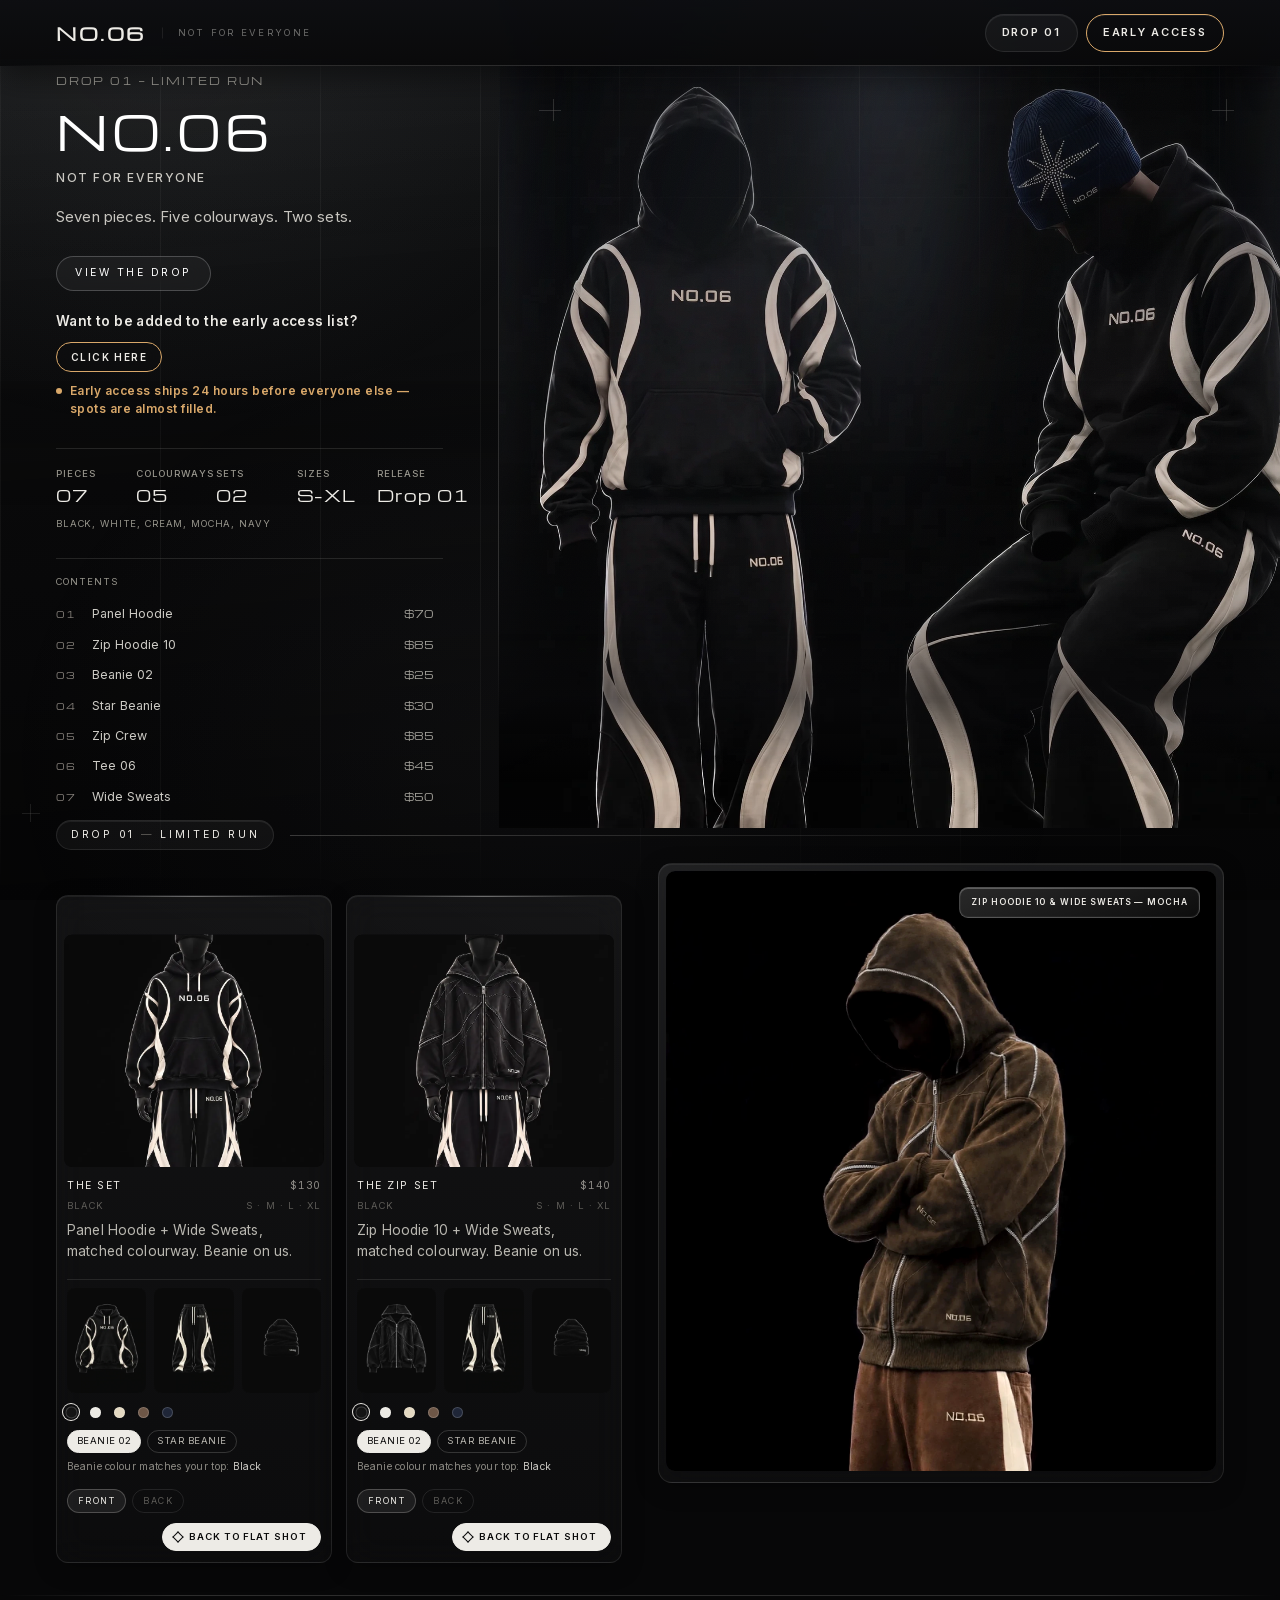
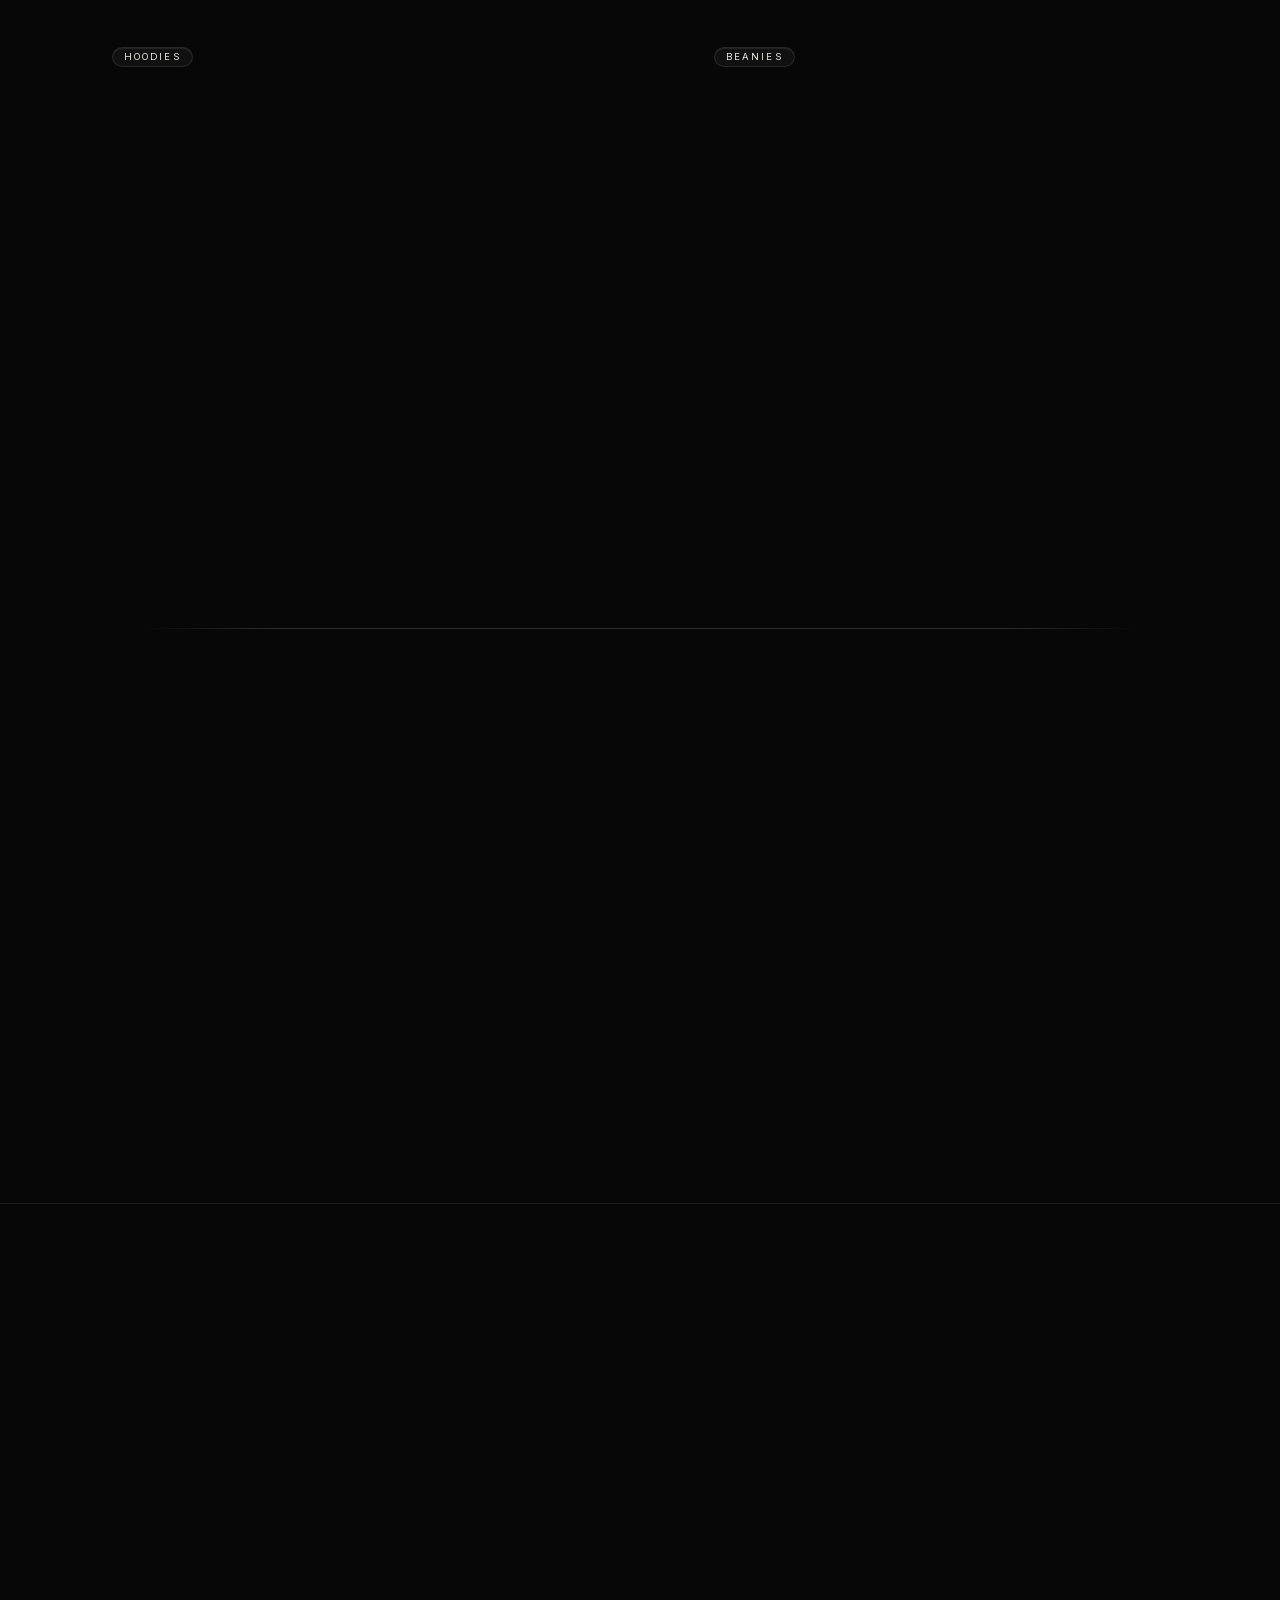
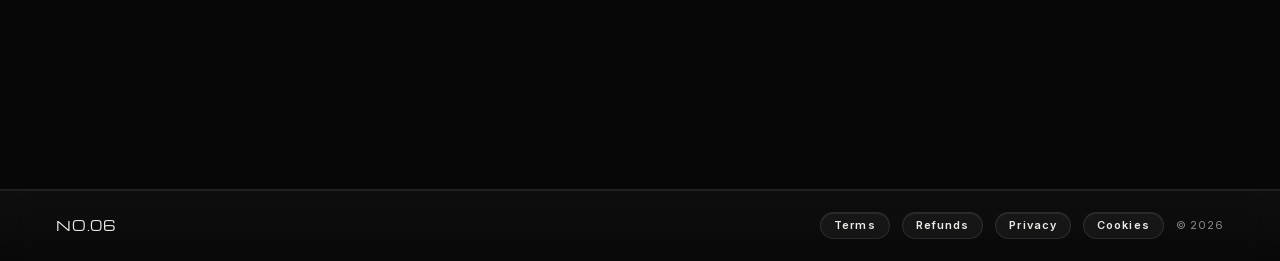
==== commit 16dc83c2: "Point og/twitter image to new preview card" ====
--- a/index.html
+++ b/index.html
@@ -12,9 +12,10 @@
 <link rel="apple-touch-icon" href="apple-touch-icon.png">
 <meta property="og:title" content="NO.06">
 <meta property="og:description" content="Drop 01 — limited run. not for everyone.">
-<meta property="og:image" content="https://no06.sites.tab.bot/media/og.jpg">
+<meta property="og:image" content="https://wearno06.com/media/og-drop01.jpg">
 <meta property="og:type" content="website">
 <meta name="twitter:card" content="summary_large_image">
+<meta name="twitter:image" content="https://wearno06.com/media/og-drop01.jpg">
 <link rel="preload" href="fonts/michroma.ttf" as="font" type="font/ttf" crossorigin>
 <link rel="preload" href="fonts/inter-latin.woff2" as="font" type="font/woff2" crossorigin>
 <link rel="preload" href="media/ed/e1k.webp" as="image">
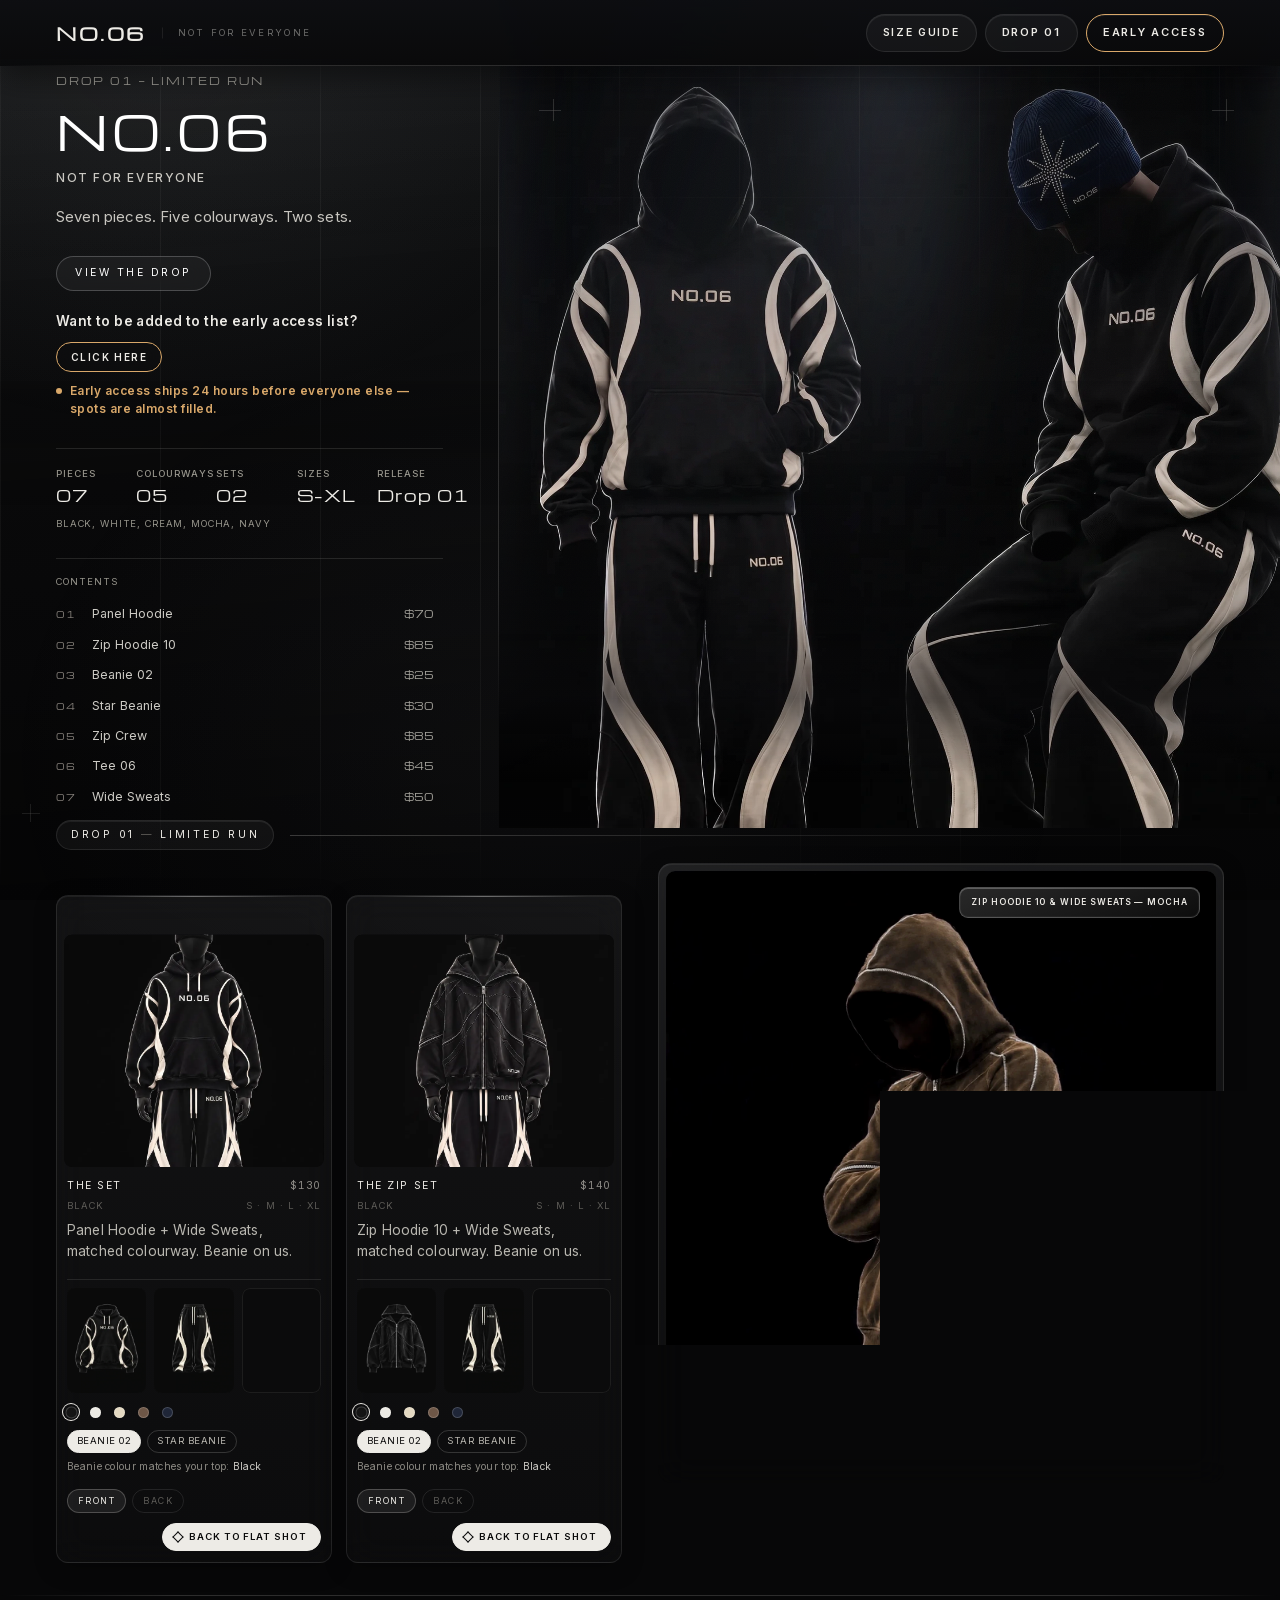
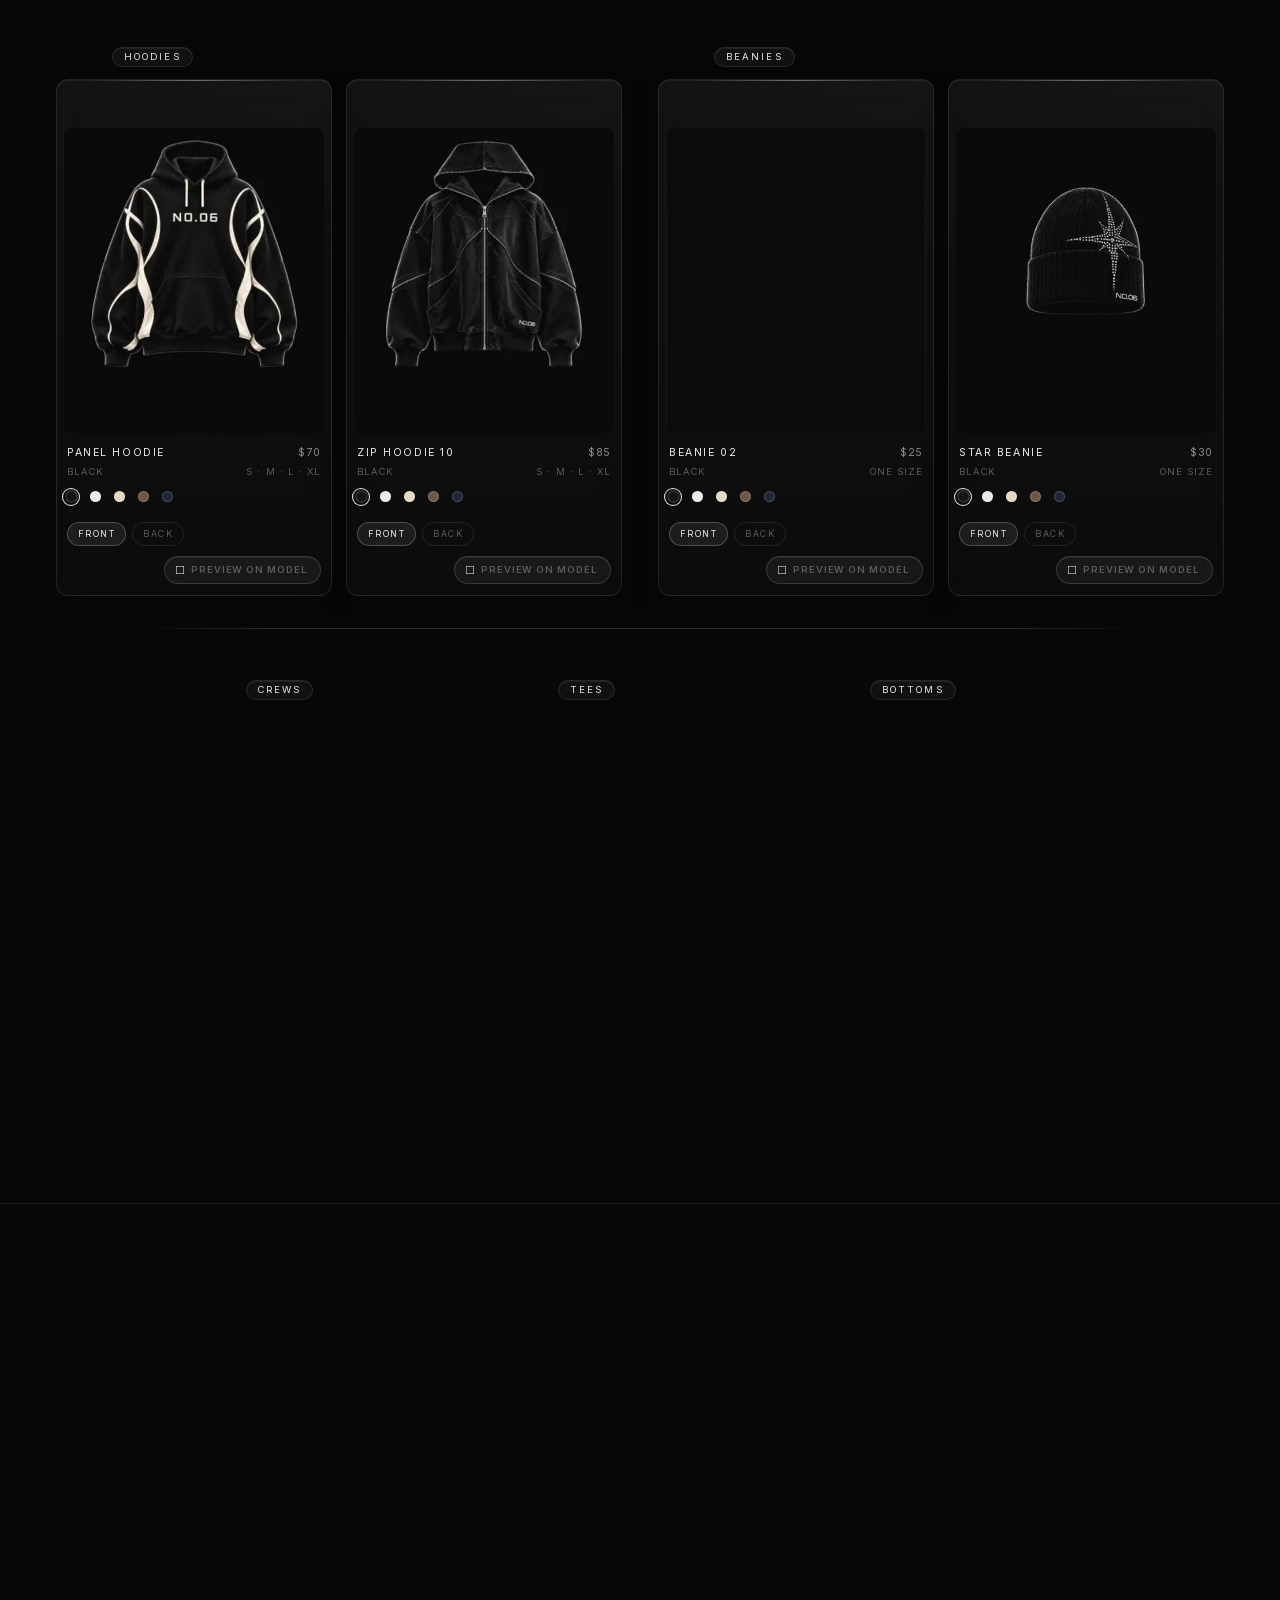
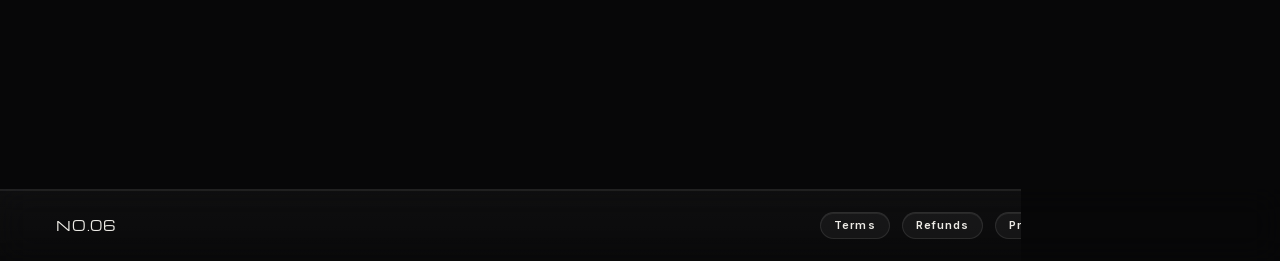
==== commit 11911779: "Site update from EdgeFutures (Oct 26): Size Guide button + modal, styles v76 / script v42, policy pa" ====
--- a/index.html
+++ b/index.html
@@ -12,14 +12,13 @@
 <link rel="apple-touch-icon" href="apple-touch-icon.png">
 <meta property="og:title" content="NO.06">
 <meta property="og:description" content="Drop 01 — limited run. not for everyone.">
-<meta property="og:image" content="https://wearno06.com/media/og-drop01.jpg">
+<meta property="og:image" content="https://wearno06.com/media/og.jpg">
 <meta property="og:type" content="website">
 <meta name="twitter:card" content="summary_large_image">
-<meta name="twitter:image" content="https://wearno06.com/media/og-drop01.jpg">
 <link rel="preload" href="fonts/michroma.ttf" as="font" type="font/ttf" crossorigin>
 <link rel="preload" href="fonts/inter-latin.woff2" as="font" type="font/woff2" crossorigin>
 <link rel="preload" href="media/ed/e1k.webp" as="image">
-<link rel="stylesheet" href="styles.css?v=74">
+<link rel="stylesheet" href="styles.css?v=76">
 <script src="boot.js"></script>
 </head>
 <body>
@@ -31,10 +30,22 @@
     <span class="bar__motto">Not for everyone</span>
   </div>
   <nav class="bar__nav" aria-label="Main">
+    <button type="button" id="size-guide-btn" class="bar__sizebtn" aria-haspopup="dialog" aria-controls="size-guide-modal">Size Guide</button>
     <a href="#collection">Drop 01</a>
     <a href="#waitlist">Early Access</a>
   </nav>
 </header>
+
+<div id="size-guide-modal" class="sg" hidden>
+  <div class="sg__backdrop" data-sg-close tabindex="-1"></div>
+  <div class="sg__panel" role="dialog" aria-modal="true" aria-labelledby="sg-title">
+    <button type="button" class="sg__close" data-sg-close aria-label="Close size guide">
+      <svg viewBox="0 0 20 20" aria-hidden="true"><path d="M4 4l12 12M16 4L4 16" stroke="currentColor" stroke-width="1.5" stroke-linecap="round"/></svg>
+    </button>
+    <p id="sg-title" class="sr">NO.06 size guide</p>
+    <img class="sg__img" src="media/size-guide.png" alt="NO.06 size guide. Hoodies and zips — Panel, Zip 10, Zip Crew: S chest 22 length 27 sleeve 24; M chest 23.5 length 28 sleeve 24.5; L chest 25 length 29 sleeve 25; XL chest 26.5 length 30 sleeve 25.5. Tee: S chest 20 length 27.5; M chest 21.5 length 28.5; L chest 23 length 29.5; XL chest 24.5 length 30.5. Wide-leg sweatpants: S waist 28-30 inseam 30 leg opening 11; M waist 30-32 inseam 30.5 leg opening 11.5; L waist 32-34 inseam 31 leg opening 12; XL waist 34-36 inseam 31.5 leg opening 12.5. Beanie 02 is one size. Fits run boxy and oversized; size down if between sizes. Measurements are approximate and may vary about 1 inch.">
+  </div>
+</div>
 
 <main id="top">
   <section class="hero" aria-label="NO.06">
@@ -381,6 +392,6 @@
   <nav class="foot__links" aria-label="Legal"><a href="terms.html">Terms</a><a href="refund-policy.html">Refunds</a><a href="privacy-policy.html">Privacy</a><a href="cookie-policy.html">Cookies</a><span>© 2026</span></nav>
 </footer>
 
-<script src="script.js?v=41" defer></script>
+<script src="script.js?v=42" defer></script>
 </body>
 </html>
--- a/styles.css
+++ b/styles.css
@@ -1727,3 +1727,57 @@
 
 /* done list: size badge after the item name */
 .wl__donesize{font-size:9.5px;color:var(--mute);letter-spacing:.06em;margin-left:6px}
+
+/* top bar: Size Guide button, matching Drop 01 / Early Access pill styling */
+.bar__sizebtn{
+  font: inherit;
+  font-size:10.5px;font-weight:700;letter-spacing:.16em;text-transform:uppercase;
+  color:var(--ink);
+  background:var(--glass);border:1px solid var(--glass-line);box-shadow:var(--glass-sheen);
+  border-radius:999px;padding:9px 16px;cursor:pointer;
+  transition:background .3s var(--ease), border-color .3s var(--ease), transform .3s var(--slow), box-shadow .3s var(--ease);
+}
+@media (hover:hover){
+  .bar__sizebtn:hover{background:var(--glass-hi);border-color:var(--glass-line-hi);transform:translateY(-1px);box-shadow:var(--glass-sheen), 0 6px 16px rgba(0,0,0,.3)}
+}
+@media (max-width:899px){
+  .bar__sizebtn{font-size:9.5px;letter-spacing:.2em;padding:7px 12px;opacity:.85}
+}
+
+/* size guide modal */
+.sg{position:fixed;inset:0;z-index:80;display:flex;align-items:center;justify-content:center;padding:24px}
+.sg[hidden]{display:none}
+.sg__backdrop{position:absolute;inset:0;background:rgba(6,6,6,.72);-webkit-backdrop-filter:blur(6px);backdrop-filter:blur(6px);opacity:0;transition:opacity .35s var(--ease)}
+.sg.is-in .sg__backdrop{opacity:1}
+.sg__panel{
+  position:relative;max-width:min(92vw,520px);max-height:88vh;overflow:auto;
+  border-radius:var(--r);background:var(--stone);border:1px solid var(--glass-line-hi);
+  box-shadow:var(--glass-sheen), 0 24px 70px rgba(0,0,0,.55);
+  opacity:0;transform:translate3d(0,14px,0) scale(.97);
+  transition:opacity .35s var(--slow),transform .4s var(--slow);
+}
+.sg.is-in .sg__panel{opacity:1;transform:none}
+.sg__img{display:block;width:100%;height:auto;border-radius:var(--r)}
+.sg__close{
+  position:absolute;top:10px;right:10px;z-index:1;
+  width:32px;height:32px;display:grid;place-items:center;border-radius:50%;
+  background:var(--glass-hi);border:1px solid var(--glass-line-hi);color:var(--ink);
+  -webkit-backdrop-filter:blur(10px);backdrop-filter:blur(10px);cursor:pointer;
+  transition:background .25s var(--ease),transform .25s var(--ease);
+}
+.sg__close svg{width:12px;height:12px}
+@media (hover:hover){.sg__close:hover{background:var(--glass);transform:scale(1.08)}}
+html.rm .sg__backdrop,html.rm .sg__panel{transition:none}
+
+/* mobile top bar: give the pills breathing room so they stop looking bunched */
+.bar__nav a,.bar__sizebtn{white-space:nowrap}
+@media (max-width:899px){
+  .bar{gap:10px}
+  .bar__nav{gap:6px}
+  .bar__nav a,.bar__sizebtn{font-size:9px!important;letter-spacing:.09em!important;padding:7px 10px!important}
+}
+@media (max-width:380px){
+  .bar{padding:0 14px}
+  .bar__mark{font-size:14px}
+  .bar__nav a,.bar__sizebtn{font-size:8.3px!important;letter-spacing:.05em!important;padding:6px 8px!important}
+}
